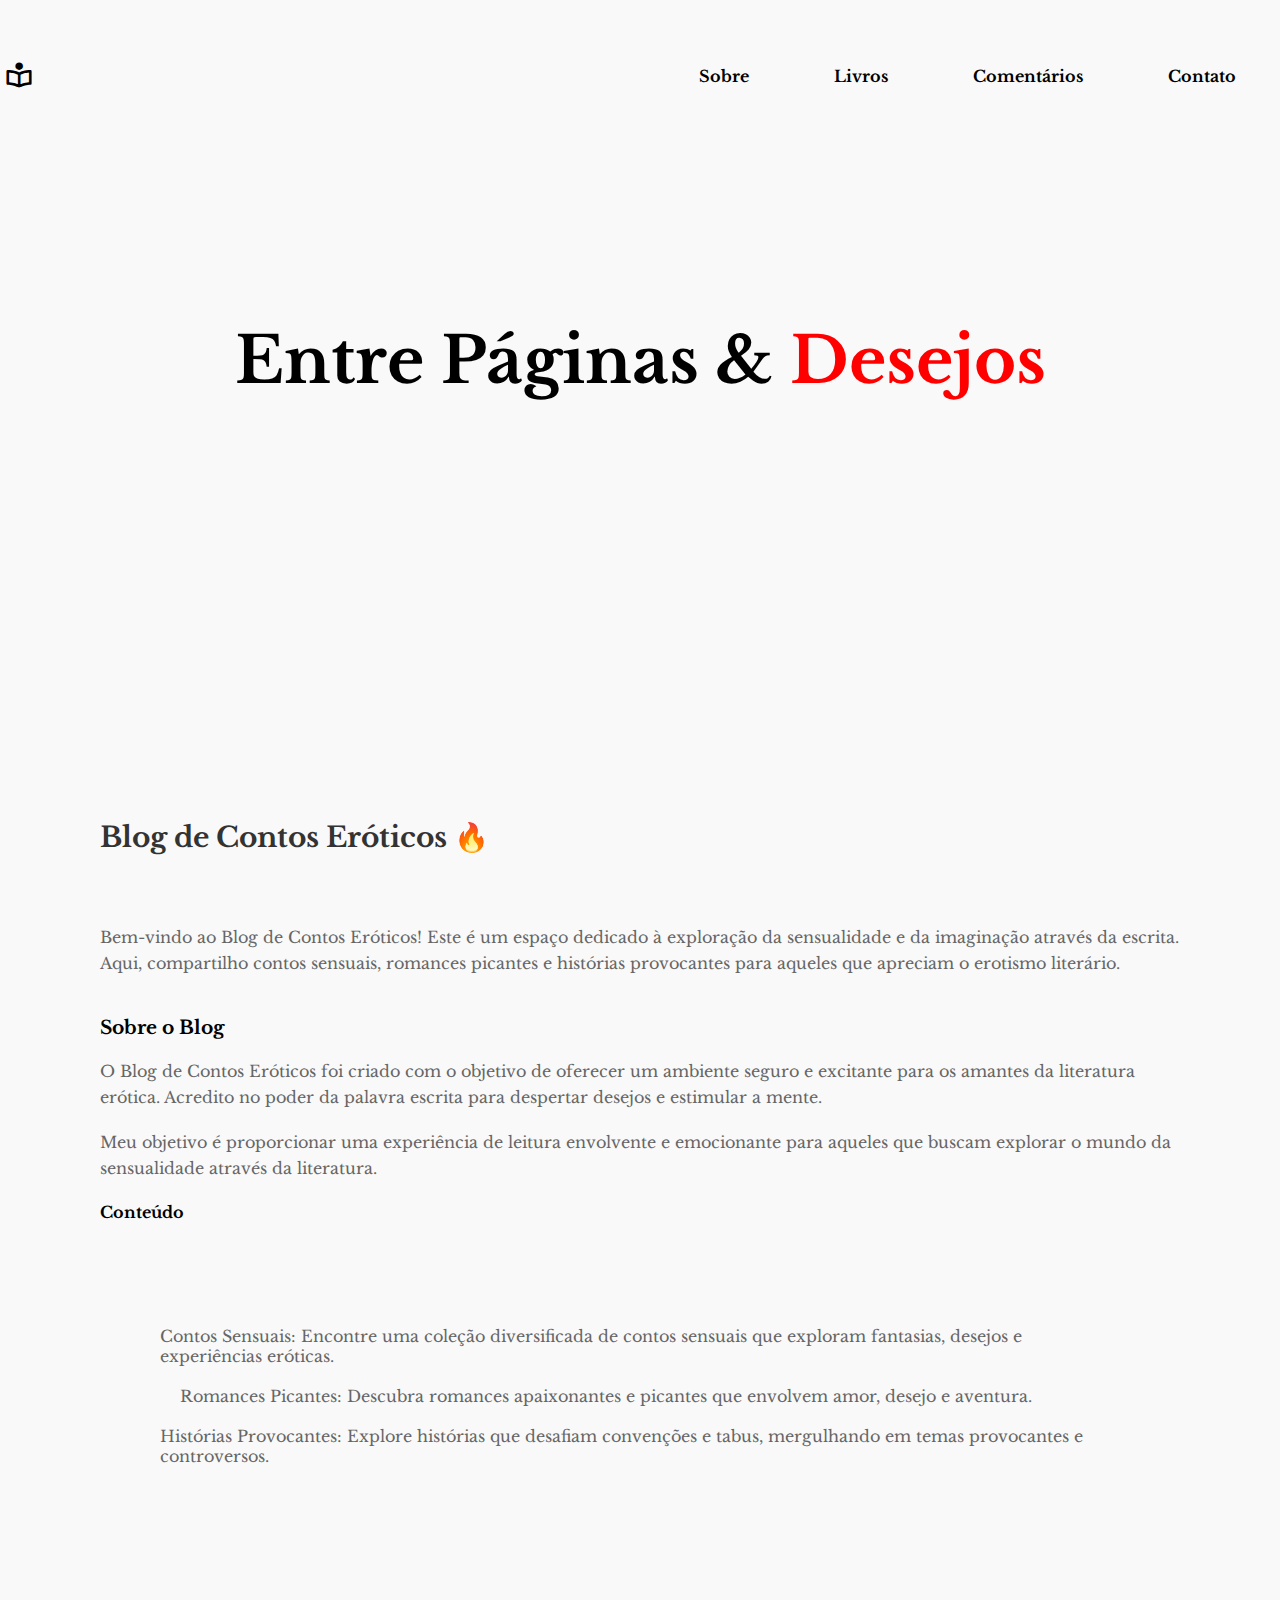
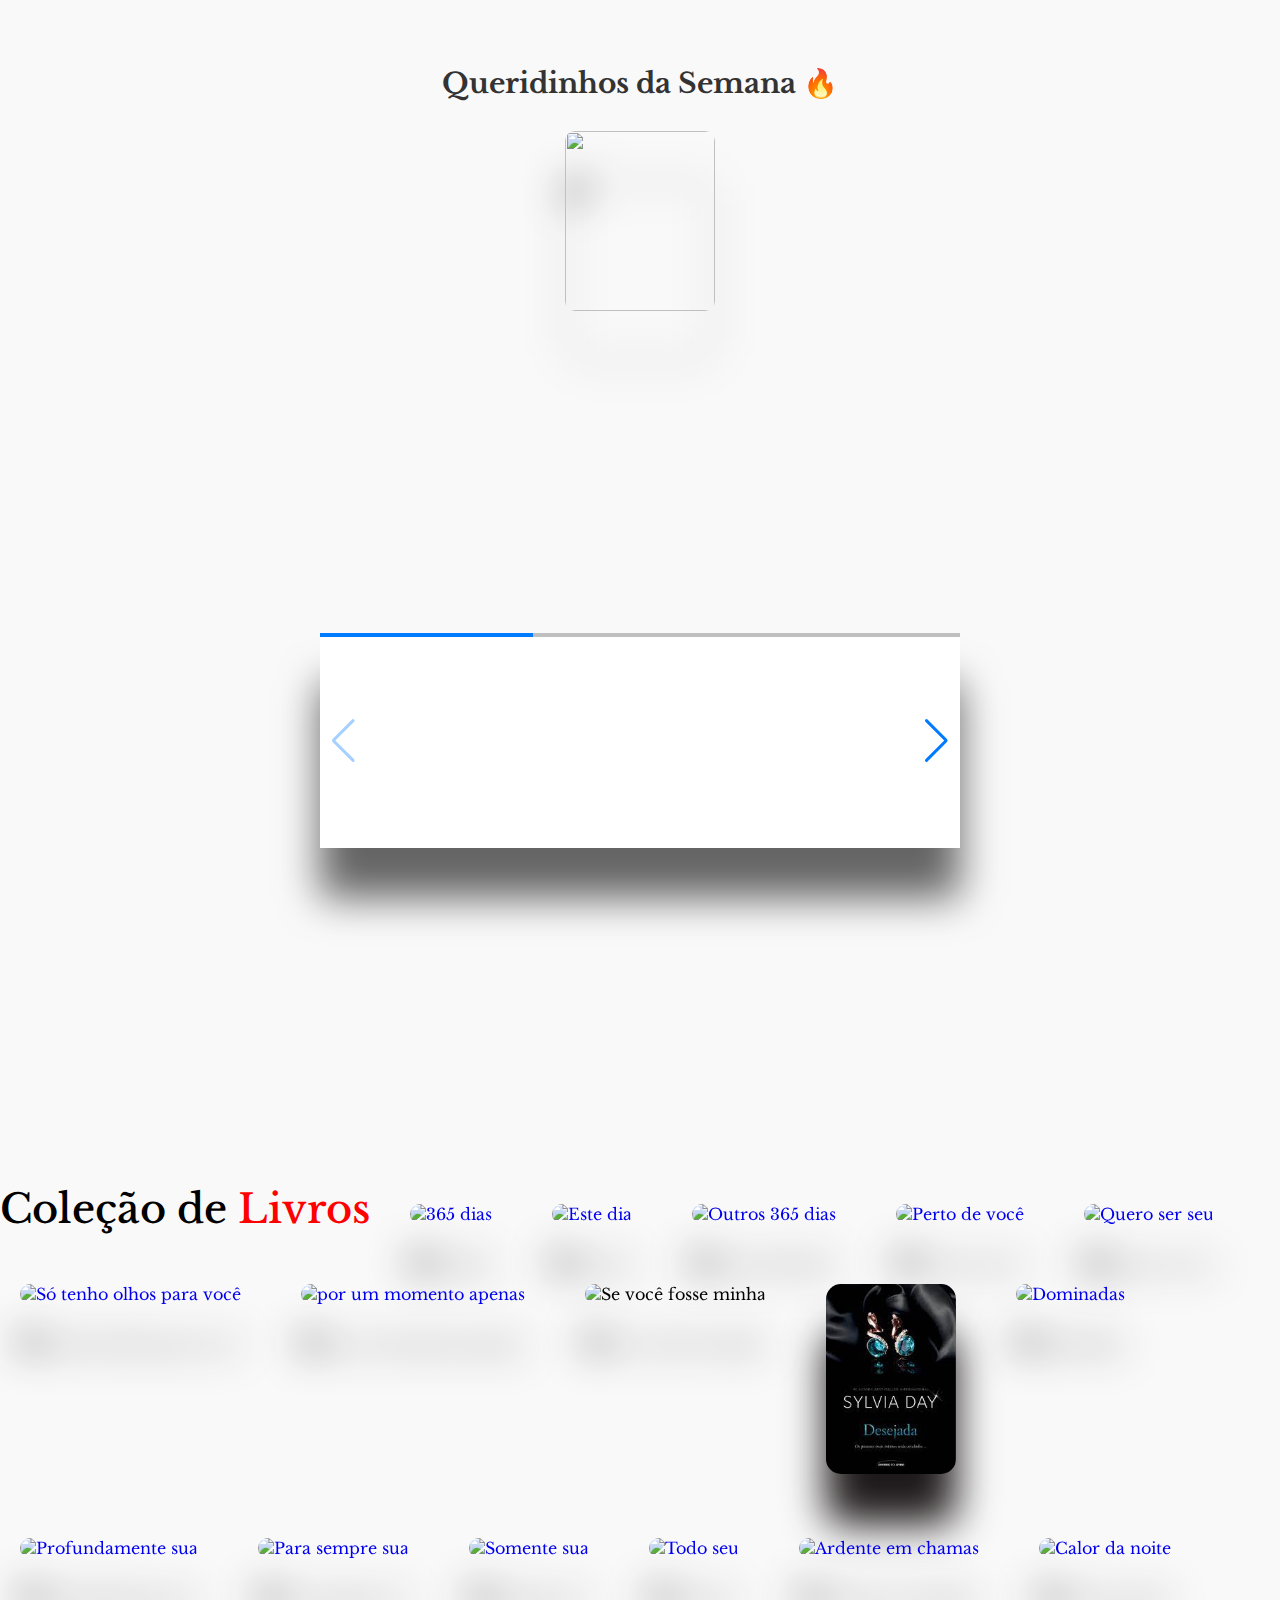
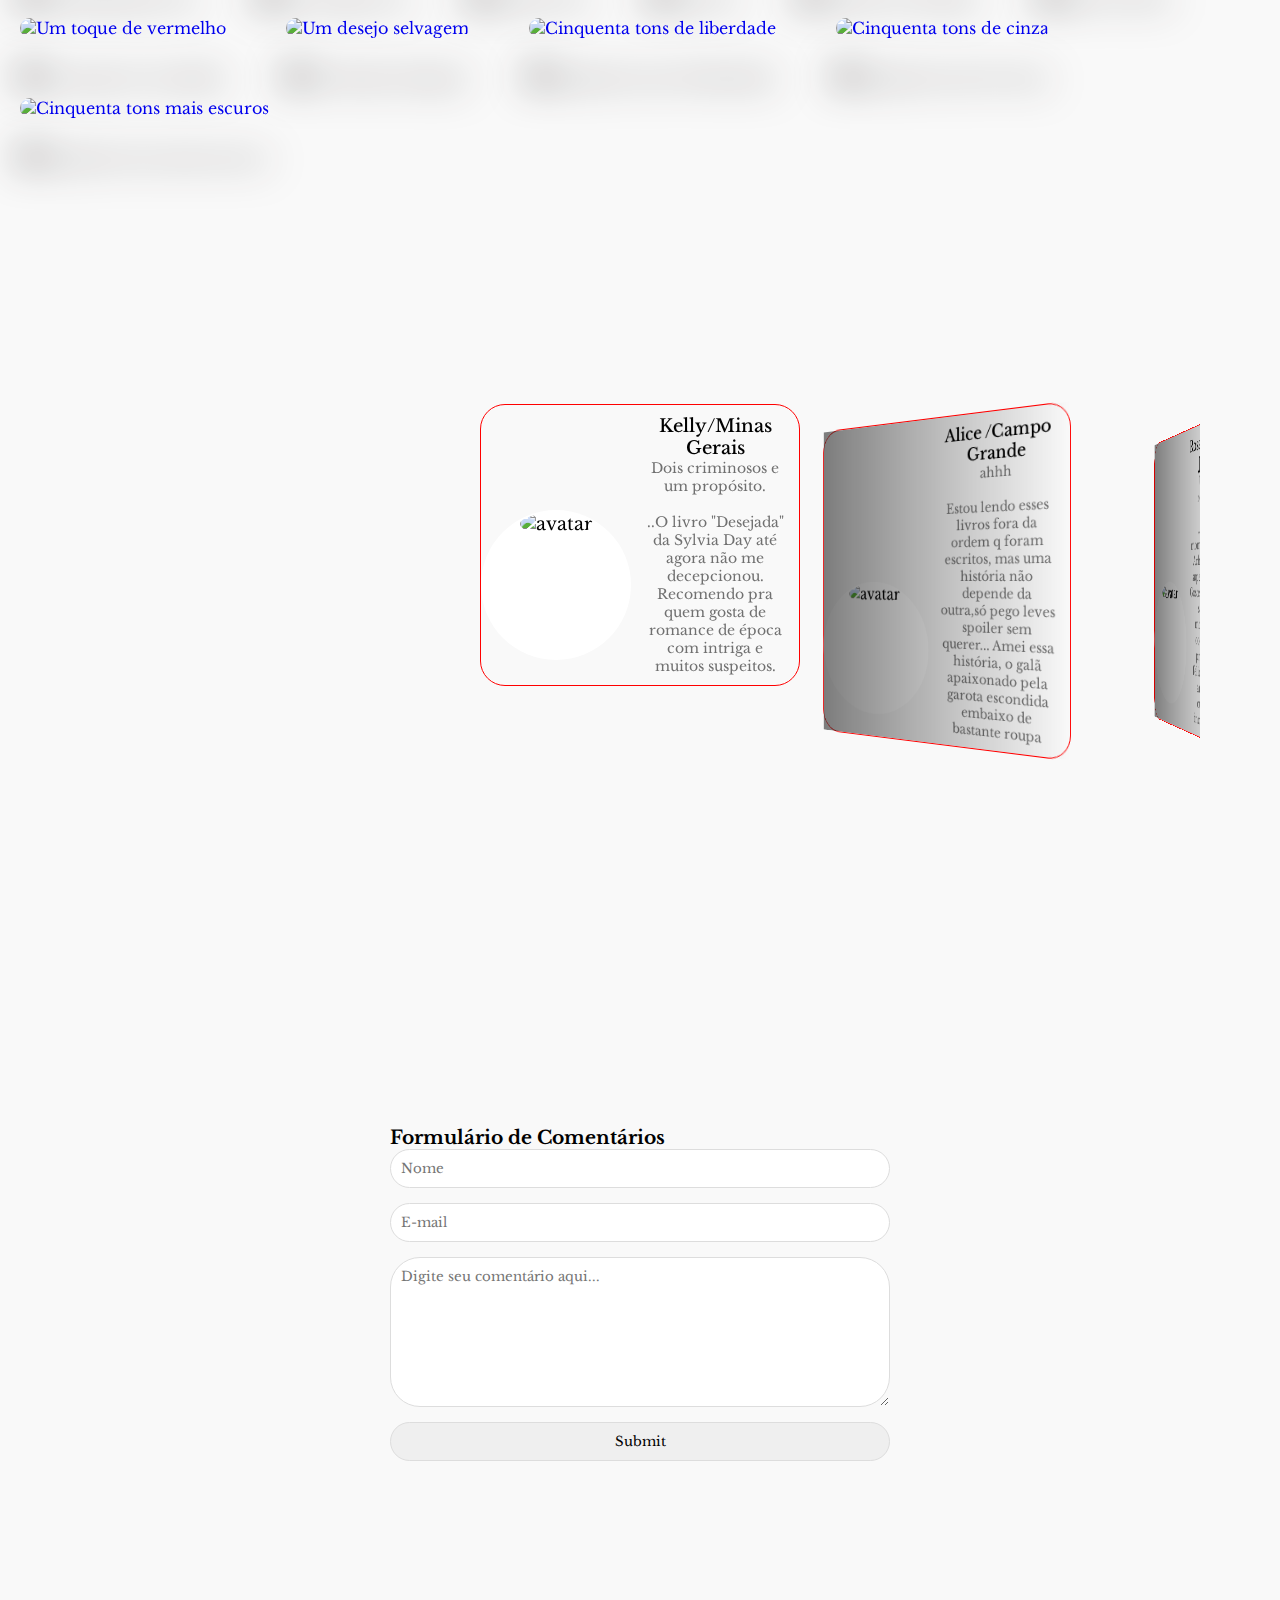
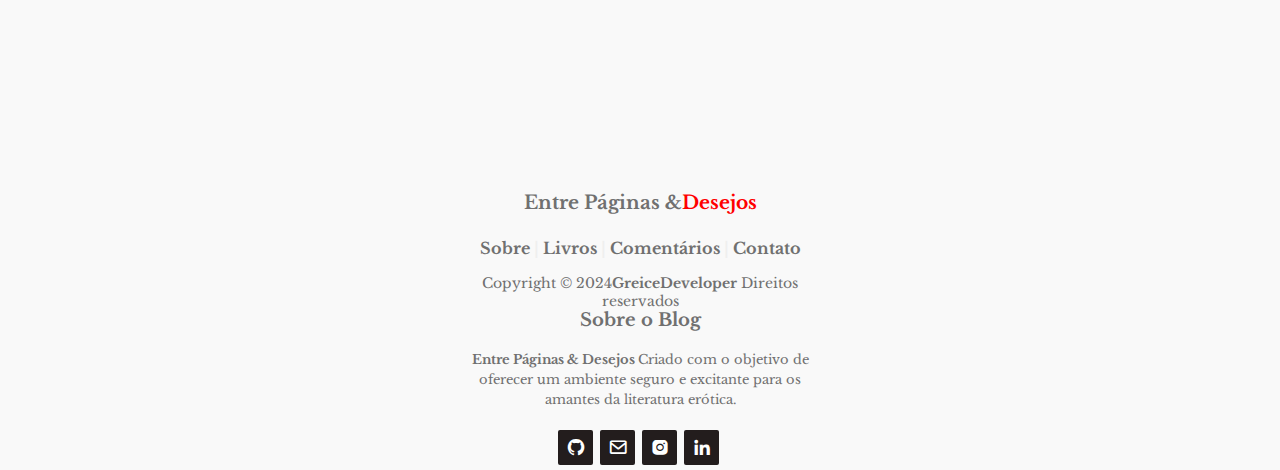
==== index.html @ bd40b08d "Feat: testing the cursor" ====
<!DOCTYPE html>
<html lang="pt-BR">

<head>
    <meta charset="UTF-8">
    <meta http-equiv="X-UA-Compatible" content="IE=edge">
    <meta name="viewport" content="width=device-width, initial-scale=1.0">
    <link rel="stylesheet" type="text/css" href="./styles.css" media="screen" />
    <link rel="stylesheet" type="text/css" href="./animation.css" media="screen" />
    <link rel="icon" href="./img/books-stack-of-three.png" />
    <link href='https://unpkg.com/boxicons@2.1.4/css/boxicons.min.css' rel='stylesheet'>
    <link rel="stylesheet" href="./css/style.css" />

    <link rel="stylesheet" href="./css/styles.css">

    <title>Blog</title>

</head>

<body>
    <header id="header">
        <div class="container">
            <div class="flex">
                <a href="#"><i class='bx bx-book-reader'></i></a>
                <nav>
                    <ul>
                        <li><a href="#about">Sobre</a></li>
                        <li><a href="#livros">Livros</a></li>
                        <li><a href="#comentarios">Comentários</a></li>
                        <li><a href="#contato">Contato</a></li>
                    </ul>
                </nav>
            </div>
        </div>

    </header>

    <section class="banner">
        <h1 class="typing-animation">Entre Páginas & <span> Desejos</span></h1>
    </section>

    <section id="about">

        <div class="container-about">
          <div class="about-content">
            <h2>Blog de Contos Eróticos 🔥</h2><br>
            <p>Bem-vindo ao Blog de Contos Eróticos! Este é um espaço dedicado à exploração da sensualidade e da imaginação através da escrita. Aqui, compartilho contos sensuais, romances picantes e histórias provocantes para aqueles que apreciam o erotismo literário.</p> <br> <br>
            <h3>Sobre o Blog </h3><br>
            <p>O Blog de Contos Eróticos foi criado com o objetivo de oferecer um ambiente seguro e excitante para os amantes da literatura erótica. Acredito no poder da palavra escrita para despertar desejos e estimular a mente.</p> <br>
            <p>Meu objetivo é proporcionar uma experiência de leitura envolvente e emocionante para aqueles que buscam explorar o mundo da sensualidade através da literatura.</p><br>
            <h4>Conteúdo</h4><br>
            <ul>
                <li> Contos Sensuais: Encontre uma coleção diversificada de contos sensuais que exploram fantasias, desejos e experiências eróticas.</li><br>
                <li> Romances Picantes: Descubra romances apaixonantes e picantes que envolvem amor, desejo e aventura.</li><br>
                <li>Histórias Provocantes: Explore histórias que desafiam convenções e tabus, mergulhando em temas provocantes e controversos.</li><br>
            </ul>
          </div>
        </div>
      </section>

      <article>
        <div class="container-about">
            <div class="about-content">
              <h2>Queridinhos da Semana 🔥</h2><br>
            </div>
        <div class="flip" id="card">
            <div class="face" id="front">
                <img src="https://images-na.ssl-images-amazon.com/images/I/81O41vOAkGL.jpg" alt="">
            </div>
            <div class="face" id="back">
                <img src="https://m.media-amazon.com/images/I/612HwxIewaL._AC_UF1000,1000_QL80_.jpg" alt="">
            </div>
        </div>
    </article>
    
<section>
    <div class="swiper videoSwiper">
        <div class="swiper-wrapper">
          <div class="swiper-slide">
            <iframe width="100%" height="215px" src="https://www.youtube.com/embed/7PY8NiEtmDI?si=YA5NNRRNlgz68yT4" title="YouTube video player" frameborder="0" allow="accelerometer; autoplay; clipboard-write; encrypted-media; gyroscope; picture-in-picture; web-share" referrerpolicy="strict-origin-when-cross-origin" allowfullscreen></iframe>
          </div>
          <div class="swiper-slide">
            <iframe width="100%" height="215"src="https://www.youtube.com/embed/5yDuXbaaJwQ?si=g-cI5oOOVuq82uFY" title="YouTube video player" frameborder="0" allow="accelerometer; autoplay; clipboard-write; encrypted-media; gyroscope; picture-in-picture; web-share" referrerpolicy="strict-origin-when-cross-origin" allowfullscreen></iframe>
          </div>
          <div class="swiper-slide">
            <iframe width="100%" height="215"  src="https://www.youtube.com/embed/YbiK34UhmAo?si=uZxONAUKFouKN8_k" title="YouTube video player" frameborder="0" allow="accelerometer; autoplay; clipboard-write; encrypted-media; gyroscope; picture-in-picture; web-share" referrerpolicy="strict-origin-when-cross-origin" allowfullscreen></iframe>
          </div>
        </div>
        <div class="swiper-button-next"></div>
        <div class="swiper-button-prev"></div>
        <div class="swiper-pagination"></div>
      </div>

</section>

<section id="livros" class="card-book">
    <div class="listLivros">
        <h2>Coleção de <span>Livros</span></h2>
        <div class="livro">
            <a href="https://www.amazon.com.br/365-dias-Blanka-Lipi%C5%84ska/dp/6586077656?__mk_pt_BR=%C3%85M%C3%85%C5%BD%C3%95%C3%91&crid=X1JKBS1Q116H&keywords=365+dias&qid=1666702950&qu=eyJxc2MiOiIzLjE1IiwicXNhIjoiMi40NiIsInFzcCI6IjIuMjYifQ%3D%3D&s=books&sprefix=365+dias%2Cstripbooks%2C299&sr=1-1&linkCode=sl1&tag=greiceprogram-20&linkId=2108a7b206b2ce1753ea0a1dac1347b8&language=pt_BR&ref_=as_li_ss_tl">
                <img src="https://images-na.ssl-images-amazon.com/images/I/61r6cy3+KcL.jpg"alt="365 dias">
            </a>
        </div>
        <div class="livro">
            <a href="https://www.amazon.com.br/Este-dia-Blanka-Lipi%C5%84ska/dp/6586077966?pd_rd_w=agYa1&content-id=amzn1.sym.57f5b0c5-8f2e-45a4-8595-2eb0fcbe85cd&pf_rd_p=57f5b0c5-8f2e-45a4-8595-2eb0fcbe85cd&pf_rd_r=SWMM6VGE70G8C8YWP2PP&pd_rd_wg=Sacq3&pd_rd_r=0561f950-ad1b-4810-aeb5-7cb1238b1779&pd_rd_i=6586077966&psc=1&linkCode=sl1&tag=greiceprogram-20&linkId=39ac1f4a25aae3fffd37d0a87742d04d&language=pt_BR&ref_=as_li_ss_tl">
                <img src="https://m.media-amazon.com/images/P/B099BDMPMV.01._SCLZZZZZZZ_SX500_.jpg" alt="Este dia">
            </a>
        </div>
        <div class="livro">
            <a href="https://www.amazon.com.br/Outros-365-dias-Blanka-Lipi%C5%84ska/dp/6586077974?pd_rd_w=fhcx8&content-id=amzn1.sym.57f5b0c5-8f2e-45a4-8595-2eb0fcbe85cd&pf_rd_p=57f5b0c5-8f2e-45a4-8595-2eb0fcbe85cd&pf_rd_r=2WZR5RRYXR43WN3X4158&pd_rd_wg=tsehM&pd_rd_r=6920ebfb-cbc5-4156-b00d-8e593d0acc01&pd_rd_i=6586077974&psc=1&linkCode=sl1&tag=greiceprogram-20&linkId=9d0532f606dd231539247ffe37ca6d12&language=pt_BR&ref_=as_li_ss_tl">
                <img src="https://m.media-amazon.com/images/P/B0B57SZGQN.01._SCLZZZZZZZ_SX500_.jpg" alt="Outros 365 dias">
            </a>
        </div>
        <div class="livro">
            <a href="https://www.amazon.com.br/Perto-Voc%C3%AA-Bella-Andre/dp/8581633897?__mk_pt_BR=%C3%85M%C3%85%C5%BD%C3%95%C3%91&crid=O9VKKD7VW2JL&keywords=Perto+de+voc%C3%AA&qid=1666703051&qu=eyJxc2MiOiIwLjAwIiwicXNhIjoiMC4wMCIsInFzcCI6IjAuMDAifQ%3D%3D&s=books&sprefix=perto+de+voc%C3%AA%2Cstripbooks%2C334&sr=1-2&linkCode=sl1&tag=greiceprogram-20&linkId=01176e1e715c1a5d73bb43c2574076c9&language=pt_BR&ref_=as_li_ss_tl">
                <img src="https://images-na.ssl-images-amazon.com/images/I/81O41vOAkGL.jpg" alt="Perto de você">
            </a>
        </div>
        <div class="livro">
            <a href="https://www.amazon.com.br/Quero-ser-seu-Bella-Andre/dp/8581636756?__mk_pt_BR=%C3%85M%C3%85%C5%BD%C3%95%C3%91&crid=2D8TMV9Z44NZ9&keywords=Quero+ser+seu&qid=1666703090&qu=eyJxc2MiOiIwLjAwIiwicXNhIjoiMC4wMCIsInFzcCI6IjAuMDAifQ%3D%3D&s=books&sprefix=quero+ser+seu%2Cstripbooks%2C478&sr=1-2&linkCode=sl1&tag=greiceprogram-20&linkId=f148012f4a230715b5ed02570f342231&language=pt_BR&ref_=as_li_ss_tl">
                <img src="https://images-na.ssl-images-amazon.com/images/I/71XENgzM0jL.jpg" alt="Quero ser seu">
            </a>
        </div>
        <div class="livro">
            <a href="https://www.amazon.com.br/S%C3%B3-Tenho-Olhos-Para-Voc%C3%AA/dp/8581636357?__mk_pt_BR=%C3%85M%C3%85%C5%BD%C3%95%C3%91&crid=31SYOHQ9VKMJG&keywords=S%C3%B3+tenho+olhos+para+voc%C3%AA&qid=1666703113&qu=eyJxc2MiOiIwLjAwIiwicXNhIjoiMC4wMCIsInFzcCI6IjAuMDAifQ%3D%3D&s=books&sprefix=s%C3%B3+tenho+olhos+para+voc%C3%AA%2Cstripbooks%2C386&sr=1-1&linkCode=sl1&tag=greiceprogram-20&linkId=a3b73419d99e4a0f5fa34f98e30b972e&language=pt_BR&ref_=as_li_ss_tl">
                <img src="https://encrypted-tbn0.gstatic.com/images?q=tbn:ANd9GcTW7sgQI91WEaV59oa-XT6Xhc-qsxuhTgR_TQ&usqp=CAU" alt="Só tenho olhos para você">
            </a>  
        </div>
        <div class="livro">
            <a href="https://www.amazon.com.br/Por-Momento-Apenas-Bella-Andre/dp/8581631940?__mk_pt_BR=%C3%85M%C3%85%C5%BD%C3%95%C3%91&crid=255NKZ53MG333&keywords=Por+um+momento+apenas&qid=1666702919&qu=eyJxc2MiOiIwLjUyIiwicXNhIjoiMC4yOSIsInFzcCI6IjEuMDAifQ%3D%3D&s=books&sprefix=por+um+momento+apenas%2Cstripbooks%2C337&sr=1-1&linkCode=sl1&tag=greiceprogram-20&linkId=98e69598f38556f056de35d972884db2&language=pt_BR&ref_=as_li_ss_tl">
                <img src="./img/porummomento.png" alt="por um momento apenas">
            </a>
        </div>
        <div class="livro">
            <img src="https://www.livrosefuxicos.com/wp-content/uploads/2014/01/SE_VOCE_FOSSE_MINHA_BELLA_ANDRE_Resenha.jpg" alt="Se você fosse minha">
        </div>
        <div class="livro">
            <a href="https://www.amazon.com.br/Desejada-Sylvia-Day-ebook/dp/B00KB83RI8?__mk_pt_BR=%C3%85M%C3%85%C5%BD%C3%95%C3%91&crid=2312LNAAKICJ0&keywords=Desejada&qid=1666702891&qu=eyJxc2MiOiIwLjAwIiwicXNhIjoiMC4wMCIsInFzcCI6IjAuMDAifQ%3D%3D&s=books&sprefix=desejada%2Cstripbooks%2C374&sr=1-2&linkCode=sl1&tag=greiceprogram-20&linkId=91a7f550eb32255effd9eaa933ffeecc&language=pt_BR&ref_=as_li_ss_tl">
                <img src="[data-uri]" alt="Desejada">
            </a>
        </div>
        <div class="livro">
            <a href="https://www.amazon.com.br/Dominadas-Sylvia-Day/dp/8579307554?__mk_pt_BR=%C3%85M%C3%85%C5%BD%C3%95%C3%91&crid=3K1XSY3FD6MCR&keywords=Dominadas&qid=1666704097&qu=eyJxc2MiOiIxLjIxIiwicXNhIjoiMS4zNiIsInFzcCI6IjAuMDAifQ%3D%3D&s=books&sprefix=dominadas%2Cstripbooks%2C361&sr=1-3&linkCode=sl1&tag=greiceprogram-20&linkId=cd20068e1bd84e822e98c00eba84ef6c&language=pt_BR&ref_=as_li_ss_tl">
                <img src="https://m.media-amazon.com/images/I/4131HDP2P1L.jpg" alt="Dominadas">
            </a>
        </div>
        <div class="livro">
            <a href="https://www.amazon.com.br/Profundamente-sua-Sylvia-Day/dp/8565530191?pd_rd_w=lNBlE&content-id=amzn1.sym.57f5b0c5-8f2e-45a4-8595-2eb0fcbe85cd&pf_rd_p=57f5b0c5-8f2e-45a4-8595-2eb0fcbe85cd&pf_rd_r=B6QAC7ERNJ8C0AHF7NK7&pd_rd_wg=UnEWZ&pd_rd_r=266c5d89-cd0f-43da-840f-2fde6fd82630&pd_rd_i=8565530191&psc=1&linkCode=sl1&tag=greiceprogram-20&linkId=63296dd22611561af525b009e6781b0e&language=pt_BR&ref_=as_li_ss_tl">
                <img src="https://m.media-amazon.com/images/P/B00A7GICXY.01._SCLZZZZZZZ_SX500_.jpg"alt="Profundamente sua">
            </a>
        </div>
        <div class="livro">
            <a href="https://www.amazon.com.br/Para-sempre-sua-Sylvia-Day/dp/8565530248?pd_rd_w=ucJlM&content-id=amzn1.sym.57f5b0c5-8f2e-45a4-8595-2eb0fcbe85cd&pf_rd_p=57f5b0c5-8f2e-45a4-8595-2eb0fcbe85cd&pf_rd_r=V13X7FKX8PYS1R0ZV6KZ&pd_rd_wg=q5rZt&pd_rd_r=81892041-1f1f-4dec-a53d-3c3c433c7c38&pd_rd_i=8565530248&psc=1&linkCode=sl1&tag=greiceprogram-20&linkId=872751ca60fbf35ecdab1ac546ff4da0&language=pt_BR&ref_=as_li_ss_tl">
                <img src="https://m.media-amazon.com/images/P/B00C99XDAE.01._SCLZZZZZZZ_SX500_.jpg"alt="Para sempre sua">
            </a>
        </div>
        <div class="livro">
            <a href="https://www.amazon.com.br/Somente-sua-Sylvia-Day/dp/8565530833?pd_rd_w=uxgrI&content-id=amzn1.sym.57f5b0c5-8f2e-45a4-8595-2eb0fcbe85cd&pf_rd_p=57f5b0c5-8f2e-45a4-8595-2eb0fcbe85cd&pf_rd_r=6GNEGDK7M8MJ919CT8SS&pd_rd_wg=QND9e&pd_rd_r=d717bdf1-95ac-4c55-8b35-d49c4d472078&pd_rd_i=8565530833&psc=1&linkCode=sl1&tag=greiceprogram-20&linkId=799dc415d659cd576e8574785a0987fc&language=pt_BR&ref_=as_li_ss_tl">
                <img src="https://m.media-amazon.com/images/P/B00NMW3TH4.01._SCLZZZZZZZ_SX500_.jpg"alt="Somente sua">
            </a>
        </div>
        <div class="livro">
            <a href="https://www.amazon.com.br/Todo-seu-Sylvia-Day/dp/8584390170?pd_rd_w=c2n2r&content-id=amzn1.sym.077f096c-3881-4160-87ce-2fdca6e1052b&pf_rd_p=077f096c-3881-4160-87ce-2fdca6e1052b&pf_rd_r=M8H4RAE0N52B3983JWWV&pd_rd_wg=0v5It&pd_rd_r=c50b733c-70d1-43ac-9355-fa65ad624bab&pd_rd_i=8584390170&psc=1&linkCode=sl1&tag=greiceprogram-20&linkId=59662f98f151a69869e1983be5d271c5&language=pt_BR&ref_=as_li_ss_tl">
                <img src="https://m.media-amazon.com/images/P/B01A756LXM.01._SCLZZZZZZZ_SX500_.jpg" alt="Todo seu">
            </a>
        </div>
        <div class="livro">
            <a href="https://www.amazon.com.br/Ardente-Em-chamas-Sylvia-Day/dp/8565530906?__mk_pt_BR=%C3%85M%C3%85%C5%BD%C3%95%C3%91&crid=1KT7IV7JF6FCH&keywords=Ardente+em+chamas&qid=1666703503&qu=eyJxc2MiOiIwLjIyIiwicXNhIjoiMC4wMCIsInFzcCI6IjAuMDAifQ%3D%3D&s=books&sprefix=ardente+em+chamas%2Cstripbooks%2C329&sr=1-2&linkCode=sl1&tag=greiceprogram-20&linkId=0444d1144412e7ec53d4efbe9d2554cf&language=pt_BR&ref_=as_li_ss_tl">
                <img src="https://m.media-amazon.com/images/I/91T2xuQTm1L._AC_UF1000,1000_QL80_.jpg" alt="Ardente em chamas">
            </a>
        </div>
        <div class="livro">
            <a href="https://www.amazon.com.br/Calor-Noite-Sylvia-Day/dp/8544103790?__mk_pt_BR=%C3%85M%C3%85%C5%BD%C3%95%C3%91&crid=YB27CRM4MI0K&keywords=Calor+da+noite&qid=1666703473&qu=eyJxc2MiOiIwLjk2IiwicXNhIjoiMC42NSIsInFzcCI6IjAuMDAifQ%3D%3D&s=books&sprefix=calor+da+noite%2Cstripbooks%2C369&sr=1-1&linkCode=sl1&tag=greiceprogram-20&linkId=ebc7bc032fc0a4655ec64728863209d7&language=pt_BR&ref_=as_li_ss_tl">
                <img src="https://m.media-amazon.com/images/I/717ABMmvJ6L.jpg" alt="Calor da noite">
            </a>
        </div>
        <div class="livro">
            <a href="https://www.amazon.com.br/Um-toque-vermelho-Sylvia-Day/dp/8565530299?__mk_pt_BR=%C3%85M%C3%85%C5%BD%C3%95%C3%91&crid=27WEXD26125EU&keywords=Um+toque+de+vermelho&qid=1666703183&qu=eyJxc2MiOiIxLjQyIiwicXNhIjoiMC45NiIsInFzcCI6IjAuNTAifQ%3D%3D&s=books&sprefix=um+toque+de+vermelho%2Cstripbooks%2C318&sr=1-1&linkCode=sl1&tag=greiceprogram-20&linkId=26df2bc5f196cda070256cf727cddcc9&language=pt_BR&ref_=as_li_ss_tl">
                <img src="https://images-na.ssl-images-amazon.com/images/I/41fLxFCEW0L._SX345_BO1,204,203,200_.jpg" alt="Um toque de vermelho">
            </a>
        </div>
        <div class="livro">
            <a href="https://www.amazon.com.br/Um-desejo-selvagem-Sylvia-Day/dp/8565530450?__mk_pt_BR=%C3%85M%C3%85%C5%BD%C3%95%C3%91&crid=2YTVOWS13ANIG&keywords=sylvia+day&qid=1666704289&qu=eyJxc2MiOiI1LjIzIiwicXNhIjoiNC44NiIsInFzcCI6IjQuNjMifQ%3D%3D&s=books&sprefix=sylvia+day%2Cstripbooks%2C226&sr=1-6&linkCode=sl1&tag=greiceprogram-20&linkId=569a7f8ff6796c5707266e85ca38c09e&language=pt_BR&ref_=as_li_ss_tl">
                <img src="https://m.media-amazon.com/images/P/B00I9IBYVO.01._SCLZZZZZZZ_SX500_.jpg"alt="Um desejo selvagem">
            </a>
        </div>
        <div class="livro">
            <a href="https://www.amazon.com.br/Cinquenta-Tons-Liberdade-L-James/dp/8580572169">
                <img src="https://m.media-amazon.com/images/I/612HwxIewaL._AC_UF1000,1000_QL80_.jpg"alt="Cinquenta tons de liberdade">
            </a>
        </div>
        <div class="livro">
            <a href="https://www.amazon.com.br/Cinquenta-Tons-Cinza-L-James/dp/8580572185">
                <img src="https://m.media-amazon.com/images/I/61TfhwBAMaL._AC_UF1000,1000_QL80_.jpg"alt="Cinquenta tons de cinza">
            </a>
        </div>
        <div class="livro">
            <a href="https://www.amazon.com.br/Cinquenta-Tons-Cinza-L-James/dp/8580572185">
                <img src="https://http2.mlstatic.com/D_NQ_NP_852588-MLU50457220408_062022-O.webp"alt="Cinquenta tons mais escuros">
            </a>
        </div>
    </div>
</section>


<section id="comentarios">
    <div class="slide-container swiper">
        <div class="slide-content">
            <div class="card-wrapper swiper-wrapper">
                <div class="card swiper-slide">
                    <div class="image-content">
                        <span class="overlay"></span>
    
                        <div class="card-image">
                            <img src="https://img.freepik.com/fotos-gratis/retrato-de-uma-bela-jovem-com-penteado-elegante-e-oculos_1142-51040.jpg?w=740&t=st=1713297720~exp=1713298320~hmac=4833015db95ce1dee980281d74ff7727948798c49bbabdf63a4ce9e186531ec4" alt="avatar" class="card-img">
                        </div>
                    </div>
                    <div class="card-content">
                        <h2 class="name">Kelly/Minas Gerais</h2>
                        <p class="description"> Dois criminosos e um propósito. <br><br> ..O livro "Desejada" da Sylvia Day até agora não me decepcionou. Recomendo pra quem gosta de 
                            romance de época com intriga e muitos suspeitos.</p>

                    </div>
                </div>
                <div class="card swiper-slide">
                    <div class="image-content">
                        <span class="overlay"></span>
    
                        <div class="card-image">
                            <img src="https://baixardesign.com.br/fileupload/box/1334751839293/Avatar%203D%20Mulher%20Estilo%20professora%20PNG6.png" alt="avatar" class="card-img">
                        </div>
                    </div>
                    <div class="card-content">
                        <h2 class="name">Alice /Campo Grande</h2>
                        <p class="description"> ahhh <br><br> Estou lendo esses livros fora da ordem q foram escritos, mas uma história não depende da outra,só pego leves spoiler sem querer...
                            Amei essa história, o galã apaixonado pela garota escondida embaixo de bastante roupa</p>

                    </div>
                </div>
                <div class="card swiper-slide">
                    <div class="image-content">
                        <span class="overlay"></span>
    
                        <div class="card-image">
                            <img src="https://img.freepik.com/fotos-premium/jovem-mulher-afro-americana-com-cabelos-ondulados-pretos-isolados-em-fundo-branco_856795-19369.jpg" alt="avatar" class="card-img">
                        </div>
                    </div>
                    <div class="card-content">
                        <h2 class="name">Rosana /Rio de Janeiro</h2>
                        <p class="description"> Um bom romance... <br><br>
                            ...."Por um momento apenas" Achei a história super simpática. Gostei do casal, dos seus doces momentos de conexão e da promessa de felicidade que o amor deles, 
                            cúmplice e incondicional.</p>

                    </div>
                </div>
                <div class="card swiper-slide">
                    <div class="image-content">
                        <span class="overlay"></span>
    
                        <div class="card-image">
                            <img src="https://images-wixmp-ed30a86b8c4ca887773594c2.wixmp.com/f/4cafadf1-9557-44d9-b050-24d718bf7c4b/dehogsh-f705e782-32d0-4ef1-9425-d890aeaa7183.png?token=eyJ0eXAiOiJKV1QiLCJhbGciOiJIUzI1NiJ9.[base64].-n_3iN-WVjwqgh5S81XSPWEe6cg1y_rnIEub81fK0JI" alt="avatar" class="card-img">
                        </div>
                    </div>
                    <div class="card-content">
                        <h2 class="name">Gabriela /São Paulo</h2>
                        <p class="description"> Uma obra que pega fogo kkk <br><br>
                            ....O livro 356 dias se trata de uma leitura bem intrigante, 
                            principalmente no aspecto ?quente? da coisa kkkk</p>

                    </div>
                </div>
            </div>
        </div>
        
        <div class="swiper-pagination"></div>
    </div>
</section>

<section id="comentarios" class="form">
   <div class="contact">
    <h3>Formulário de Comentários</h3>
    <form class="box-form" method="POST" action="./email.php">
        <input class="field" name="nome" placeholder="Nome">
        <input class="field" name="email" placeholder="E-mail">
        <textarea class="field" name="mesage" placeholder="Digite seu comentário aqui..."></textarea>
        <input  class="field" type="submit" vallue = "Enviar">
    </form>
   </div>
</section>

<button id="btnVoltarAoTopo" onclick="voltarAoTopo()" title="Voltar ao Topo">▲</button>


        <footer id="contato" class="footer-distributed">
            <div class="footer-left">
                <h3>Entre Páginas &<span>Desejos</span> </h3>

                <p class="footer-links">
                    <a href="#">Sobre</a>
                    |
                    <a href="#">Livros</a>
                    |
                    <a href="#">Comentários</a>
                    |
                    <a href="#">Contato</a>
                </p>

                <p class="footer-company-name">Copyright &copy; 2024<strong>GreiceDeveloper</strong>
                Direitos reservados</p>
            </div>


            <div class="footer-right">
                <p class="footer-company-about">
                    <span>Sobre o Blog</span>
                    <strong>Entre Páginas & Desejos </strong> Criado com o objetivo de oferecer um ambiente seguro e excitante para os amantes da literatura erótica.
                </p>

                <div class="footer-icons">
                    <a href="https://github.com/greiceprogram" class='bx bxl-github'></a>
                    <a href="#" class='bx bx-envelope'></a>
                    <a href="https://www.instagram.com/?next=%2F" class='bx bxl-instagram-alt'></a>
                    <a href="https://www.linkedin.com/in/greice-santana-40837b300/" class='bx bxl-linkedin'></a>
                </div>
            </div>
        </footer>

</body>

<script src="https://cdn.jsdelivr.net/npm/swiper@11/swiper-bundle.min.js"></script>
<script src="./js/script.js"></script>

</html>
---- styles.css ----
@import url('https://fonts.googleapis.com/css2?family=Cormorant+Upright:wght@300;400;500;600;700&family=Kode+Mono:wght@400..700&family=Libre+Baskerville:ital,wght@0,400;0,700;1,400&display=swap');


*{
    margin: 0;
    padding: 0;
    text-decoration: none;
    font-family: "Libre Baskerville", serif;

}
body{
    background: whitesmoke;
}

header{
    height: 380px;
}
.menu {
    background-image: url(./img/aventura.png); 
    background-size: cover;
    padding: 50px;
}

.menu nav ul {
    list-style: none;
    margin: 0;
    padding: 0;
}

.menu nav ul li {
    display: flex;
    justify-content: flex-end;
    align-items: flex-end;
}

.menu nav ul li a {
    font-size: 25px;
    color: black; 
    padding: 5px; 
    font-weight: bold;
}

.menu nav ul li a:hover{
    color:  red;
}

h1:hover{
    color:  red;
    gap: 2px;
}


.perfil > img{
    border-radius: 250px;
    width: 250px;
    height: 250px;
}


.Inicio{
    height: 700px;
    display: flex;
    justify-content: space-around;
    align-items: center;
    overflow: hidden;
    color: white;
}

.paragraph{
    margin-top: 60px;
    display: flex;
    justify-content: center;
    font-size: 45px;
    align-items: center;
}

.paragraph > h2 > h1{
    text-decoration: none;
    color: black;
    border: 1px solid blue;
}

.carrousel{
    margin-top: 30px;
    margin-bottom: 30px;
    padding-top: 50px;
    padding-bottom: 50px;
    height: 200px;
    width: 100%;
    display: flex;
    flex-direction: column;
    justify-content: flex-start;
    align-items: flex-start;
    }
  
  .book-list {
    overflow: hidden;
    align-self: center;
  }

  .sold {
    margin-top: 10px;
    display: flex;
    gap: 20px;
    grid-auto-columns: 15rem;
    animation: scroll 25s linear infinite;
  }

  .sold > img {
    width: 130px;
    border-radius: 15px;
}

img:hover{
    -webkit-transform: scale(1.1);
   transform: scale(1.1);
  }
  
  .video {
    float: right;
    width: 250px;  
    border: 1px solid blue;
    margin-right: 100px;
}

.vd{
    border: 1px solid yellow;
    width: 250px;
    height: 210px;
}


.video > h1{
    padding-bottom: 5px;
    font-size: 30px;
    color: white;
}


 .bemvindos { 
    color: black;
    background: whitesmoke;
    background-size: cover;
    border-radius: 10px;
    max-width: 780px;
    width: 90%;
    margin: 50px;
    padding: 30px;
    display: flex;
    gap: 20px;
    font-size: 15px;
    word-wrap: break-word;
    
   }
   .part> p{
    margin-bottom: 10px;
   }

   .bemvindos > h1{
    font-size: 80px;
    display: flex;
    justify-content: flex-start;
    align-items: flex-start;
    gap:15px;
   }

   section ul{
    display: flex;
    flex-wrap: wrap;
    gap: 20px;
    margin-top: 24px;
    text-decoration: none;
    padding: 60px;
}


ul{
    list-style: none;
}


.Book-list img { 
    width: 90px;
    border-radius: 8px;
}


.Book-list img:hover{
    transform: scale(1.1);
}


.social-list img:hover{
    transform: scale(1.1);
}

 
  @keyframes scroll {
    to {
      translate: calc(-4 * 15rem);
    }
  } 

  .comentarios{
    color: black;
    background: whitesmoke;
    background-size: cover;
    border-radius: 10px;
    max-width: 880px;
    width: 90%;
    margin: 50px;
    padding: 30px;
    display: flex;
    gap: 20px;
    font-size: 15px;
    word-wrap: break-word;
  }

  .gap{
    border: 2px solid #ccc; 
    border-radius: 10px; 
    padding: 20px;

  }

  .gap > img {
    width: 70px;
    height: 70px;
    border-radius: 50px;
    margin: auto;
  }


footer{
    width: 100%;
    height: 100px;
    display: flex;
    flex-direction: column;
    justify-content: flex-end;
    align-items: center;

}

.container > img{
    width: 25px;
    height: 25px;
}

.finish > p{ 
    color: black;
    font-size: 15px;
}
---- css/style.css ----
/**
 * Swiper 11.1.1
 * Most modern mobile touch slider and framework with hardware accelerated transitions
 * https://swiperjs.com
 *
 * Copyright 2014-2024 Vladimir Kharlampidi
 *
 * Released under the MIT License
 *
 * Released on: April 9, 2024
 */

@font-face{font-family:swiper-icons;src:url('data:application/font-woff;charset=utf-8;base64, [base64]//wADZ2x5ZgAAAywAAADMAAAD2MHtryVoZWFkAAABbAAAADAAAAA2E2+eoWhoZWEAAAGcAAAAHwAAACQC9gDzaG10eAAAAigAAAAZAAAArgJkABFsb2NhAAAC0AAAAFoAAABaFQAUGG1heHAAAAG8AAAAHwAAACAAcABAbmFtZQAAA/gAAAE5AAACXvFdBwlwb3N0AAAFNAAAAGIAAACE5s74hXjaY2BkYGAAYpf5Hu/j+W2+MnAzMYDAzaX6QjD6/4//Bxj5GA8AuRwMYGkAPywL13jaY2BkYGA88P8Agx4j+/8fQDYfA1AEBWgDAIB2BOoAeNpjYGRgYNBh4GdgYgABEMnIABJzYNADCQAACWgAsQB42mNgYfzCOIGBlYGB0YcxjYGBwR1Kf2WQZGhhYGBiYGVmgAFGBiQQkOaawtDAoMBQxXjg/wEGPcYDDA4wNUA2CCgwsAAAO4EL6gAAeNpj2M0gyAACqxgGNWBkZ2D4/wMA+xkDdgAAAHjaY2BgYGaAYBkGRgYQiAHyGMF8FgYHIM3DwMHABGQrMOgyWDLEM1T9/w8UBfEMgLzE////P/5//f/V/xv+r4eaAAeMbAxwIUYmIMHEgKYAYjUcsDAwsLKxc3BycfPw8jEQA/[base64]/uznmfPFBNODM2K7MTQ45YEAZqGP81AmGGcF3iPqOop0r1SPTaTbVkfUe4HXj97wYE+yNwWYxwWu4v1ugWHgo3S1XdZEVqWM7ET0cfnLGxWfkgR42o2PvWrDMBSFj/IHLaF0zKjRgdiVMwScNRAoWUoH78Y2icB/yIY09An6AH2Bdu/UB+yxopYshQiEvnvu0dURgDt8QeC8PDw7Fpji3fEA4z/PEJ6YOB5hKh4dj3EvXhxPqH/SKUY3rJ7srZ4FZnh1PMAtPhwP6fl2PMJMPDgeQ4rY8YT6Gzao0eAEA409DuggmTnFnOcSCiEiLMgxCiTI6Cq5DZUd3Qmp10vO0LaLTd2cjN4fOumlc7lUYbSQcZFkutRG7g6JKZKy0RmdLY680CDnEJ+UMkpFFe1RN7nxdVpXrC4aTtnaurOnYercZg2YVmLN/d/gczfEimrE/fs/bOuq29Zmn8tloORaXgZgGa78yO9/cnXm2BpaGvq25Dv9S4E9+5SIc9PqupJKhYFSSl47+Qcr1mYNAAAAeNptw0cKwkAAAMDZJA8Q7OUJvkLsPfZ6zFVERPy8qHh2YER+3i/BP83vIBLLySsoKimrqKqpa2hp6+jq6RsYGhmbmJqZSy0sraxtbO3sHRydnEMU4uR6yx7JJXveP7WrDycAAAAAAAH//wACeNpjYGRgYOABYhkgZgJCZgZNBkYGLQZtIJsFLMYAAAw3ALgAeNolizEKgDAQBCchRbC2sFER0YD6qVQiBCv/H9ezGI6Z5XBAw8CBK/m5iQQVauVbXLnOrMZv2oLdKFa8Pjuru2hJzGabmOSLzNMzvutpB3N42mNgZGBg4GKQYzBhYMxJLMlj4GBgAYow/P/PAJJhLM6sSoWKfWCAAwDAjgbRAAB42mNgYGBkAIIbCZo5IPrmUn0hGA0AO8EFTQAA');font-weight:400;font-style:normal}:root{--swiper-theme-color:#007aff}:host{position:relative;display:block;margin-left:auto;margin-right:auto;z-index:1}.swiper{margin-left:auto;margin-right:auto;position:relative;overflow:hidden;list-style:none;padding:0;z-index:1;display:block}.swiper-vertical>.swiper-wrapper{flex-direction:column}.swiper-wrapper{position:relative;width:100%;height:100%;z-index:1;display:flex;transition-property:transform;transition-timing-function:var(--swiper-wrapper-transition-timing-function,initial);box-sizing:content-box}.swiper-android .swiper-slide,.swiper-ios .swiper-slide,.swiper-wrapper{transform:translate3d(0px,0,0)}.swiper-horizontal{touch-action:pan-y}.swiper-vertical{touch-action:pan-x}.swiper-slide{flex-shrink:0;width:100%;height:100%;position:relative;transition-property:transform;display:block}.swiper-slide-invisible-blank{visibility:hidden}.swiper-autoheight,.swiper-autoheight .swiper-slide{height:auto}.swiper-autoheight .swiper-wrapper{align-items:flex-start;transition-property:transform,height}.swiper-backface-hidden .swiper-slide{transform:translateZ(0);-webkit-backface-visibility:hidden;backface-visibility:hidden}.swiper-3d.swiper-css-mode .swiper-wrapper{perspective:1200px}.swiper-3d .swiper-wrapper{transform-style:preserve-3d}.swiper-3d{perspective:1200px}.swiper-3d .swiper-cube-shadow,.swiper-3d .swiper-slide{transform-style:preserve-3d}.swiper-css-mode>.swiper-wrapper{overflow:auto;scrollbar-width:none;-ms-overflow-style:none}.swiper-css-mode>.swiper-wrapper::-webkit-scrollbar{display:none}.swiper-css-mode>.swiper-wrapper>.swiper-slide{scroll-snap-align:start start}.swiper-css-mode.swiper-horizontal>.swiper-wrapper{scroll-snap-type:x mandatory}.swiper-css-mode.swiper-vertical>.swiper-wrapper{scroll-snap-type:y mandatory}.swiper-css-mode.swiper-free-mode>.swiper-wrapper{scroll-snap-type:none}.swiper-css-mode.swiper-free-mode>.swiper-wrapper>.swiper-slide{scroll-snap-align:none}.swiper-css-mode.swiper-centered>.swiper-wrapper::before{content:'';flex-shrink:0;order:9999}.swiper-css-mode.swiper-centered>.swiper-wrapper>.swiper-slide{scroll-snap-align:center center;scroll-snap-stop:always}.swiper-css-mode.swiper-centered.swiper-horizontal>.swiper-wrapper>.swiper-slide:first-child{margin-inline-start:var(--swiper-centered-offset-before)}.swiper-css-mode.swiper-centered.swiper-horizontal>.swiper-wrapper::before{height:100%;min-height:1px;width:var(--swiper-centered-offset-after)}.swiper-css-mode.swiper-centered.swiper-vertical>.swiper-wrapper>.swiper-slide:first-child{margin-block-start:var(--swiper-centered-offset-before)}.swiper-css-mode.swiper-centered.swiper-vertical>.swiper-wrapper::before{width:100%;min-width:1px;height:var(--swiper-centered-offset-after)}.swiper-3d .swiper-slide-shadow,.swiper-3d .swiper-slide-shadow-bottom,.swiper-3d .swiper-slide-shadow-left,.swiper-3d .swiper-slide-shadow-right,.swiper-3d .swiper-slide-shadow-top{position:absolute;left:0;top:0;width:100%;height:100%;pointer-events:none;z-index:10}.swiper-3d .swiper-slide-shadow{background:rgba(0,0,0,.15)}.swiper-3d .swiper-slide-shadow-left{background-image:linear-gradient(to left,rgba(0,0,0,.5),rgba(0,0,0,0))}.swiper-3d .swiper-slide-shadow-right{background-image:linear-gradient(to right,rgba(0,0,0,.5),rgba(0,0,0,0))}.swiper-3d .swiper-slide-shadow-top{background-image:linear-gradient(to top,rgba(0,0,0,.5),rgba(0,0,0,0))}.swiper-3d .swiper-slide-shadow-bottom{background-image:linear-gradient(to bottom,rgba(0,0,0,.5),rgba(0,0,0,0))}.swiper-lazy-preloader{width:42px;height:42px;position:absolute;left:50%;top:50%;margin-left:-21px;margin-top:-21px;z-index:10;transform-origin:50%;box-sizing:border-box;border:4px solid var(--swiper-preloader-color,var(--swiper-theme-color));border-radius:50%;border-top-color:transparent}.swiper-watch-progress .swiper-slide-visible .swiper-lazy-preloader,.swiper:not(.swiper-watch-progress) .swiper-lazy-preloader{animation:swiper-preloader-spin 1s infinite linear}.swiper-lazy-preloader-white{--swiper-preloader-color:#fff}.swiper-lazy-preloader-black{--swiper-preloader-color:#000}@keyframes swiper-preloader-spin{0%{transform:rotate(0deg)}100%{transform:rotate(360deg)}}.swiper-virtual .swiper-slide{-webkit-backface-visibility:hidden;transform:translateZ(0)}.swiper-virtual.swiper-css-mode .swiper-wrapper::after{content:'';position:absolute;left:0;top:0;pointer-events:none}.swiper-virtual.swiper-css-mode.swiper-horizontal .swiper-wrapper::after{height:1px;width:var(--swiper-virtual-size)}.swiper-virtual.swiper-css-mode.swiper-vertical .swiper-wrapper::after{width:1px;height:var(--swiper-virtual-size)}:root{--swiper-navigation-size:44px}.swiper-button-next,.swiper-button-prev{position:absolute;top:var(--swiper-navigation-top-offset,50%);width:calc(var(--swiper-navigation-size)/ 44 * 27);height:var(--swiper-navigation-size);margin-top:calc(0px - (var(--swiper-navigation-size)/ 2));z-index:10;cursor:pointer;display:flex;align-items:center;justify-content:center;color:var(--swiper-navigation-color,var(--swiper-theme-color))}.swiper-button-next.swiper-button-disabled,.swiper-button-prev.swiper-button-disabled{opacity:.35;cursor:auto;pointer-events:none}.swiper-button-next.swiper-button-hidden,.swiper-button-prev.swiper-button-hidden{opacity:0;cursor:auto;pointer-events:none}.swiper-navigation-disabled .swiper-button-next,.swiper-navigation-disabled .swiper-button-prev{display:none!important}.swiper-button-next svg,.swiper-button-prev svg{width:100%;height:100%;object-fit:contain;transform-origin:center}.swiper-rtl .swiper-button-next svg,.swiper-rtl .swiper-button-prev svg{transform:rotate(180deg)}.swiper-button-prev,.swiper-rtl .swiper-button-next{left:var(--swiper-navigation-sides-offset,10px);right:auto}.swiper-button-next,.swiper-rtl .swiper-button-prev{right:var(--swiper-navigation-sides-offset,10px);left:auto}.swiper-button-lock{display:none}.swiper-button-next:after,.swiper-button-prev:after{font-family:swiper-icons;font-size:var(--swiper-navigation-size);text-transform:none!important;letter-spacing:0;font-variant:initial;line-height:1}.swiper-button-prev:after,.swiper-rtl .swiper-button-next:after{content:'prev'}.swiper-button-next,.swiper-rtl .swiper-button-prev{right:var(--swiper-navigation-sides-offset,10px);left:auto}.swiper-button-next:after,.swiper-rtl .swiper-button-prev:after{content:'next'}.swiper-pagination{position:absolute;text-align:center;transition:.3s opacity;transform:translate3d(0,0,0);z-index:10}.swiper-pagination.swiper-pagination-hidden{opacity:0}.swiper-pagination-disabled>.swiper-pagination,.swiper-pagination.swiper-pagination-disabled{display:none!important}.swiper-horizontal>.swiper-pagination-bullets,.swiper-pagination-bullets.swiper-pagination-horizontal,.swiper-pagination-custom,.swiper-pagination-fraction{bottom:var(--swiper-pagination-bottom,8px);top:var(--swiper-pagination-top,auto);left:0;width:100%}.swiper-pagination-bullets-dynamic{overflow:hidden;font-size:0}.swiper-pagination-bullets-dynamic .swiper-pagination-bullet{transform:scale(.33);position:relative}.swiper-pagination-bullets-dynamic .swiper-pagination-bullet-active{transform:scale(1)}.swiper-pagination-bullets-dynamic .swiper-pagination-bullet-active-main{transform:scale(1)}.swiper-pagination-bullets-dynamic .swiper-pagination-bullet-active-prev{transform:scale(.66)}.swiper-pagination-bullets-dynamic .swiper-pagination-bullet-active-prev-prev{transform:scale(.33)}.swiper-pagination-bullets-dynamic .swiper-pagination-bullet-active-next{transform:scale(.66)}.swiper-pagination-bullets-dynamic .swiper-pagination-bullet-active-next-next{transform:scale(.33)}.swiper-pagination-bullet{width:var(--swiper-pagination-bullet-width,var(--swiper-pagination-bullet-size,8px));height:var(--swiper-pagination-bullet-height,var(--swiper-pagination-bullet-size,8px));display:inline-block;border-radius:var(--swiper-pagination-bullet-border-radius,50%);background:var(--swiper-pagination-bullet-inactive-color,#000);opacity:var(--swiper-pagination-bullet-inactive-opacity, .2)}button.swiper-pagination-bullet{border:none;margin:0;padding:0;box-shadow:none;-webkit-appearance:none;appearance:none}.swiper-pagination-clickable .swiper-pagination-bullet{cursor:pointer}.swiper-pagination-bullet:only-child{display:none!important}.swiper-pagination-bullet-active{opacity:var(--swiper-pagination-bullet-opacity, 1);background:var(--swiper-pagination-color,var(--swiper-theme-color))}.swiper-pagination-vertical.swiper-pagination-bullets,.swiper-vertical>.swiper-pagination-bullets{right:var(--swiper-pagination-right,8px);left:var(--swiper-pagination-left,auto);top:50%;transform:translate3d(0px,-50%,0)}.swiper-pagination-vertical.swiper-pagination-bullets .swiper-pagination-bullet,.swiper-vertical>.swiper-pagination-bullets .swiper-pagination-bullet{margin:var(--swiper-pagination-bullet-vertical-gap,6px) 0;display:block}.swiper-pagination-vertical.swiper-pagination-bullets.swiper-pagination-bullets-dynamic,.swiper-vertical>.swiper-pagination-bullets.swiper-pagination-bullets-dynamic{top:50%;transform:translateY(-50%);width:8px}.swiper-pagination-vertical.swiper-pagination-bullets.swiper-pagination-bullets-dynamic .swiper-pagination-bullet,.swiper-vertical>.swiper-pagination-bullets.swiper-pagination-bullets-dynamic .swiper-pagination-bullet{display:inline-block;transition:.2s transform,.2s top}.swiper-horizontal>.swiper-pagination-bullets .swiper-pagination-bullet,.swiper-pagination-horizontal.swiper-pagination-bullets .swiper-pagination-bullet{margin:0 var(--swiper-pagination-bullet-horizontal-gap,4px)}.swiper-horizontal>.swiper-pagination-bullets.swiper-pagination-bullets-dynamic,.swiper-pagination-horizontal.swiper-pagination-bullets.swiper-pagination-bullets-dynamic{left:50%;transform:translateX(-50%);white-space:nowrap}.swiper-horizontal>.swiper-pagination-bullets.swiper-pagination-bullets-dynamic .swiper-pagination-bullet,.swiper-pagination-horizontal.swiper-pagination-bullets.swiper-pagination-bullets-dynamic .swiper-pagination-bullet{transition:.2s transform,.2s left}.swiper-horizontal.swiper-rtl>.swiper-pagination-bullets-dynamic .swiper-pagination-bullet{transition:.2s transform,.2s right}.swiper-pagination-fraction{color:var(--swiper-pagination-fraction-color,inherit)}.swiper-pagination-progressbar{background:var(--swiper-pagination-progressbar-bg-color,rgba(0,0,0,.25));position:absolute}.swiper-pagination-progressbar .swiper-pagination-progressbar-fill{background:var(--swiper-pagination-color,var(--swiper-theme-color));position:absolute;left:0;top:0;width:100%;height:100%;transform:scale(0);transform-origin:left top}.swiper-rtl .swiper-pagination-progressbar .swiper-pagination-progressbar-fill{transform-origin:right top}.swiper-horizontal>.swiper-pagination-progressbar,.swiper-pagination-progressbar.swiper-pagination-horizontal,.swiper-pagination-progressbar.swiper-pagination-vertical.swiper-pagination-progressbar-opposite,.swiper-vertical>.swiper-pagination-progressbar.swiper-pagination-progressbar-opposite{width:100%;height:var(--swiper-pagination-progressbar-size,4px);left:0;top:0}.swiper-horizontal>.swiper-pagination-progressbar.swiper-pagination-progressbar-opposite,.swiper-pagination-progressbar.swiper-pagination-horizontal.swiper-pagination-progressbar-opposite,.swiper-pagination-progressbar.swiper-pagination-vertical,.swiper-vertical>.swiper-pagination-progressbar{width:var(--swiper-pagination-progressbar-size,4px);height:100%;left:0;top:0}.swiper-pagination-lock{display:none}.swiper-scrollbar{border-radius:var(--swiper-scrollbar-border-radius,10px);position:relative;touch-action:none;background:var(--swiper-scrollbar-bg-color,rgba(0,0,0,.1))}.swiper-scrollbar-disabled>.swiper-scrollbar,.swiper-scrollbar.swiper-scrollbar-disabled{display:none!important}.swiper-horizontal>.swiper-scrollbar,.swiper-scrollbar.swiper-scrollbar-horizontal{position:absolute;left:var(--swiper-scrollbar-sides-offset,1%);bottom:var(--swiper-scrollbar-bottom,4px);top:var(--swiper-scrollbar-top,auto);z-index:50;height:var(--swiper-scrollbar-size,4px);width:calc(100% - 2 * var(--swiper-scrollbar-sides-offset,1%))}.swiper-scrollbar.swiper-scrollbar-vertical,.swiper-vertical>.swiper-scrollbar{position:absolute;left:var(--swiper-scrollbar-left,auto);right:var(--swiper-scrollbar-right,4px);top:var(--swiper-scrollbar-sides-offset,1%);z-index:50;width:var(--swiper-scrollbar-size,4px);height:calc(100% - 2 * var(--swiper-scrollbar-sides-offset,1%))}.swiper-scrollbar-drag{height:100%;width:100%;position:relative;background:var(--swiper-scrollbar-drag-bg-color,rgba(0,0,0,.5));border-radius:var(--swiper-scrollbar-border-radius,10px);left:0;top:0}.swiper-scrollbar-cursor-drag{cursor:move}.swiper-scrollbar-lock{display:none}.swiper-zoom-container{width:100%;height:100%;display:flex;justify-content:center;align-items:center;text-align:center}.swiper-zoom-container>canvas,.swiper-zoom-container>img,.swiper-zoom-container>svg{max-width:100%;max-height:100%;object-fit:contain}.swiper-slide-zoomed{cursor:move;touch-action:none}.swiper .swiper-notification{position:absolute;left:0;top:0;pointer-events:none;opacity:0;z-index:-1000}.swiper-free-mode>.swiper-wrapper{transition-timing-function:ease-out;margin:0 auto}.swiper-grid>.swiper-wrapper{flex-wrap:wrap}.swiper-grid-column>.swiper-wrapper{flex-wrap:wrap;flex-direction:column}.swiper-fade.swiper-free-mode .swiper-slide{transition-timing-function:ease-out}.swiper-fade .swiper-slide{pointer-events:none;transition-property:opacity}.swiper-fade .swiper-slide .swiper-slide{pointer-events:none}.swiper-fade .swiper-slide-active{pointer-events:auto}.swiper-fade .swiper-slide-active .swiper-slide-active{pointer-events:auto}.swiper-cube{overflow:visible}.swiper-cube .swiper-slide{pointer-events:none;-webkit-backface-visibility:hidden;backface-visibility:hidden;z-index:1;visibility:hidden;transform-origin:0 0;width:100%;height:100%}.swiper-cube .swiper-slide .swiper-slide{pointer-events:none}.swiper-cube.swiper-rtl .swiper-slide{transform-origin:100% 0}.swiper-cube .swiper-slide-active,.swiper-cube .swiper-slide-active .swiper-slide-active{pointer-events:auto}.swiper-cube .swiper-slide-active,.swiper-cube .swiper-slide-next,.swiper-cube .swiper-slide-prev{pointer-events:auto;visibility:visible}.swiper-cube .swiper-cube-shadow{position:absolute;left:0;bottom:0px;width:100%;height:100%;opacity:.6;z-index:0}.swiper-cube .swiper-cube-shadow:before{content:'';background:#000;position:absolute;left:0;top:0;bottom:0;right:0;filter:blur(50px)}.swiper-cube .swiper-slide-next+.swiper-slide{pointer-events:auto;visibility:visible}.swiper-cube .swiper-slide-shadow-cube.swiper-slide-shadow-bottom,.swiper-cube .swiper-slide-shadow-cube.swiper-slide-shadow-left,.swiper-cube .swiper-slide-shadow-cube.swiper-slide-shadow-right,.swiper-cube .swiper-slide-shadow-cube.swiper-slide-shadow-top{z-index:0;-webkit-backface-visibility:hidden;backface-visibility:hidden}.swiper-flip{overflow:visible}.swiper-flip .swiper-slide{pointer-events:none;-webkit-backface-visibility:hidden;backface-visibility:hidden;z-index:1}.swiper-flip .swiper-slide .swiper-slide{pointer-events:none}.swiper-flip .swiper-slide-active,.swiper-flip .swiper-slide-active .swiper-slide-active{pointer-events:auto}.swiper-flip .swiper-slide-shadow-flip.swiper-slide-shadow-bottom,.swiper-flip .swiper-slide-shadow-flip.swiper-slide-shadow-left,.swiper-flip .swiper-slide-shadow-flip.swiper-slide-shadow-right,.swiper-flip .swiper-slide-shadow-flip.swiper-slide-shadow-top{z-index:0;-webkit-backface-visibility:hidden;backface-visibility:hidden}.swiper-creative .swiper-slide{-webkit-backface-visibility:hidden;backface-visibility:hidden;overflow:hidden;transition-property:transform,opacity,height}.swiper-cards{overflow:visible}.swiper-cards .swiper-slide{transform-origin:center bottom;-webkit-backface-visibility:hidden;backface-visibility:hidden;overflow:hidden}
---- css/styles.css ----
@import url('https://fonts.googleapis.com/css2?family=Cormorant+Upright:wght@300;400;500;600;700&family=Kode+Mono:wght@400..700&family=Libre+Baskerville:ital,wght@0,400;0,700;1,400&display=swap');


*{
    margin: 0;
    padding: 0;
    box-sizing: border-box;
    font-family: "Libre Baskerville", serif;
}

body{
  background-color: #f9f9f9;
  cursor:url(../img/diary.png), auto;
}

.container{
  max-width: 1280px;
  margin: auto;
}

.flex{
  display: flex;
  align-items: center;
  justify-content: space-between;
}

header{
  width: 100%;
  padding: 60px 4px;
  position: absolute;
  top: 0;
  left: 0;
  transition: 0.5s;
}

header.rolagem{
  background-color: whitesmoke;
  padding: 20px 4px;
}

header.rolagem a, header.rolagem i{
  color:black
}

header  i{
  font-size: 30px;
  color: black;
}
header ul{
  list-style-type: none;
}

header ul li {
  display: inline-block;
  margin: 0 40px;
  font-weight: bold;
}

header ul li a{
  color: black;
  text-decoration: none;
  font-weight: bold;
}

a:hover{
  color: red;
}

h2:hover{
  color: red;
  cursor: pointer;
}

h3:hover{
  color: red;
  cursor: pointer;
}

h4:hover{
  color: red;
  cursor: pointer;
}

.banner{
  height: 50vh;
  background-image: url(../img/rosa1.jpg);
  background-position: center;
  background-repeat: no-repeat;
  background-size: cover;
  text-align: center;

  display: flex;
  align-items: center;
  justify-content: center;


}

.banner h1{
  color: black;
  font-size: 4em;
  white-space: nowrap;
  overflow: hidden;
}

.banner h1 span{
  color: red;
}


.banner .typing-animation {
  animation: blinkCursor  500ms infinite steps(40)  
  normal, typing 8s steps(40) 1s normal both;
}


@keyframes typing {
  from{
    width: 0;
  }
  to {
    width: 25em;
  }
  
}

@keyframes blinkCursor {
  from{
    border-right-color: red;
  }
  to {
    border-right-color: transparent;
  }

}

section .videoSwiper{
  filter: drop-shadow(0 50px 20px #0009);
  width: 50%;
}

.swiper-slide {
  text-align: center;
  font-size: 18px;
  background: #fff;
  display: flex;
  justify-content: flex-end;
  align-items: flex-end;
}

 .card-book{
  background-color: #f9f9f9;
}

.listLivros h2{
  text-align: center;
  font-size: 40px;
}

.listLivros .livro img{
  width: 130px;
  border-radius: 15px;
  filter: drop-shadow(0 50px 20px #1d1819);
}

.listLivros{
  display: flex;
  flex-wrap: wrap;
  grid-template-columns: repeat(4, 1fr);
  gap: 20px;
}

.listLivros .livro{
  background-color:  #f9f9f9;
  padding: 20px;
  border-radius: 20px;
}

.listLivros .livro img:hover{
  -webkit-transform: scale(1.1);
 transform: scale(1.1);
}

.listLivros h2{
  font-weight: 500;
}

.listLivros span{
  color: red;
} 

#about {
  background-color: #f9f9f9;
  margin:100px;
}

.about-content {
  flex: 1;
}

.about-content h2 {
  color: #333;
  font-size: 28px;
}

.about-content p {
  color: #666;
  font-size: 16px;
  line-height: 1.6;
}

.about-content ul li {
  color: #666;
}

.about-image img {
  width: 100%;
  max-width: 400px;
  border-radius: 8px;
}

article{
  width: auto;
  height: 35vh;
  display: flex;
  justify-content: center;
}

.container-about .about-content h2{
  padding-bottom: 50px;
}

#card{
  display: flex;
  justify-content: center;

  transform-style: preserve-3d;
  transition: all .5s;
}

.face{
  width: 100px;
  height: 100px;  
  display: flex;
  justify-content: center;
  align-items: center;
  color: white;
  position: absolute;
  border-radius: 10px;
  filter: drop-shadow(0 50px 20px #1d1819);
}

.face img{
  height: 180px;
  width: 150px;
  border-radius: 10px;
}

#front{
  transform: rotateY(180deg);
}

#back{
  backface-visibility: hidden;
}

.flip{
  transform: rotateY(180deg);
}

  section{
    min-height: 80vh;
    display: flex;
    align-items: center;
    justify-content: center;
    background-color: #f9f9f9;
  }

  .slide-container{
    max-width: 1120px;
    width: 100%;
    background-image: url(../img/rosa1.jpg);
    padding: 40px 0;

  }

  .slide-content{
    margin: 0 40px;
  }

  .card{
    width: 320px;
    border-radius: 25px;
    background-color: #f9f9f9;
    border: 1px solid red;
  }

  .image-content,
  .card-content{
    display: flex;
    flex-direction: column;
    align-items: center;
    padding: 10px 14px;
  }

  .image-content{
    position: relative;
    row-gap: 5px;
    padding: 25px 0;
  }

  .overlay{
    position: absolute;
    left: 0;
    top: 0;
    height: 100%;
    width: 100%;
  }

  .card-image{
    position: relative;
    height: 150px;
    width: 150px;
    border-radius: 50%;
    background: #fff;
    padding: 3px;

  }

  .card-image .card-img{
    height: 100%;
    width: 100%;
    object-fit: cover;
    border-radius: 50%;
  }

  .name{
    font-size: 18px;
    font-weight: 500;
    color: black;
  }
  .description{
    font-size: 14px;
    color: #707070;
    text-align: center;
  }

  .form{ display: flex;justify-content: center;}
  .contact{width: 100%; max-width: 500px;}
  .box-form{display: flex;flex-direction: column;}
  .field{
    padding: 10px; 
    margin-bottom: 15px;
    border: 1px solid #DDD;
    border-radius: 30px;
  }
  textarea{
    height: 150px;
  }


  #btnVoltarAoTopo {
    display: none; 
    position: fixed; 
    bottom: 20px; 
    right: 20px;
    background-color: #007bff; 
    color: #fff; 
    border: none; 
    border-radius: 50%; 
    width: 40px; 
    height: 40px; 
    font-size: 24px; 
    cursor: pointer; 
    transition: opacity 0.3s; 
}

#btnVoltarAoTopo:hover {
    background-color: #0056b3; 
}

#btnVoltarAoTopo:active {
    transform: translateY(1px); 
}

  footer{
    bottom: 0;
  }

  @media (max-height: 800px) {
    footer{
      position: static;
    }
    header{
      padding-top: 40px;
    }

    .banner {
      text-align: center; 
    }
  
    .banner h1 {
      font-size: 24px; 
    }

    .container-about .about-content h2{
      font-size: 24px;
    }
  }

  .footer-distributed{
    background-color: #f9f9f9;
    box-sizing: border-box;
    widows: 100%;
    text-align: center;
    font: bold 16px sans-serif;
    padding: 50px 50px 60px 50px;
    margin-top: 80px;
    display: flex;
    justify-content: space-around;
  }

  .footer-distributed .footer-left,  .footer-distributed 
  .footer-right{
    display: inline-block;
    vertical-align: top;

  }

  .footer-distributed .footer-left{
    width: 30%;
  }

  .footer-distributed h3{
    color: #707070;
    font-weight: bold; 
    margin: 0;
  }

  .footer-distributed h3 span{
    color: red;
  }

  .footer-distributed .footer-links{
    color: #efefef;
    margin: 20px 0 12px;

  }

  .footer-distributed .footer-links a{
    display: inline-block;
    line-height: 1.8;
    text-decoration: none;
    color: #707070;
  }

  .footer-distributed .footer-company-name{
    color: #707070;
    font-size: 14px;
    font-weight: normal;
    margin: 0;
  }

.footer-distributed .footer-right{
  width: 30%;
}

.footer-distributed .footer-company-about{
  line-height: 20px;
  color: #707070;
  font-size: 13px;
  font-weight: normal;
  margin: 0;
}

.footer-distributed .footer-company-about span{
  display: block;
  color: #707070;
  font-size: 18px;
  font-weight: bold; 
  margin-bottom: 20px;
}

.footer-distributed .footer-icons{
  margin-top: 20px;
}

.footer-distributed .footer-icons a{
  display: inline-block;
  width: 35px;
  height: 35px;
  cursor: pointer;
  background-color: #231D1D;
  border-radius: 2px;
  font-size: 20px;
  color: white;
  text-align: center;
  line-height: 35px;
  margin-right: 3px;
  margin-bottom: 5px;
}

.footer-distributed .footer-icons a:hover{
  background-color: red;
}

.footer-links a:hover{
  color: red;
}


@media screen and (max-width: 880px) {
  .footer-distributed .footer-left,
  .footer-distributed .footer-right {
    width: 100%;
    text-align: center; 
    margin-bottom: 20px; 
  }

  .footer-distributed .footer-left {
    order: 1; 
  }

  .footer-distributed .footer-right {
    order: 2; 
  }
}
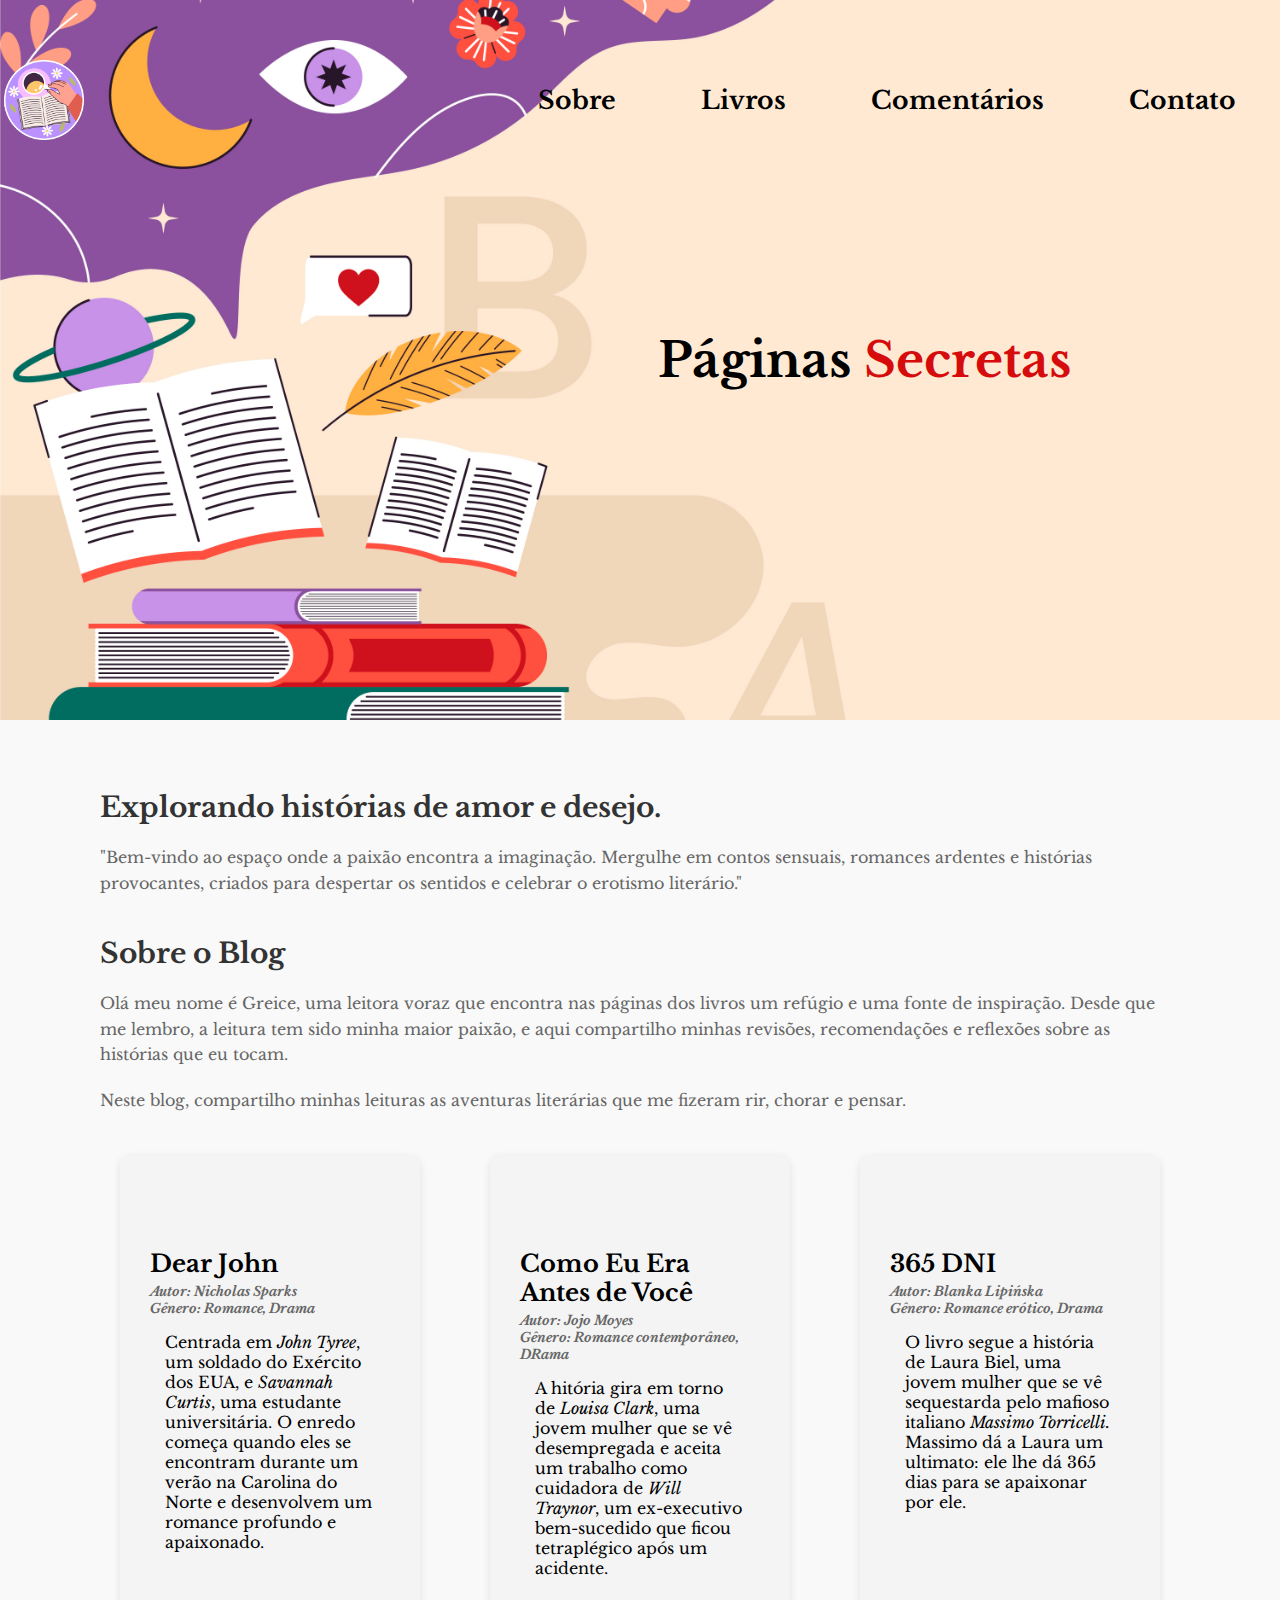
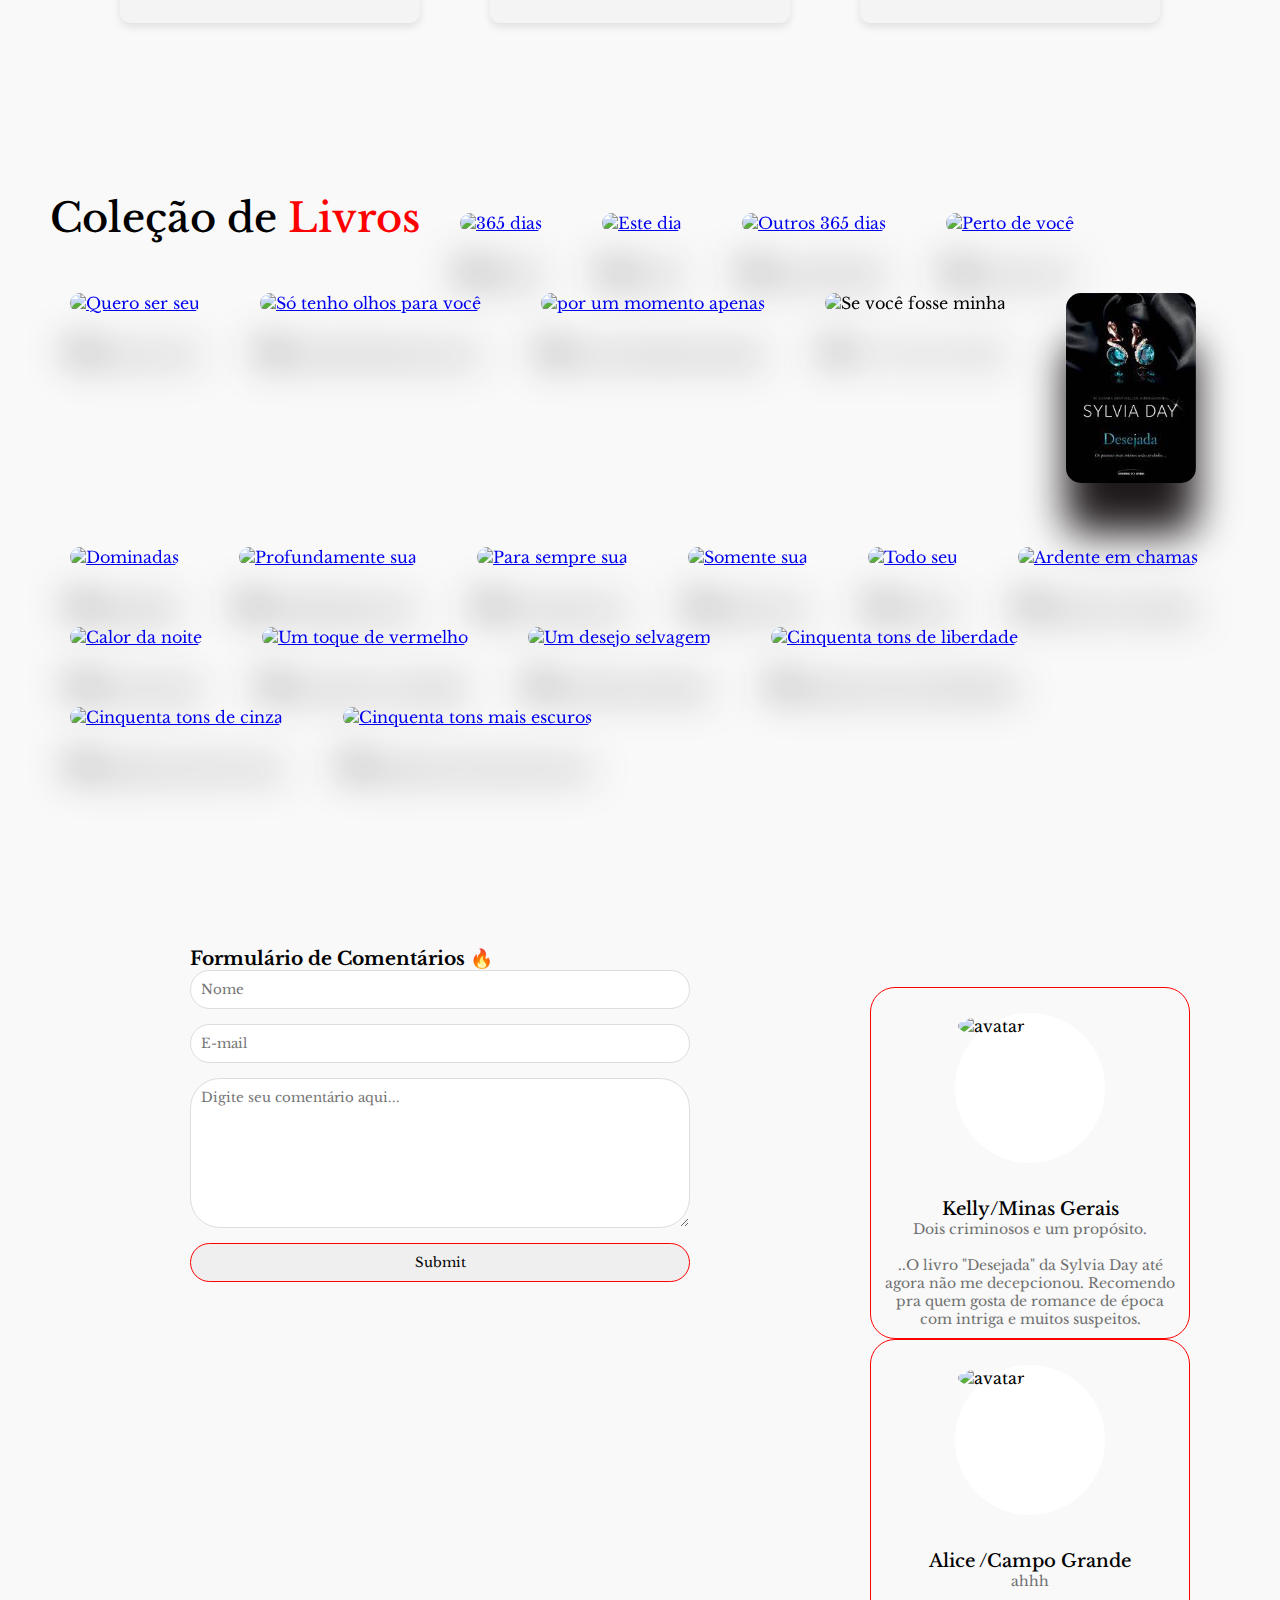
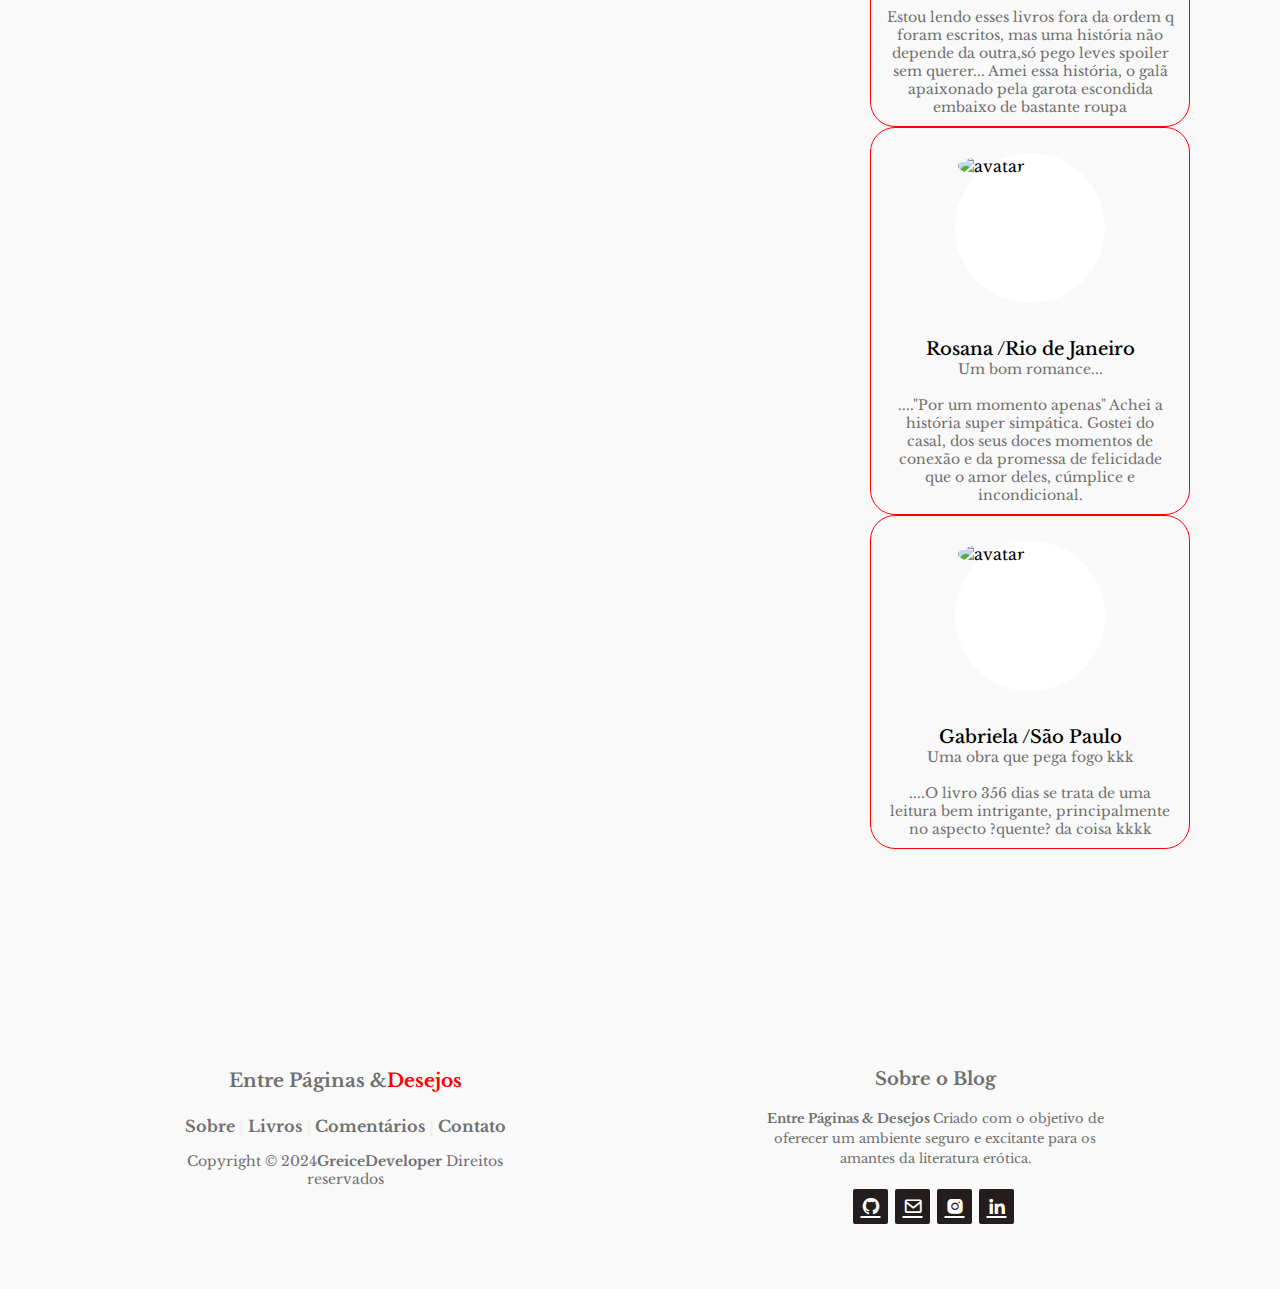
==== commit d42f259e: "Revitalizando o conteúdo geral." ====
--- a/index.html
+++ b/index.html
@@ -5,13 +5,13 @@
     <meta charset="UTF-8">
     <meta http-equiv="X-UA-Compatible" content="IE=edge">
     <meta name="viewport" content="width=device-width, initial-scale=1.0">
-    <link rel="stylesheet" type="text/css" href="./styles.css" media="screen" />
+    <link rel="stylesheet" type="text/css" href="./src/css/styles.css" media="screen" />
     <link rel="stylesheet" type="text/css" href="./animation.css" media="screen" />
     <link rel="icon" href="./img/books-stack-of-three.png" />
     <link href='https://unpkg.com/boxicons@2.1.4/css/boxicons.min.css' rel='stylesheet'>
-    <link rel="stylesheet" href="./css/style.css" />
-
-    <link rel="stylesheet" href="./css/styles.css">
+    <link rel="stylesheet" href="./src/css/style.css" />
+
+    <link rel="stylesheet" href="./src/css/styles.css">
 
     <title>Blog</title>
 
@@ -21,7 +21,8 @@
     <header id="header">
         <div class="container">
             <div class="flex">
-                <a href="#"><i class='bx bx-book-reader'></i></a>
+                <!-- <a href="#"><i class='bx bx-book-reader'></i></a> -->
+                 <img src="./src/img/book_14525789.png" alt="logo">
                 <nav>
                     <ul>
                         <li><a href="#about">Sobre</a></li>
@@ -36,62 +37,50 @@
     </header>
 
     <section class="banner">
-        <h1 class="typing-animation">Entre Páginas & <span> Desejos</span></h1>
+        <h1 class="typing-animation">Páginas <span> Secretas</span></h1>
     </section>
 
     <section id="about">
 
         <div class="container-about">
           <div class="about-content">
-            <h2>Blog de Contos Eróticos 🔥</h2><br>
-            <p>Bem-vindo ao Blog de Contos Eróticos! Este é um espaço dedicado à exploração da sensualidade e da imaginação através da escrita. Aqui, compartilho contos sensuais, romances picantes e histórias provocantes para aqueles que apreciam o erotismo literário.</p> <br> <br>
-            <h3>Sobre o Blog </h3><br>
-            <p>O Blog de Contos Eróticos foi criado com o objetivo de oferecer um ambiente seguro e excitante para os amantes da literatura erótica. Acredito no poder da palavra escrita para despertar desejos e estimular a mente.</p> <br>
-            <p>Meu objetivo é proporcionar uma experiência de leitura envolvente e emocionante para aqueles que buscam explorar o mundo da sensualidade através da literatura.</p><br>
-            <h4>Conteúdo</h4><br>
-            <ul>
-                <li> Contos Sensuais: Encontre uma coleção diversificada de contos sensuais que exploram fantasias, desejos e experiências eróticas.</li><br>
-                <li> Romances Picantes: Descubra romances apaixonantes e picantes que envolvem amor, desejo e aventura.</li><br>
-                <li>Histórias Provocantes: Explore histórias que desafiam convenções e tabus, mergulhando em temas provocantes e controversos.</li><br>
-            </ul>
+            <h2>Explorando histórias de amor e desejo.</h2><br>
+            <p>"Bem-vindo ao espaço onde a paixão encontra a imaginação. Mergulhe em contos sensuais, romances ardentes e histórias provocantes, criados para despertar os sentidos e celebrar o erotismo literário."</p> <br> <br>
+            <h2>Sobre o Blog </h2><br>
+            <p>Olá meu nome é Greice, uma leitora voraz que encontra nas páginas dos livros um refúgio e uma fonte de inspiração. Desde que me lembro, a leitura tem sido minha maior paixão, e aqui compartilho minhas revisões, recomendações e reflexões sobre as histórias que eu tocam.</p> <br>
+            <p>Neste blog, compartilho minhas leituras as aventuras literárias que me fizeram rir, chorar e pensar.</p><br>
           </div>
         </div>
+        <div class="card-container-two">
+            <div class="card-two">
+                <img src="https://static0.moviewebimages.com/wordpress/wp-content/uploads/movie/QmMtvc5xmzObKQdQqQWjG7kMOh5AUA.jpg" alt="">
+                <h2>Dear John</h2>
+              <h5>Autor: Nicholas Sparks <br>
+                Gênero: Romance, Drama
+              </h5>
+              <p> Centrada em <i>John Tyree</i>, um soldado do Exército dos EUA, e <i>Savannah Curtis</i>, uma estudante universitária. O enredo começa quando eles se encontram durante um verão na Carolina do Norte e desenvolvem um romance profundo e apaixonado. </p>
+            </div>
+            
+            <div class="card-two">
+                <img src="https://s2-gshow.glbimg.com/Fq7t8WZrXP9Ue4MbYc6Z1ELrCto=/0x0:1080x1080/984x0/smart/filters:strip_icc()/i.s3.glbimg.com/v1/AUTH_e84042ef78cb4708aeebdf1c68c6cbd6/internal_photos/bs/2021/e/t/j9dALBRoW1gpmHNzKbsw/como-eu-era-antes-de-voce-atores-mostra-amizade-em-fotos-divertidas-nos-bastidores-5-.jpg" alt="">
+                <h2>Como Eu Era Antes de Você</h2>
+              <h5>Autor: Jojo Moyes <br>
+                Gênero: Romance contemporâneo, DRama
+              </h5>
+              <p>A hitória gira em torno de  <i>Louisa Clark</i>, uma jovem mulher que se vê desempregada e aceita um trabalho como cuidadora de <i>Will Traynor</i>, um ex-executivo bem-sucedido que ficou tetraplégico após um acidente.  </p>
+            </div>
+            
+            <div class="card-two">
+                <img src="https://www.kobieta.pl/media/cache/default_view/uploads/media/default/0003/73/fe0e39fa25f4726877645e8a58ca6a27f84b8d69.jpeg" alt="">
+                <h2>365 DNI</h2>
+              <h5>Autor: Blanka Lipińska<br>
+                Gênero: Romance erótico, Drama
+              </h5>
+              <p>O livro segue a história de Laura Biel, uma jovem mulher que se vê sequestarda pelo mafioso italiano <i>Massimo Torricelli. </i> Massimo dá a Laura um ultimato: ele lhe dá 365 dias para se apaixonar por ele.</p>
+            </div>
+          
       </section>
 
-      <article>
-        <div class="container-about">
-            <div class="about-content">
-              <h2>Queridinhos da Semana 🔥</h2><br>
-            </div>
-        <div class="flip" id="card">
-            <div class="face" id="front">
-                <img src="https://images-na.ssl-images-amazon.com/images/I/81O41vOAkGL.jpg" alt="">
-            </div>
-            <div class="face" id="back">
-                <img src="https://m.media-amazon.com/images/I/612HwxIewaL._AC_UF1000,1000_QL80_.jpg" alt="">
-            </div>
-        </div>
-    </article>
-    
-<section>
-    <div class="swiper videoSwiper">
-        <div class="swiper-wrapper">
-          <div class="swiper-slide">
-            <iframe width="100%" height="215px" src="https://www.youtube.com/embed/7PY8NiEtmDI?si=YA5NNRRNlgz68yT4" title="YouTube video player" frameborder="0" allow="accelerometer; autoplay; clipboard-write; encrypted-media; gyroscope; picture-in-picture; web-share" referrerpolicy="strict-origin-when-cross-origin" allowfullscreen></iframe>
-          </div>
-          <div class="swiper-slide">
-            <iframe width="100%" height="215"src="https://www.youtube.com/embed/5yDuXbaaJwQ?si=g-cI5oOOVuq82uFY" title="YouTube video player" frameborder="0" allow="accelerometer; autoplay; clipboard-write; encrypted-media; gyroscope; picture-in-picture; web-share" referrerpolicy="strict-origin-when-cross-origin" allowfullscreen></iframe>
-          </div>
-          <div class="swiper-slide">
-            <iframe width="100%" height="215"  src="https://www.youtube.com/embed/YbiK34UhmAo?si=uZxONAUKFouKN8_k" title="YouTube video player" frameborder="0" allow="accelerometer; autoplay; clipboard-write; encrypted-media; gyroscope; picture-in-picture; web-share" referrerpolicy="strict-origin-when-cross-origin" allowfullscreen></iframe>
-          </div>
-        </div>
-        <div class="swiper-button-next"></div>
-        <div class="swiper-button-prev"></div>
-        <div class="swiper-pagination"></div>
-      </div>
-
-</section>
 
 <section id="livros" class="card-book">
     <div class="listLivros">
@@ -128,7 +117,7 @@
         </div>
         <div class="livro">
             <a href="https://www.amazon.com.br/Por-Momento-Apenas-Bella-Andre/dp/8581631940?__mk_pt_BR=%C3%85M%C3%85%C5%BD%C3%95%C3%91&crid=255NKZ53MG333&keywords=Por+um+momento+apenas&qid=1666702919&qu=eyJxc2MiOiIwLjUyIiwicXNhIjoiMC4yOSIsInFzcCI6IjEuMDAifQ%3D%3D&s=books&sprefix=por+um+momento+apenas%2Cstripbooks%2C337&sr=1-1&linkCode=sl1&tag=greiceprogram-20&linkId=98e69598f38556f056de35d972884db2&language=pt_BR&ref_=as_li_ss_tl">
-                <img src="./img/porummomento.png" alt="por um momento apenas">
+                <img src="./src/img/porummomento.png" alt="por um momento apenas">
             </a>
         </div>
         <div class="livro">
@@ -202,6 +191,19 @@
     </div>
 </section>
 
+<div class="box">
+
+    <section id="comentarios" class="form">
+        <div class="contact">
+         <h3>Formulário de Comentários 🔥</h3>
+         <form class="box-form" method="POST" action="./src/js/email.php">
+             <input class="field" name="nome" placeholder="Nome">
+             <input class="field" name="email" placeholder="E-mail">
+             <textarea class="field" name="mesage" placeholder="Digite seu comentário aqui..."></textarea>
+             <input  class="field-envie" type="submit" vallue = "Enviar">
+         </form>
+        </div>
+     </section>
 
 <section id="comentarios">
     <div class="slide-container swiper">
@@ -276,17 +278,8 @@
     </div>
 </section>
 
-<section id="comentarios" class="form">
-   <div class="contact">
-    <h3>Formulário de Comentários</h3>
-    <form class="box-form" method="POST" action="./email.php">
-        <input class="field" name="nome" placeholder="Nome">
-        <input class="field" name="email" placeholder="E-mail">
-        <textarea class="field" name="mesage" placeholder="Digite seu comentário aqui..."></textarea>
-        <input  class="field" type="submit" vallue = "Enviar">
-    </form>
-   </div>
-</section>
+
+</div>
 
 <button id="btnVoltarAoTopo" onclick="voltarAoTopo()" title="Voltar ao Topo">▲</button>
 
@@ -328,6 +321,6 @@
 </body>
 
 <script src="https://cdn.jsdelivr.net/npm/swiper@11/swiper-bundle.min.js"></script>
-<script src="./js/script.js"></script>
+<script src="./src/js/script.js"></script>
 
 </html>--- a/src/css/styles.css
+++ b/src/css/styles.css
@@ -0,0 +1,531 @@
+@import url('https://fonts.googleapis.com/css2?family=Cormorant+Upright:wght@300;400;500;600;700&family=Kode+Mono:wght@400..700&family=Libre+Baskerville:ital,wght@0,400;0,700;1,400&display=swap');
+
+
+*{
+    margin: 0;
+    padding: 0;
+    box-sizing: border-box;
+    font-family: "Libre Baskerville", serif;
+}
+
+body{
+  background-color: #f9f9f9;
+  /* cursor:url(../img/diar), auto; */
+}
+
+.container{
+  max-width: 1280px;
+  margin: auto;
+}
+
+.flex{
+  display: flex;
+  align-items: center;
+  justify-content: space-between;
+}
+.flex img{
+  width: 80px;
+}
+
+header{
+  width: 100%;
+  padding: 60px 4px;
+  position: absolute;
+  top: 0;
+  left: 0;
+  transition: 0.5s;
+}
+
+
+header.rolagem a, header.rolagem i{
+  color:black
+}
+
+header  id{
+  font-size: 50px;
+  color: black;
+}
+header ul{
+  list-style-type: none;
+}
+
+header ul li {
+  display: inline-block;
+  margin: 0 40px;
+  font-weight: bold;
+  }
+
+header ul li a{
+  color: black;
+  text-decoration: none;
+  font-size: 25px;
+}
+
+a:hover{
+  color: red;
+}
+
+h2:hover{
+  color: red;
+  cursor: pointer;
+}
+
+h3:hover{
+  color: red;
+  cursor: pointer;
+}
+
+h4:hover{
+  color: red;
+  cursor: pointer;
+}
+
+.banner{
+  height: 80vh;
+  background-image: url(../img/8661379.jpg);
+  background-position: center;
+  background-repeat: no-repeat;
+  background-size: cover;
+  text-align: center;
+  display: flex;
+  align-items: center;
+  justify-content: center;
+  
+}
+
+.banner h1{
+  color: black;
+  font-size: 3rem;
+  white-space: nowrap;
+  overflow: hidden;
+  border-radius: 2px solid black;
+  padding-left: 35%;
+} 
+
+.banner h1 span{
+  color: rgb(214, 12, 12);
+}
+
+
+@keyframes typing {
+  from{
+    width: 0;
+  }
+  to {
+    width: 25em;
+  }
+  
+}
+
+@keyframes blinkCursor {
+  from{
+    border-right-color: red;
+  }
+  to {
+    border-right-color: transparent;
+  }
+
+}
+
+#about {
+  background-color: #f9f9f9;
+  margin:100px;
+  margin-top: 70px;
+}
+
+.about-content {
+  flex: 1;
+}
+
+.about-content h2 {
+  color: #333;
+  font-size: 28px;
+}
+
+.about-content p {
+  color: #666;
+  font-size: 16px;
+  line-height: 1.6;
+}
+.card-container-two {
+  display: flex;              /* Coloca os cards lado a lado */
+  justify-content: space-between; /* Adiciona espaço entre os cards */
+  gap: 20px;  
+  padding: 20px;                /* Espaçamento entre os cards */
+}
+
+.card-two {
+  background-color: #f4f4f4;  /* Cor de fundo do card */
+  padding: 30px;              /* Espaçamento interno */
+  border-radius: 10px;        /* Bordas arredondadas */
+  box-shadow: 0 4px 8px rgba(0, 0, 0, 0.1); /* Sombra sutil */
+  flex: 1;                    /* Faz com que os cards tenham a mesma largura */
+  max-width: 300px;            /* Limita a largura máxima do card */
+}
+
+.card-container-two img{
+  align-content: center;
+  width: 180px;
+  border-radius: 15px;
+  filter: drop-shadow(0 50px 20px #1d1819);
+}
+
+.card-two h5 {
+  margin-top: 5px;   
+  font-style: italic;  
+  color: #666;  
+}
+.card-two h2 {
+  margin-top: 45px;
+}
+
+
+.card-two p {
+  padding: 15px;
+  font-size: 1rem;            /* Define o tamanho da fonte */
+}
+
+
+
+.about-image img {
+  width: 100%;
+  max-width: 400px;
+  border-radius: 8px;
+}
+
+ .card-book{
+  background-color: #f9f9f9;
+  padding: 50px;
+  margin-bottom: 100px;
+}
+
+.listLivros h2{
+  text-align: center;
+  font-size: 40px;
+}
+
+.listLivros .livro img{
+  width: 130px;
+  border-radius: 15px;
+  filter: drop-shadow(0 50px 20px #1d1819);
+}
+
+.listLivros{
+  display: flex;
+  flex-wrap: wrap;
+  grid-template-columns: repeat(4, 1fr);
+  gap: 20px;
+}
+
+.listLivros .livro{
+  background-color:  #f9f9f9;
+  padding: 20px;
+  border-radius: 20px;
+}
+
+.listLivros .livro img:hover{
+  -webkit-transform: scale(1.1);
+ transform: scale(1.1);
+}
+
+.listLivros h2{
+  font-weight: 500;
+}
+
+.listLivros span{
+  color: red;
+} 
+
+@media only screen and (max-width: 768px) {
+    .box {
+        flex-direction: column;
+    }
+
+    
+   .form {
+        flex: auto;
+        width: 100%;
+    }
+
+   section  .slide-container{
+    width: 300px;
+    }
+
+    .card-book , .listLivros {
+      padding: 5px;
+
+    }
+}
+
+
+  .box{
+    min-height: 50vh;
+    padding: 50px;
+    display: flex;
+    flex-wrap: wrap;
+    justify-content: space-around;
+  }
+
+  .slide-container{
+    max-width: 1120px;
+    width: 100%;
+    background-image: url(../img/rosa1.jpg);
+    padding: 40px 0;
+
+  }
+
+  .slide-content{
+    margin: 0 40px;
+    flex: 1;
+  }
+
+  .card{
+    width: 320px;
+    border-radius: 25px;
+    background-color: #f9f9f9;
+    border: 1px solid red;
+  }
+
+  .image-content,
+  .card-content{
+    display: flex;
+    flex-direction: column;
+    align-items: center;
+    padding: 10px 14px;
+  }
+
+  .image-content{
+    position: relative;
+    row-gap: 5px;
+    padding: 25px 0;
+  }
+
+  .overlay{
+    position: absolute;
+    left: 0;
+    top: 0;
+    height: 100%;
+    width: 100%;
+  }
+
+  .card-image{
+    position: relative;
+    height: 150px;
+    width: 150px;
+    border-radius: 50%;
+    background: #fff;
+    padding: 3px;
+
+  }
+
+  .card-image .card-img{
+    height: 100%;
+    width: 100%;
+    object-fit: cover;
+    border-radius: 50%;
+  }
+
+  .name{
+    font-size: 18px;
+    font-weight: 500;
+    color: black;
+  }
+  .description{
+    font-size: 14px;
+    color: #707070;
+    text-align: center;
+  }
+
+  .form{ display: flex;justify-content: center; flex: 1;}
+  .contact{width: 100%; max-width: 500px;}
+  .box-form{display: flex;flex-direction: column;}
+  .field{
+    padding: 10px; 
+    margin-bottom: 15px;
+    border: 1px solid #DDD;
+    border-radius: 30px;
+  }
+  .field-envie{
+    border: 1px solid red;
+    border-radius: 30px;
+    padding: 10px; 
+    margin-bottom: 15px;
+  }
+  textarea{
+    height: 150px;
+  }
+
+
+  #btnVoltarAoTopo {
+    display: none; 
+    position: fixed; 
+    bottom: 20px; 
+    right: 20px;
+    background-color: red; 
+    color: #fff; 
+    border: none; 
+    border-radius: 50%; 
+    width: 40px; 
+    height: 40px; 
+    font-size: 24px; 
+    cursor: pointer; 
+    transition: opacity 0.3s; 
+}
+
+#btnVoltarAoTopo:hover {
+    background-color: #0056b3; 
+}
+
+#btnVoltarAoTopo:active {
+    transform: translateY(1px); 
+}
+
+  footer{
+    bottom: 0;
+  }
+
+  @media (max-height: 800px) {
+    footer{
+      position: static;
+    }
+    header{
+      padding-top: 40px;
+    }
+
+    .banner {
+      text-align: center; 
+    }
+  
+    .banner h1 {
+      font-size: 50px; 
+    }
+
+    .container-about .about-content h2{
+      font-size: 24px;
+    }
+  }
+
+  .footer-distributed{
+    background-color: #f9f9f9;
+    box-sizing: border-box;
+    widows: 100%;
+    text-align: center;
+    font: bold 16px sans-serif;
+    padding: 50px 50px 60px 50px;
+    margin-top: 80px;
+    display: flex;
+    justify-content: space-around;
+  }
+
+  .footer-distributed .footer-left,  .footer-distributed 
+  .footer-right{
+    display: inline-block;
+    vertical-align: top;
+
+  }
+
+  .footer-distributed .footer-left{
+    width: 30%;
+  }
+
+  .footer-distributed h3{
+    color: #707070;
+    font-weight: bold; 
+    margin: 0;
+  }
+
+  .footer-distributed h3 span{
+    color: red;
+  }
+
+  .footer-distributed .footer-links{
+    color: #efefef;
+    margin: 20px 0 12px;
+
+  }
+
+  .footer-distributed .footer-links a{
+    display: inline-block;
+    line-height: 1.8;
+    text-decoration: none;
+    color: #707070;
+  }
+
+  .footer-distributed .footer-company-name{
+    color: #707070;
+    font-size: 14px;
+    font-weight: normal;
+    margin: 0;
+  }
+
+.footer-distributed .footer-right{
+  width: 30%;
+}
+
+.footer-distributed .footer-company-about{
+  line-height: 20px;
+  color: #707070;
+  font-size: 13px;
+  font-weight: normal;
+  margin: 0;
+}
+
+.footer-distributed .footer-company-about span{
+  display: block;
+  color: #707070;
+  font-size: 18px;
+  font-weight: bold; 
+  margin-bottom: 20px;
+}
+
+.footer-distributed .footer-icons{
+  margin-top: 20px;
+}
+
+.footer-distributed .footer-icons a{
+  display: inline-block;
+  width: 35px;
+  height: 35px;
+  cursor: pointer;
+  background-color: #231D1D;
+  border-radius: 2px;
+  font-size: 20px;
+  color: white;
+  text-align: center;
+  line-height: 35px;
+  margin-right: 3px;
+  margin-bottom: 5px;
+}
+
+.footer-distributed .footer-icons a:hover{
+  background-color: red;
+}
+
+.footer-links a:hover{
+  color: red;
+}
+
+
+@media screen and (max-width: 880px) {
+  .footer-distributed .footer-left,
+  .footer-distributed .footer-right {
+    width: 100%;
+    text-align: center; 
+    margin-bottom: 20px; 
+  }
+
+  .footer-distributed .footer-left {
+    order: 1; 
+  }
+
+  .footer-distributed .footer-right {
+    order: 2; 
+  }
+}
+
+@media only screen and (min-width: 1600px) {
+
+  body {
+    font-size: 20px;
+  }
+}--- a/src/css/styles.css
+++ b/src/css/styles.css
@@ -0,0 +1,531 @@
+@import url('https://fonts.googleapis.com/css2?family=Cormorant+Upright:wght@300;400;500;600;700&family=Kode+Mono:wght@400..700&family=Libre+Baskerville:ital,wght@0,400;0,700;1,400&display=swap');
+
+
+*{
+    margin: 0;
+    padding: 0;
+    box-sizing: border-box;
+    font-family: "Libre Baskerville", serif;
+}
+
+body{
+  background-color: #f9f9f9;
+  /* cursor:url(../img/diar), auto; */
+}
+
+.container{
+  max-width: 1280px;
+  margin: auto;
+}
+
+.flex{
+  display: flex;
+  align-items: center;
+  justify-content: space-between;
+}
+.flex img{
+  width: 80px;
+}
+
+header{
+  width: 100%;
+  padding: 60px 4px;
+  position: absolute;
+  top: 0;
+  left: 0;
+  transition: 0.5s;
+}
+
+
+header.rolagem a, header.rolagem i{
+  color:black
+}
+
+header  id{
+  font-size: 50px;
+  color: black;
+}
+header ul{
+  list-style-type: none;
+}
+
+header ul li {
+  display: inline-block;
+  margin: 0 40px;
+  font-weight: bold;
+  }
+
+header ul li a{
+  color: black;
+  text-decoration: none;
+  font-size: 25px;
+}
+
+a:hover{
+  color: red;
+}
+
+h2:hover{
+  color: red;
+  cursor: pointer;
+}
+
+h3:hover{
+  color: red;
+  cursor: pointer;
+}
+
+h4:hover{
+  color: red;
+  cursor: pointer;
+}
+
+.banner{
+  height: 80vh;
+  background-image: url(../img/8661379.jpg);
+  background-position: center;
+  background-repeat: no-repeat;
+  background-size: cover;
+  text-align: center;
+  display: flex;
+  align-items: center;
+  justify-content: center;
+  
+}
+
+.banner h1{
+  color: black;
+  font-size: 3rem;
+  white-space: nowrap;
+  overflow: hidden;
+  border-radius: 2px solid black;
+  padding-left: 35%;
+} 
+
+.banner h1 span{
+  color: rgb(214, 12, 12);
+}
+
+
+@keyframes typing {
+  from{
+    width: 0;
+  }
+  to {
+    width: 25em;
+  }
+  
+}
+
+@keyframes blinkCursor {
+  from{
+    border-right-color: red;
+  }
+  to {
+    border-right-color: transparent;
+  }
+
+}
+
+#about {
+  background-color: #f9f9f9;
+  margin:100px;
+  margin-top: 70px;
+}
+
+.about-content {
+  flex: 1;
+}
+
+.about-content h2 {
+  color: #333;
+  font-size: 28px;
+}
+
+.about-content p {
+  color: #666;
+  font-size: 16px;
+  line-height: 1.6;
+}
+.card-container-two {
+  display: flex;              /* Coloca os cards lado a lado */
+  justify-content: space-between; /* Adiciona espaço entre os cards */
+  gap: 20px;  
+  padding: 20px;                /* Espaçamento entre os cards */
+}
+
+.card-two {
+  background-color: #f4f4f4;  /* Cor de fundo do card */
+  padding: 30px;              /* Espaçamento interno */
+  border-radius: 10px;        /* Bordas arredondadas */
+  box-shadow: 0 4px 8px rgba(0, 0, 0, 0.1); /* Sombra sutil */
+  flex: 1;                    /* Faz com que os cards tenham a mesma largura */
+  max-width: 300px;            /* Limita a largura máxima do card */
+}
+
+.card-container-two img{
+  align-content: center;
+  width: 180px;
+  border-radius: 15px;
+  filter: drop-shadow(0 50px 20px #1d1819);
+}
+
+.card-two h5 {
+  margin-top: 5px;   
+  font-style: italic;  
+  color: #666;  
+}
+.card-two h2 {
+  margin-top: 45px;
+}
+
+
+.card-two p {
+  padding: 15px;
+  font-size: 1rem;            /* Define o tamanho da fonte */
+}
+
+
+
+.about-image img {
+  width: 100%;
+  max-width: 400px;
+  border-radius: 8px;
+}
+
+ .card-book{
+  background-color: #f9f9f9;
+  padding: 50px;
+  margin-bottom: 100px;
+}
+
+.listLivros h2{
+  text-align: center;
+  font-size: 40px;
+}
+
+.listLivros .livro img{
+  width: 130px;
+  border-radius: 15px;
+  filter: drop-shadow(0 50px 20px #1d1819);
+}
+
+.listLivros{
+  display: flex;
+  flex-wrap: wrap;
+  grid-template-columns: repeat(4, 1fr);
+  gap: 20px;
+}
+
+.listLivros .livro{
+  background-color:  #f9f9f9;
+  padding: 20px;
+  border-radius: 20px;
+}
+
+.listLivros .livro img:hover{
+  -webkit-transform: scale(1.1);
+ transform: scale(1.1);
+}
+
+.listLivros h2{
+  font-weight: 500;
+}
+
+.listLivros span{
+  color: red;
+} 
+
+@media only screen and (max-width: 768px) {
+    .box {
+        flex-direction: column;
+    }
+
+    
+   .form {
+        flex: auto;
+        width: 100%;
+    }
+
+   section  .slide-container{
+    width: 300px;
+    }
+
+    .card-book , .listLivros {
+      padding: 5px;
+
+    }
+}
+
+
+  .box{
+    min-height: 50vh;
+    padding: 50px;
+    display: flex;
+    flex-wrap: wrap;
+    justify-content: space-around;
+  }
+
+  .slide-container{
+    max-width: 1120px;
+    width: 100%;
+    background-image: url(../img/rosa1.jpg);
+    padding: 40px 0;
+
+  }
+
+  .slide-content{
+    margin: 0 40px;
+    flex: 1;
+  }
+
+  .card{
+    width: 320px;
+    border-radius: 25px;
+    background-color: #f9f9f9;
+    border: 1px solid red;
+  }
+
+  .image-content,
+  .card-content{
+    display: flex;
+    flex-direction: column;
+    align-items: center;
+    padding: 10px 14px;
+  }
+
+  .image-content{
+    position: relative;
+    row-gap: 5px;
+    padding: 25px 0;
+  }
+
+  .overlay{
+    position: absolute;
+    left: 0;
+    top: 0;
+    height: 100%;
+    width: 100%;
+  }
+
+  .card-image{
+    position: relative;
+    height: 150px;
+    width: 150px;
+    border-radius: 50%;
+    background: #fff;
+    padding: 3px;
+
+  }
+
+  .card-image .card-img{
+    height: 100%;
+    width: 100%;
+    object-fit: cover;
+    border-radius: 50%;
+  }
+
+  .name{
+    font-size: 18px;
+    font-weight: 500;
+    color: black;
+  }
+  .description{
+    font-size: 14px;
+    color: #707070;
+    text-align: center;
+  }
+
+  .form{ display: flex;justify-content: center; flex: 1;}
+  .contact{width: 100%; max-width: 500px;}
+  .box-form{display: flex;flex-direction: column;}
+  .field{
+    padding: 10px; 
+    margin-bottom: 15px;
+    border: 1px solid #DDD;
+    border-radius: 30px;
+  }
+  .field-envie{
+    border: 1px solid red;
+    border-radius: 30px;
+    padding: 10px; 
+    margin-bottom: 15px;
+  }
+  textarea{
+    height: 150px;
+  }
+
+
+  #btnVoltarAoTopo {
+    display: none; 
+    position: fixed; 
+    bottom: 20px; 
+    right: 20px;
+    background-color: red; 
+    color: #fff; 
+    border: none; 
+    border-radius: 50%; 
+    width: 40px; 
+    height: 40px; 
+    font-size: 24px; 
+    cursor: pointer; 
+    transition: opacity 0.3s; 
+}
+
+#btnVoltarAoTopo:hover {
+    background-color: #0056b3; 
+}
+
+#btnVoltarAoTopo:active {
+    transform: translateY(1px); 
+}
+
+  footer{
+    bottom: 0;
+  }
+
+  @media (max-height: 800px) {
+    footer{
+      position: static;
+    }
+    header{
+      padding-top: 40px;
+    }
+
+    .banner {
+      text-align: center; 
+    }
+  
+    .banner h1 {
+      font-size: 50px; 
+    }
+
+    .container-about .about-content h2{
+      font-size: 24px;
+    }
+  }
+
+  .footer-distributed{
+    background-color: #f9f9f9;
+    box-sizing: border-box;
+    widows: 100%;
+    text-align: center;
+    font: bold 16px sans-serif;
+    padding: 50px 50px 60px 50px;
+    margin-top: 80px;
+    display: flex;
+    justify-content: space-around;
+  }
+
+  .footer-distributed .footer-left,  .footer-distributed 
+  .footer-right{
+    display: inline-block;
+    vertical-align: top;
+
+  }
+
+  .footer-distributed .footer-left{
+    width: 30%;
+  }
+
+  .footer-distributed h3{
+    color: #707070;
+    font-weight: bold; 
+    margin: 0;
+  }
+
+  .footer-distributed h3 span{
+    color: red;
+  }
+
+  .footer-distributed .footer-links{
+    color: #efefef;
+    margin: 20px 0 12px;
+
+  }
+
+  .footer-distributed .footer-links a{
+    display: inline-block;
+    line-height: 1.8;
+    text-decoration: none;
+    color: #707070;
+  }
+
+  .footer-distributed .footer-company-name{
+    color: #707070;
+    font-size: 14px;
+    font-weight: normal;
+    margin: 0;
+  }
+
+.footer-distributed .footer-right{
+  width: 30%;
+}
+
+.footer-distributed .footer-company-about{
+  line-height: 20px;
+  color: #707070;
+  font-size: 13px;
+  font-weight: normal;
+  margin: 0;
+}
+
+.footer-distributed .footer-company-about span{
+  display: block;
+  color: #707070;
+  font-size: 18px;
+  font-weight: bold; 
+  margin-bottom: 20px;
+}
+
+.footer-distributed .footer-icons{
+  margin-top: 20px;
+}
+
+.footer-distributed .footer-icons a{
+  display: inline-block;
+  width: 35px;
+  height: 35px;
+  cursor: pointer;
+  background-color: #231D1D;
+  border-radius: 2px;
+  font-size: 20px;
+  color: white;
+  text-align: center;
+  line-height: 35px;
+  margin-right: 3px;
+  margin-bottom: 5px;
+}
+
+.footer-distributed .footer-icons a:hover{
+  background-color: red;
+}
+
+.footer-links a:hover{
+  color: red;
+}
+
+
+@media screen and (max-width: 880px) {
+  .footer-distributed .footer-left,
+  .footer-distributed .footer-right {
+    width: 100%;
+    text-align: center; 
+    margin-bottom: 20px; 
+  }
+
+  .footer-distributed .footer-left {
+    order: 1; 
+  }
+
+  .footer-distributed .footer-right {
+    order: 2; 
+  }
+}
+
+@media only screen and (min-width: 1600px) {
+
+  body {
+    font-size: 20px;
+  }
+}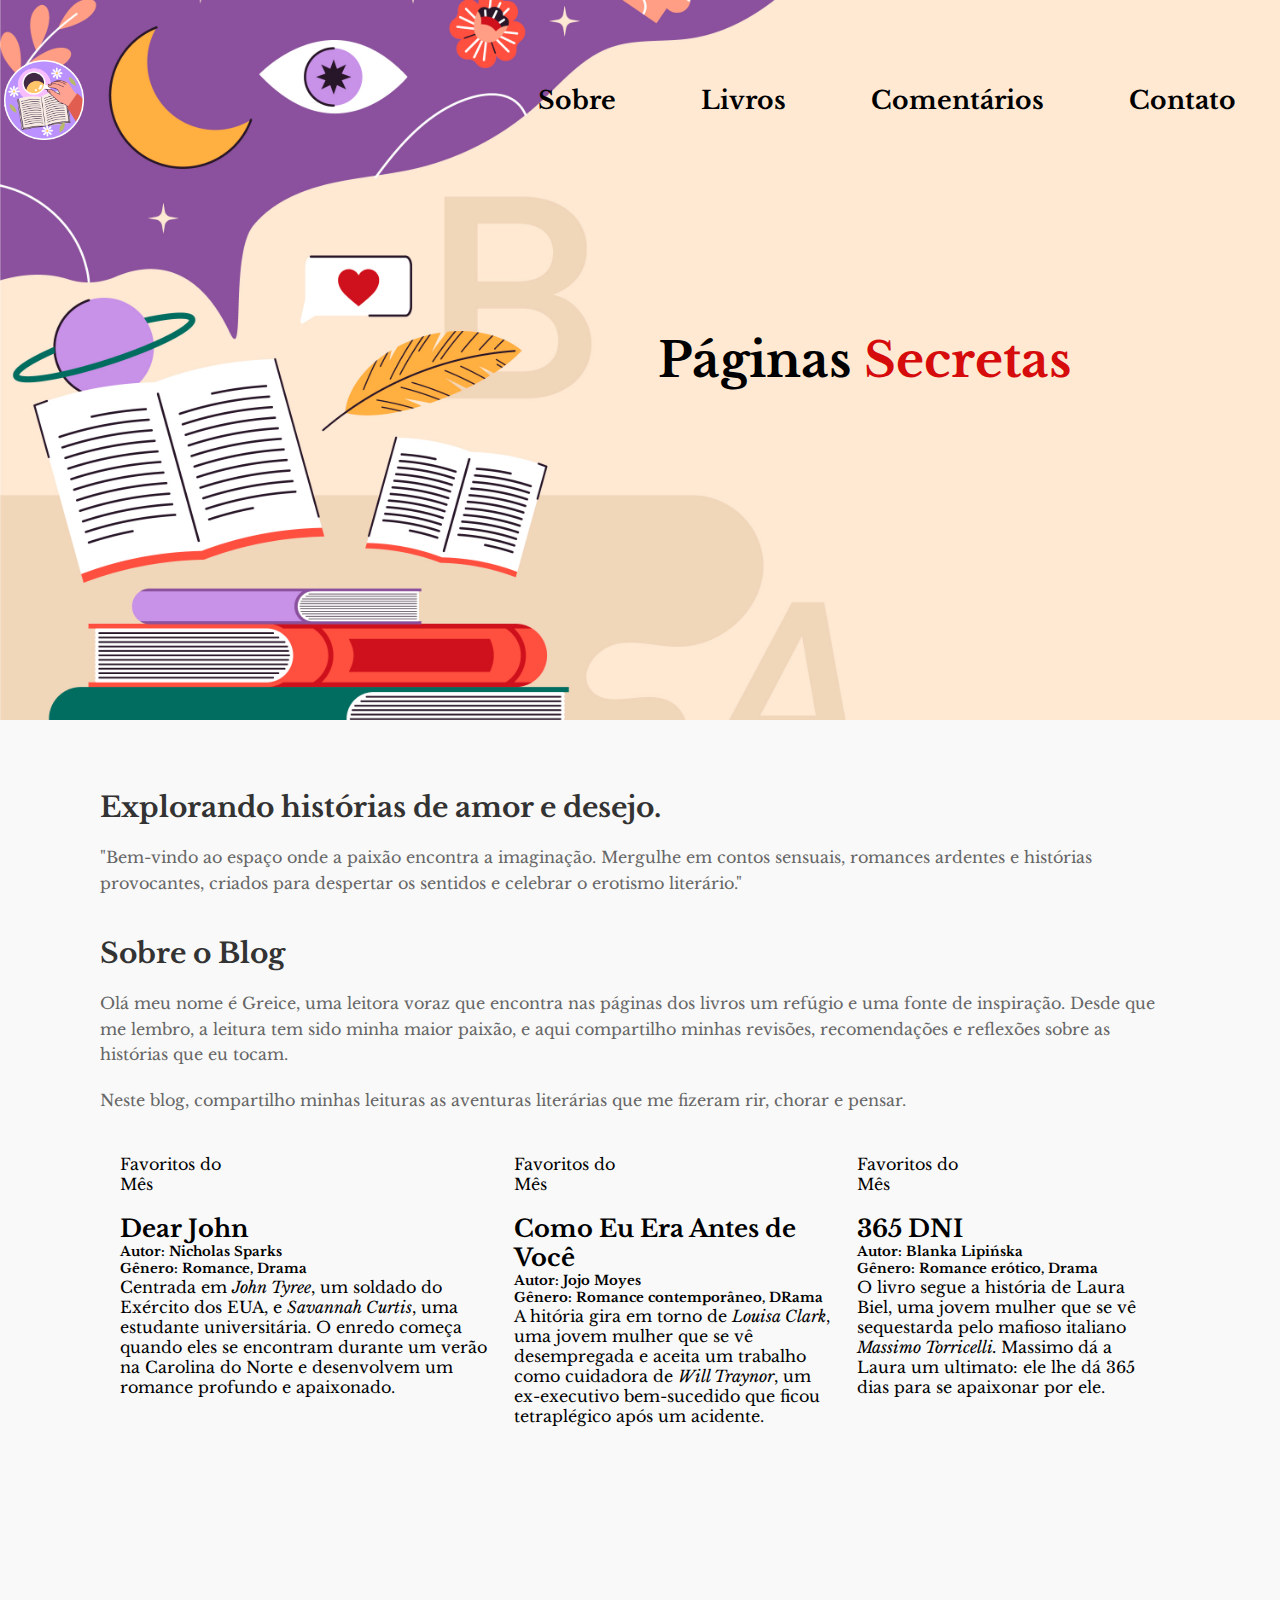
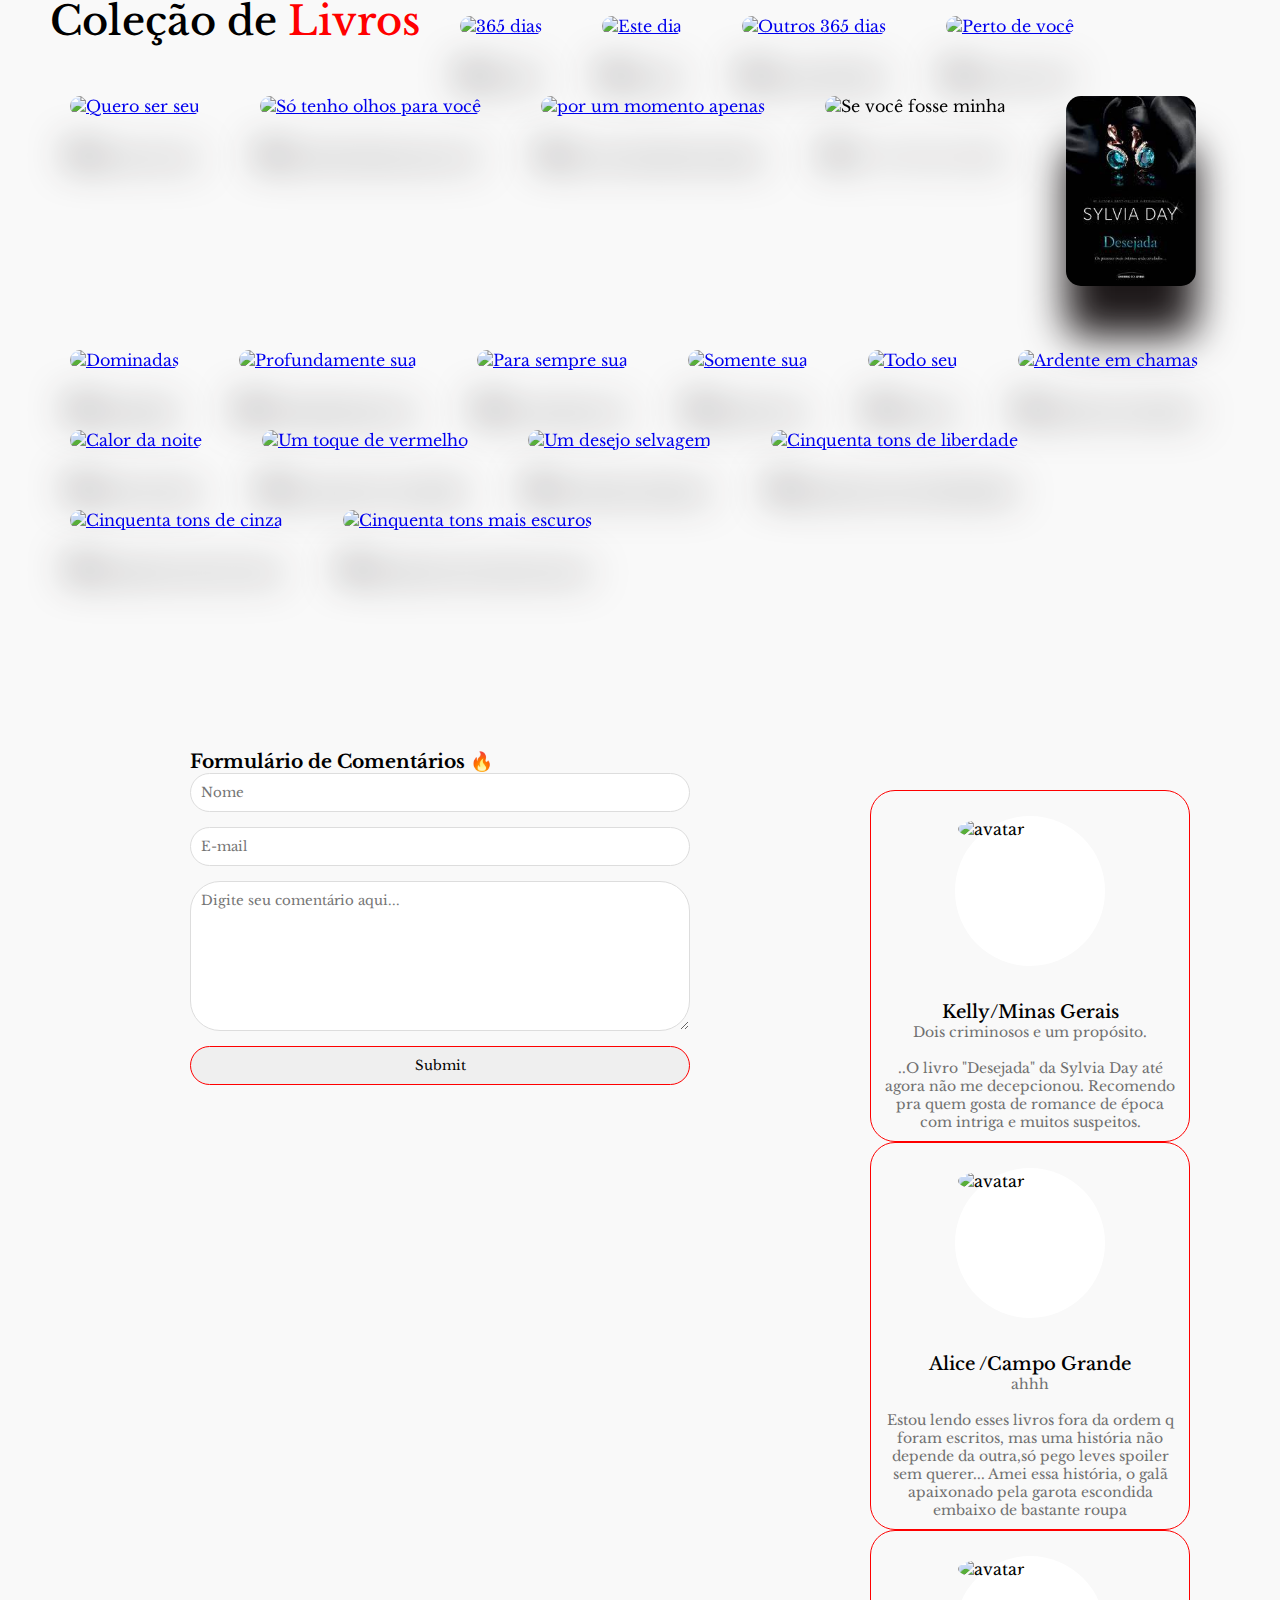
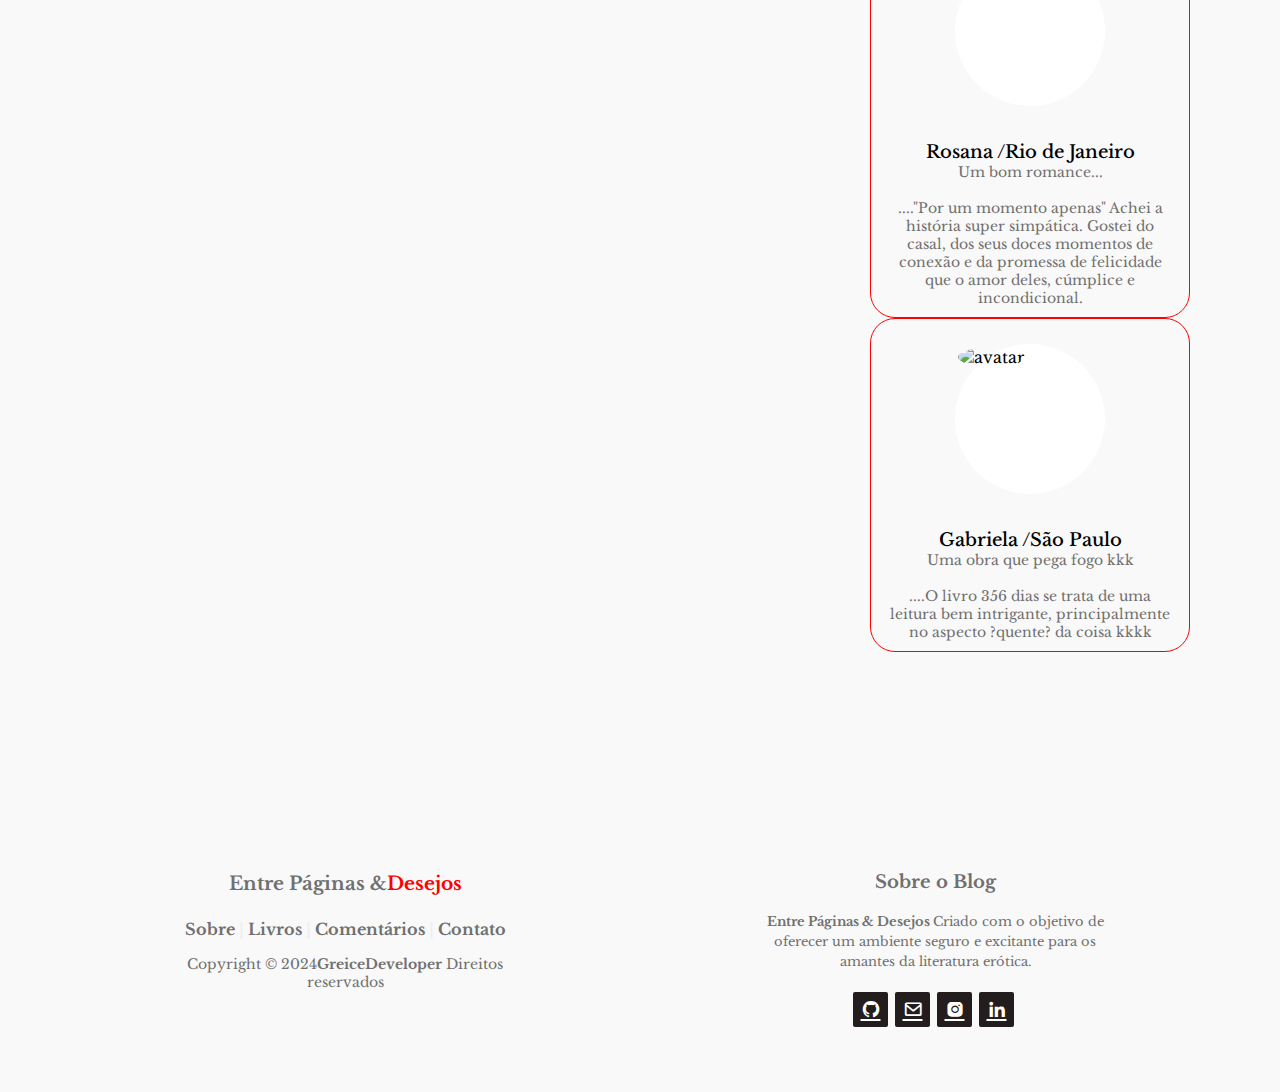
==== commit b31a4127: "Update index.html" ====
--- a/index.html
+++ b/index.html
@@ -52,7 +52,11 @@
           </div>
         </div>
         <div class="card-container-two">
-            <div class="card-two">
+            <div class="card-two-1">
+                <DIV class="SOBREPOR">
+                    <p>Favoritos do <br>
+                        Mês</p>
+                </DIV>
                 <img src="https://static0.moviewebimages.com/wordpress/wp-content/uploads/movie/QmMtvc5xmzObKQdQqQWjG7kMOh5AUA.jpg" alt="">
                 <h2>Dear John</h2>
               <h5>Autor: Nicholas Sparks <br>
@@ -61,7 +65,11 @@
               <p> Centrada em <i>John Tyree</i>, um soldado do Exército dos EUA, e <i>Savannah Curtis</i>, uma estudante universitária. O enredo começa quando eles se encontram durante um verão na Carolina do Norte e desenvolvem um romance profundo e apaixonado. </p>
             </div>
             
-            <div class="card-two">
+            <div class="card-two-1">
+                <DIV class="SOBREPOR">
+                    <p>Favoritos do <br>
+                        Mês</p>
+                </DIV>
                 <img src="https://s2-gshow.glbimg.com/Fq7t8WZrXP9Ue4MbYc6Z1ELrCto=/0x0:1080x1080/984x0/smart/filters:strip_icc()/i.s3.glbimg.com/v1/AUTH_e84042ef78cb4708aeebdf1c68c6cbd6/internal_photos/bs/2021/e/t/j9dALBRoW1gpmHNzKbsw/como-eu-era-antes-de-voce-atores-mostra-amizade-em-fotos-divertidas-nos-bastidores-5-.jpg" alt="">
                 <h2>Como Eu Era Antes de Você</h2>
               <h5>Autor: Jojo Moyes <br>
@@ -70,7 +78,11 @@
               <p>A hitória gira em torno de  <i>Louisa Clark</i>, uma jovem mulher que se vê desempregada e aceita um trabalho como cuidadora de <i>Will Traynor</i>, um ex-executivo bem-sucedido que ficou tetraplégico após um acidente.  </p>
             </div>
             
-            <div class="card-two">
+            <div class="card-two-1">
+                <DIV class="SOBREPOR">
+                    <p>Favoritos do <br>
+                        Mês</p>
+                </DIV>
                 <img src="https://www.kobieta.pl/media/cache/default_view/uploads/media/default/0003/73/fe0e39fa25f4726877645e8a58ca6a27f84b8d69.jpeg" alt="">
                 <h2>365 DNI</h2>
               <h5>Autor: Blanka Lipińska<br>
@@ -78,7 +90,6 @@
               </h5>
               <p>O livro segue a história de Laura Biel, uma jovem mulher que se vê sequestarda pelo mafioso italiano <i>Massimo Torricelli. </i> Massimo dá a Laura um ultimato: ele lhe dá 365 dias para se apaixonar por ele.</p>
             </div>
-          
       </section>
 
 
@@ -323,4 +334,4 @@
 <script src="https://cdn.jsdelivr.net/npm/swiper@11/swiper-bundle.min.js"></script>
 <script src="./src/js/script.js"></script>
 
-</html>+</html>
--- a/src/css/styles.css
+++ b/src/css/styles.css
@@ -82,6 +82,7 @@
 
 .banner{
   height: 80vh;
+  width: 100%;
   background-image: url(../img/8661379.jpg);
   background-position: center;
   background-repeat: no-repeat;
--- a/src/css/styles.css
+++ b/src/css/styles.css
@@ -82,6 +82,7 @@
 
 .banner{
   height: 80vh;
+  width: 100%;
   background-image: url(../img/8661379.jpg);
   background-position: center;
   background-repeat: no-repeat;
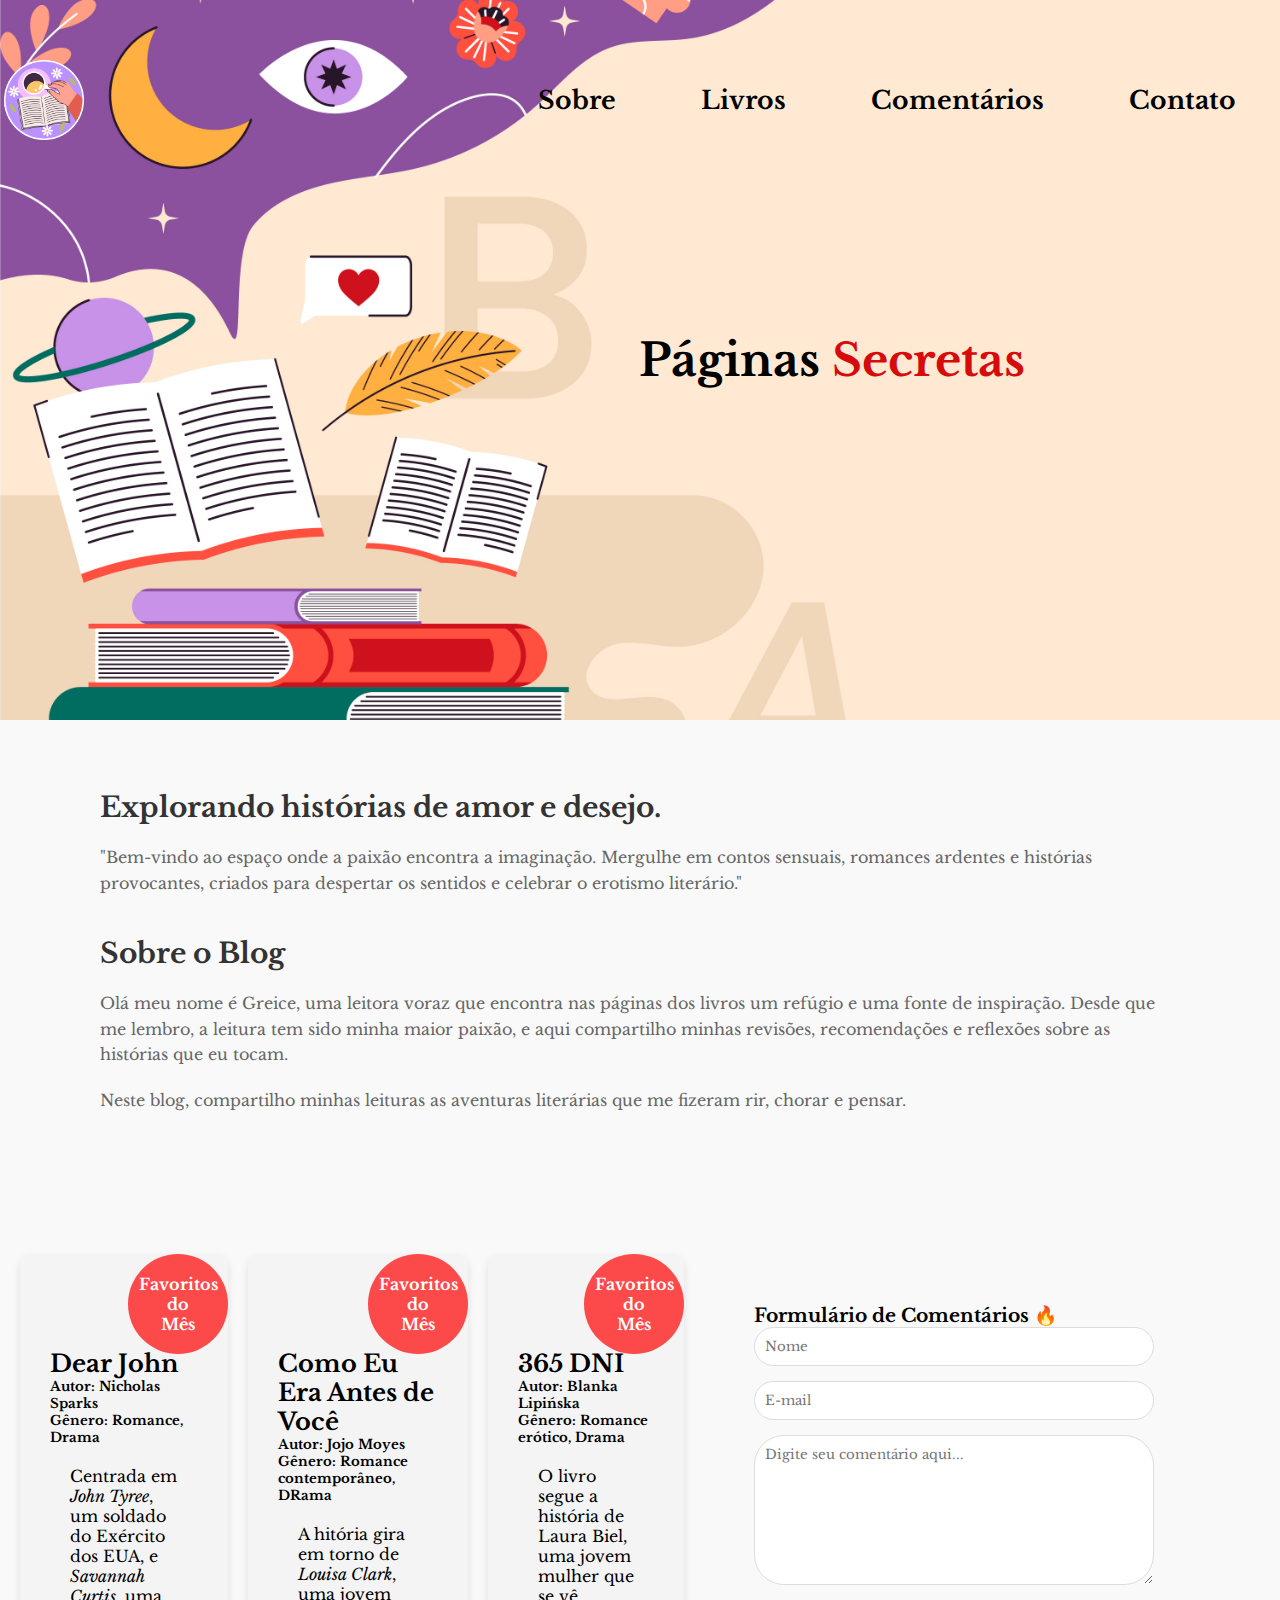
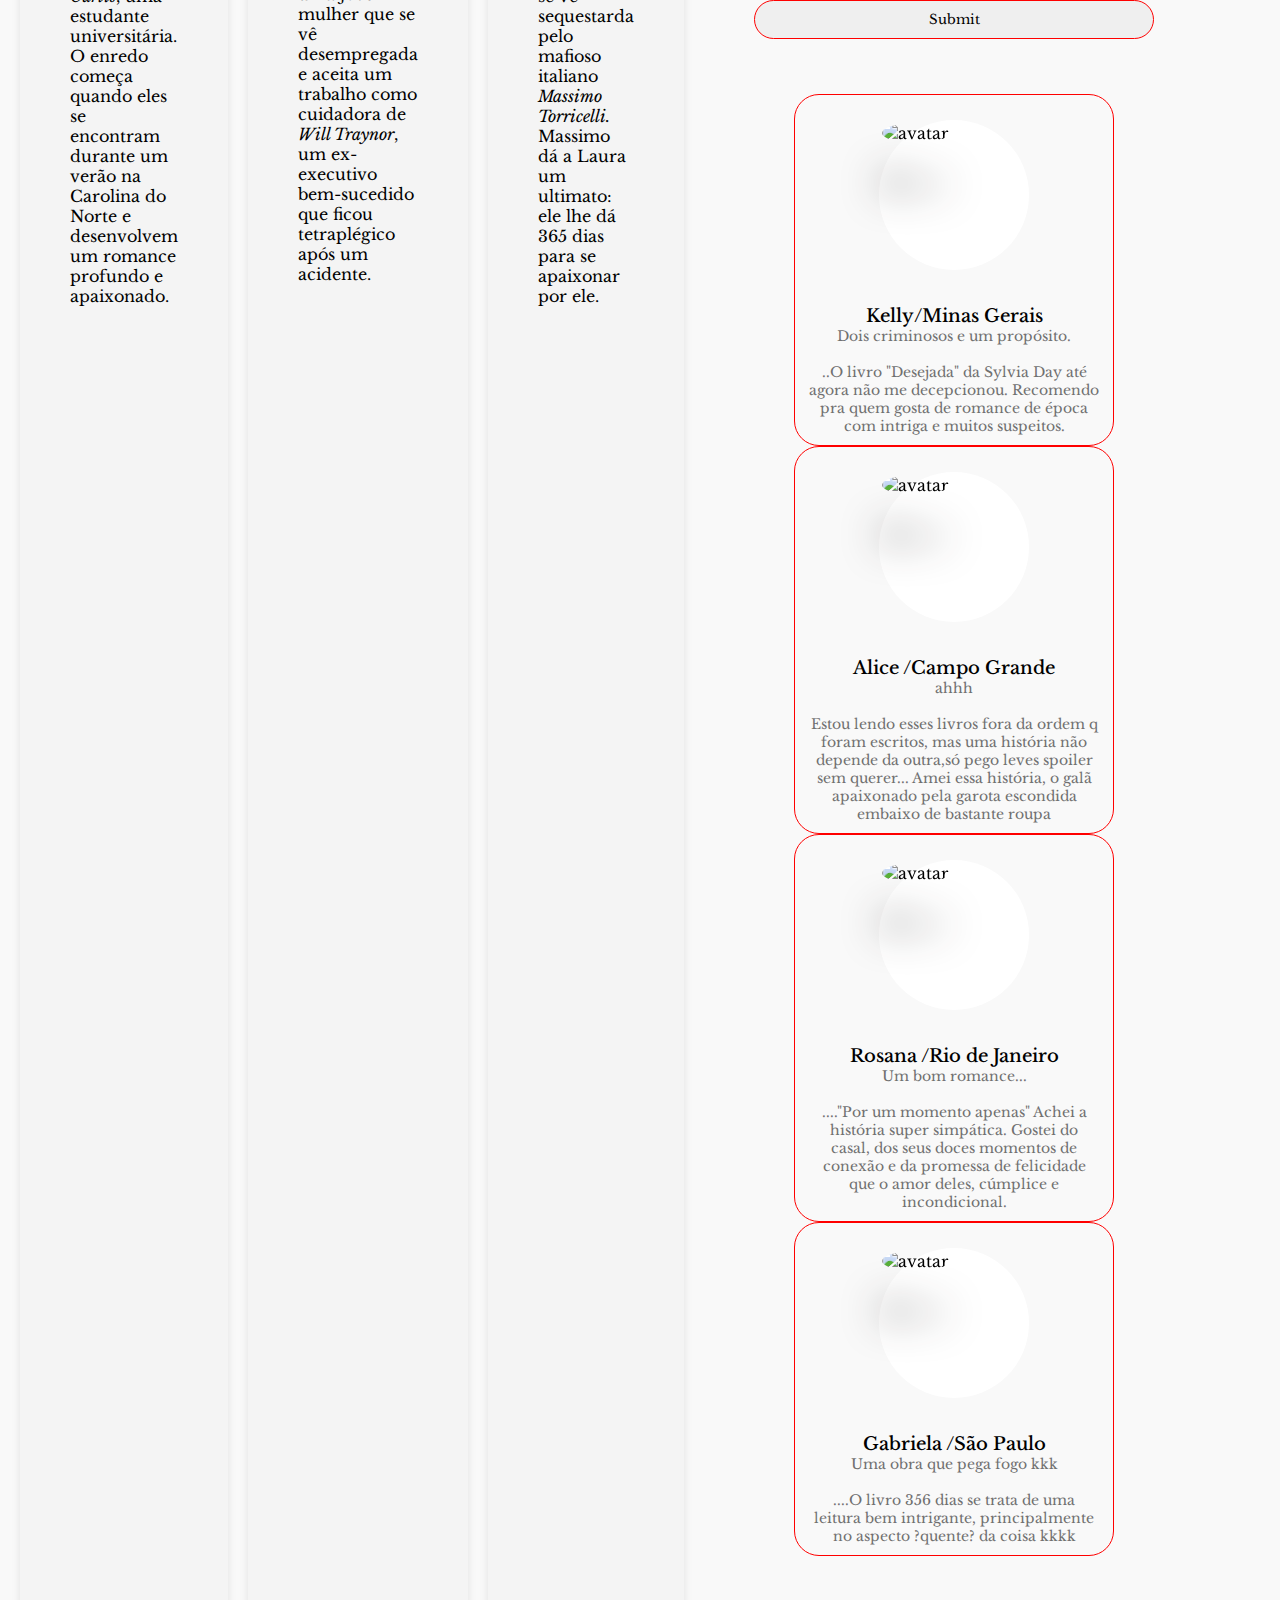
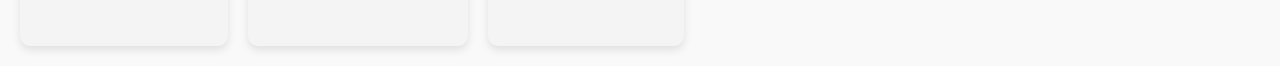
==== commit e5c79d2e: "Revitalizando os códigos existentes" ====
--- a/index.html
+++ b/index.html
@@ -21,7 +21,6 @@
     <header id="header">
         <div class="container">
             <div class="flex">
-                <!-- <a href="#"><i class='bx bx-book-reader'></i></a> -->
                  <img src="./src/img/book_14525789.png" alt="logo">
                 <nav>
                     <ul>
@@ -33,7 +32,6 @@
                 </nav>
             </div>
         </div>
-
     </header>
 
     <section class="banner">
@@ -51,7 +49,8 @@
             <p>Neste blog, compartilho minhas leituras as aventuras literárias que me fizeram rir, chorar e pensar.</p><br>
           </div>
         </div>
-        <div class="card-container-two">
+      </section>
+              <div class="card-container-two">
             <div class="card-two-1">
                 <DIV class="SOBREPOR">
                     <p>Favoritos do <br>
@@ -90,10 +89,9 @@
               </h5>
               <p>O livro segue a história de Laura Biel, uma jovem mulher que se vê sequestarda pelo mafioso italiano <i>Massimo Torricelli. </i> Massimo dá a Laura um ultimato: ele lhe dá 365 dias para se apaixonar por ele.</p>
             </div>
-      </section>
-
-
-<section id="livros" class="card-book">
+
+
+<!-- <section id="livros" class="card-book">
     <div class="listLivros">
         <h2>Coleção de <span>Livros</span></h2>
         <div class="livro">
@@ -200,7 +198,7 @@
             </a>
         </div>
     </div>
-</section>
+</section> -->
 
 <div class="box">
 
@@ -287,17 +285,17 @@
         
         <div class="swiper-pagination"></div>
     </div>
-</section>
-
-
-</div>
+</section> 
+
+
+</div> 
 
 <button id="btnVoltarAoTopo" onclick="voltarAoTopo()" title="Voltar ao Topo">▲</button>
 
 
-        <footer id="contato" class="footer-distributed">
+         <footer id="contato" class="footer-distributed">
             <div class="footer-left">
-                <h3>Entre Páginas &<span>Desejos</span> </h3>
+                <h3>Páginas <span>Secretas</span> </h3>
 
                 <p class="footer-links">
                     <a href="#">Sobre</a>
@@ -309,7 +307,7 @@
                     <a href="#">Contato</a>
                 </p>
 
-                <p class="footer-company-name">Copyright &copy; 2024<strong>GreiceDeveloper</strong>
+                <p class="footer-company-name">Copyright &copy; 2024<strong>GreiceDev</strong>
                 Direitos reservados</p>
             </div>
 
@@ -317,7 +315,7 @@
             <div class="footer-right">
                 <p class="footer-company-about">
                     <span>Sobre o Blog</span>
-                    <strong>Entre Páginas & Desejos </strong> Criado com o objetivo de oferecer um ambiente seguro e excitante para os amantes da literatura erótica.
+                    <strong>Páginas Secretas </strong> Criado com o objetivo de oferecer um ambiente seguro e excitante para os amantes da literatura erótica.
                 </p>
 
                 <div class="footer-icons">
@@ -327,11 +325,11 @@
                     <a href="https://www.linkedin.com/in/greice-santana-40837b300/" class='bx bxl-linkedin'></a>
                 </div>
             </div>
-        </footer>
+        </footer> 
 
 </body>
 
 <script src="https://cdn.jsdelivr.net/npm/swiper@11/swiper-bundle.min.js"></script>
 <script src="./src/js/script.js"></script>
 
-</html>
+</html> 
--- a/src/css/styles.css
+++ b/src/css/styles.css
@@ -8,23 +8,84 @@
     font-family: "Libre Baskerville", serif;
 }
 
+
+@media (max-height: 800px){
+  header{
+    padding-top: 40px;
+  }
+
+  .banner {
+    text-align: center; 
+  }
+
+  .banner h1 {
+    font-size: 50px; 
+  }
+
+  .container-about .about-content h2{
+    font-size: 24px;
+  }
+  footer{
+    position: static;
+  }
+}
+
+@media only screen and (max-width: 768px) {
+
+  .banner h1 {
+    word-break: break-all;
+    font-size: 15px; 
+  }
+  .box {
+      flex-direction: column;
+  }
+
+  .card-container-two{
+    flex-direction: column;
+    justify-content: center;
+  }
+
+ .form {
+      flex: auto;
+      width: 100%;
+  }
+
+ section  .slide-container{
+  width: 300px;
+  }
+
+  .card-book , .listLivros {
+    padding: 5px;
+
+  }
+}
+
+@media screen and (max-width: 880px) {
+  .footer-distributed .footer-left,
+  .footer-distributed .footer-right {
+    width: 100%;
+    text-align: center; 
+    margin-bottom: 20px; 
+  }
+
+  .footer-distributed .footer-left {
+    order: 1; 
+  }
+
+  .footer-distributed .footer-right {
+    order: 2; 
+  }
+}
+
+@media only screen and (min-width: 1600px) {
+
+  body {
+    font-size: 20px;
+  }
+}
+
 body{
   background-color: #f9f9f9;
-  /* cursor:url(../img/diar), auto; */
-}
-
-.container{
-  max-width: 1280px;
-  margin: auto;
-}
-
-.flex{
-  display: flex;
-  align-items: center;
-  justify-content: space-between;
-}
-.flex img{
-  width: 80px;
 }
 
 header{
@@ -35,8 +96,6 @@
   left: 0;
   transition: 0.5s;
 }
-
-
 header.rolagem a, header.rolagem i{
   color:black
 }
@@ -78,6 +137,19 @@
 h4:hover{
   color: red;
   cursor: pointer;
+}
+
+.container{
+  max-width: 1280px;
+  margin: auto;
+}
+.flex{
+  display: flex;
+  align-items: center;
+  justify-content: space-between;
+}
+.flex img{
+  width: 80px;
 }
 
 .banner{
@@ -96,11 +168,11 @@
 
 .banner h1{
   color: black;
-  font-size: 3rem;
-  white-space: nowrap;
-  overflow: hidden;
+  font-size: 45px;
+  word-break: break-word;
+  /* overflow: hidden; */
   border-radius: 2px solid black;
-  padding-left: 35%;
+  padding-left: 30%;
 } 
 
 .banner h1 span{
@@ -149,19 +221,57 @@
   line-height: 1.6;
 }
 .card-container-two {
-  display: flex;              /* Coloca os cards lado a lado */
-  justify-content: space-between; /* Adiciona espaço entre os cards */
+  display: flex;  
+  justify-content: space-between; 
   gap: 20px;  
-  padding: 20px;                /* Espaçamento entre os cards */
-}
-
-.card-two {
-  background-color: #f4f4f4;  /* Cor de fundo do card */
-  padding: 30px;              /* Espaçamento interno */
-  border-radius: 10px;        /* Bordas arredondadas */
-  box-shadow: 0 4px 8px rgba(0, 0, 0, 0.1); /* Sombra sutil */
-  flex: 1;                    /* Faz com que os cards tenham a mesma largura */
-  max-width: 300px;            /* Limita a largura máxima do card */
+  padding: 20px;               
+}
+
+.card-two-1{
+  background-color: #f4f4f4;  
+  padding: 30px;              
+  border-radius: 10px;        
+  box-shadow: 0 4px 8px rgba(0, 0, 0, 0.1); 
+  flex: 1;                   
+  max-width: 300px;       
+  position: relative;
+}
+.SOBREPOR{
+  width: 100px;
+  height: 100px;
+  background-color: rgba(255, 0, 0, 0.7); 
+  position: absolute; 
+  top: 0; 
+  right: 0; 
+  border-radius: 50%;
+  z-index: 10; 
+}
+.SOBREPOR  p{
+  display: flex; 
+  justify-content: center; 
+  align-items: center; 
+  color: white; 
+  font-weight: bold; 
+  text-align: center; 
+  padding: 50px;
+  margin: 15px;
+}
+
+.SOBREPOR img{
+  align-content: center;
+  width: 180px;
+  border-radius: 15px;
+  filter: drop-shadow(0 50px 20px #1d1819);
+
+}
+
+.card-two-1 {
+  background-color: #f4f4f4; 
+  padding: 30px;             
+  border-radius: 10px;       
+  box-shadow: 0 4px 8px rgba(0, 0, 0, 0.1); 
+  flex: 1;                   
+  max-width: 350px;           
 }
 
 .card-container-two img{
@@ -176,17 +286,16 @@
   font-style: italic;  
   color: #666;  
 }
-.card-two h2 {
+.card-two-1 h2 {
   margin-top: 45px;
 }
 
 
-.card-two p {
-  padding: 15px;
-  font-size: 1rem;            /* Define o tamanho da fonte */
-}
-
-
+.card-two-1 p {
+  padding: 5px;
+  margin: 15px;
+  font-size: 1rem;  
+}
 
 .about-image img {
   width: 100%;
@@ -236,28 +345,6 @@
 .listLivros span{
   color: red;
 } 
-
-@media only screen and (max-width: 768px) {
-    .box {
-        flex-direction: column;
-    }
-
-    
-   .form {
-        flex: auto;
-        width: 100%;
-    }
-
-   section  .slide-container{
-    width: 300px;
-    }
-
-    .card-book , .listLivros {
-      padding: 5px;
-
-    }
-}
-
 
   .box{
     min-height: 50vh;
@@ -385,27 +472,6 @@
     bottom: 0;
   }
 
-  @media (max-height: 800px) {
-    footer{
-      position: static;
-    }
-    header{
-      padding-top: 40px;
-    }
-
-    .banner {
-      text-align: center; 
-    }
-  
-    .banner h1 {
-      font-size: 50px; 
-    }
-
-    .container-about .about-content h2{
-      font-size: 24px;
-    }
-  }
-
   .footer-distributed{
     background-color: #f9f9f9;
     box-sizing: border-box;
@@ -506,27 +572,3 @@
   color: red;
 }
 
-
-@media screen and (max-width: 880px) {
-  .footer-distributed .footer-left,
-  .footer-distributed .footer-right {
-    width: 100%;
-    text-align: center; 
-    margin-bottom: 20px; 
-  }
-
-  .footer-distributed .footer-left {
-    order: 1; 
-  }
-
-  .footer-distributed .footer-right {
-    order: 2; 
-  }
-}
-
-@media only screen and (min-width: 1600px) {
-
-  body {
-    font-size: 20px;
-  }
-}--- a/src/css/styles.css
+++ b/src/css/styles.css
@@ -8,23 +8,84 @@
     font-family: "Libre Baskerville", serif;
 }
 
+
+@media (max-height: 800px){
+  header{
+    padding-top: 40px;
+  }
+
+  .banner {
+    text-align: center; 
+  }
+
+  .banner h1 {
+    font-size: 50px; 
+  }
+
+  .container-about .about-content h2{
+    font-size: 24px;
+  }
+  footer{
+    position: static;
+  }
+}
+
+@media only screen and (max-width: 768px) {
+
+  .banner h1 {
+    word-break: break-all;
+    font-size: 15px; 
+  }
+  .box {
+      flex-direction: column;
+  }
+
+  .card-container-two{
+    flex-direction: column;
+    justify-content: center;
+  }
+
+ .form {
+      flex: auto;
+      width: 100%;
+  }
+
+ section  .slide-container{
+  width: 300px;
+  }
+
+  .card-book , .listLivros {
+    padding: 5px;
+
+  }
+}
+
+@media screen and (max-width: 880px) {
+  .footer-distributed .footer-left,
+  .footer-distributed .footer-right {
+    width: 100%;
+    text-align: center; 
+    margin-bottom: 20px; 
+  }
+
+  .footer-distributed .footer-left {
+    order: 1; 
+  }
+
+  .footer-distributed .footer-right {
+    order: 2; 
+  }
+}
+
+@media only screen and (min-width: 1600px) {
+
+  body {
+    font-size: 20px;
+  }
+}
+
 body{
   background-color: #f9f9f9;
-  /* cursor:url(../img/diar), auto; */
-}
-
-.container{
-  max-width: 1280px;
-  margin: auto;
-}
-
-.flex{
-  display: flex;
-  align-items: center;
-  justify-content: space-between;
-}
-.flex img{
-  width: 80px;
 }
 
 header{
@@ -35,8 +96,6 @@
   left: 0;
   transition: 0.5s;
 }
-
-
 header.rolagem a, header.rolagem i{
   color:black
 }
@@ -78,6 +137,19 @@
 h4:hover{
   color: red;
   cursor: pointer;
+}
+
+.container{
+  max-width: 1280px;
+  margin: auto;
+}
+.flex{
+  display: flex;
+  align-items: center;
+  justify-content: space-between;
+}
+.flex img{
+  width: 80px;
 }
 
 .banner{
@@ -96,11 +168,11 @@
 
 .banner h1{
   color: black;
-  font-size: 3rem;
-  white-space: nowrap;
-  overflow: hidden;
+  font-size: 45px;
+  word-break: break-word;
+  /* overflow: hidden; */
   border-radius: 2px solid black;
-  padding-left: 35%;
+  padding-left: 30%;
 } 
 
 .banner h1 span{
@@ -149,19 +221,57 @@
   line-height: 1.6;
 }
 .card-container-two {
-  display: flex;              /* Coloca os cards lado a lado */
-  justify-content: space-between; /* Adiciona espaço entre os cards */
+  display: flex;  
+  justify-content: space-between; 
   gap: 20px;  
-  padding: 20px;                /* Espaçamento entre os cards */
-}
-
-.card-two {
-  background-color: #f4f4f4;  /* Cor de fundo do card */
-  padding: 30px;              /* Espaçamento interno */
-  border-radius: 10px;        /* Bordas arredondadas */
-  box-shadow: 0 4px 8px rgba(0, 0, 0, 0.1); /* Sombra sutil */
-  flex: 1;                    /* Faz com que os cards tenham a mesma largura */
-  max-width: 300px;            /* Limita a largura máxima do card */
+  padding: 20px;               
+}
+
+.card-two-1{
+  background-color: #f4f4f4;  
+  padding: 30px;              
+  border-radius: 10px;        
+  box-shadow: 0 4px 8px rgba(0, 0, 0, 0.1); 
+  flex: 1;                   
+  max-width: 300px;       
+  position: relative;
+}
+.SOBREPOR{
+  width: 100px;
+  height: 100px;
+  background-color: rgba(255, 0, 0, 0.7); 
+  position: absolute; 
+  top: 0; 
+  right: 0; 
+  border-radius: 50%;
+  z-index: 10; 
+}
+.SOBREPOR  p{
+  display: flex; 
+  justify-content: center; 
+  align-items: center; 
+  color: white; 
+  font-weight: bold; 
+  text-align: center; 
+  padding: 50px;
+  margin: 15px;
+}
+
+.SOBREPOR img{
+  align-content: center;
+  width: 180px;
+  border-radius: 15px;
+  filter: drop-shadow(0 50px 20px #1d1819);
+
+}
+
+.card-two-1 {
+  background-color: #f4f4f4; 
+  padding: 30px;             
+  border-radius: 10px;       
+  box-shadow: 0 4px 8px rgba(0, 0, 0, 0.1); 
+  flex: 1;                   
+  max-width: 350px;           
 }
 
 .card-container-two img{
@@ -176,17 +286,16 @@
   font-style: italic;  
   color: #666;  
 }
-.card-two h2 {
+.card-two-1 h2 {
   margin-top: 45px;
 }
 
 
-.card-two p {
-  padding: 15px;
-  font-size: 1rem;            /* Define o tamanho da fonte */
-}
-
-
+.card-two-1 p {
+  padding: 5px;
+  margin: 15px;
+  font-size: 1rem;  
+}
 
 .about-image img {
   width: 100%;
@@ -236,28 +345,6 @@
 .listLivros span{
   color: red;
 } 
-
-@media only screen and (max-width: 768px) {
-    .box {
-        flex-direction: column;
-    }
-
-    
-   .form {
-        flex: auto;
-        width: 100%;
-    }
-
-   section  .slide-container{
-    width: 300px;
-    }
-
-    .card-book , .listLivros {
-      padding: 5px;
-
-    }
-}
-
 
   .box{
     min-height: 50vh;
@@ -385,27 +472,6 @@
     bottom: 0;
   }
 
-  @media (max-height: 800px) {
-    footer{
-      position: static;
-    }
-    header{
-      padding-top: 40px;
-    }
-
-    .banner {
-      text-align: center; 
-    }
-  
-    .banner h1 {
-      font-size: 50px; 
-    }
-
-    .container-about .about-content h2{
-      font-size: 24px;
-    }
-  }
-
   .footer-distributed{
     background-color: #f9f9f9;
     box-sizing: border-box;
@@ -506,27 +572,3 @@
   color: red;
 }
 
-
-@media screen and (max-width: 880px) {
-  .footer-distributed .footer-left,
-  .footer-distributed .footer-right {
-    width: 100%;
-    text-align: center; 
-    margin-bottom: 20px; 
-  }
-
-  .footer-distributed .footer-left {
-    order: 1; 
-  }
-
-  .footer-distributed .footer-right {
-    order: 2; 
-  }
-}
-
-@media only screen and (min-width: 1600px) {
-
-  body {
-    font-size: 20px;
-  }
-}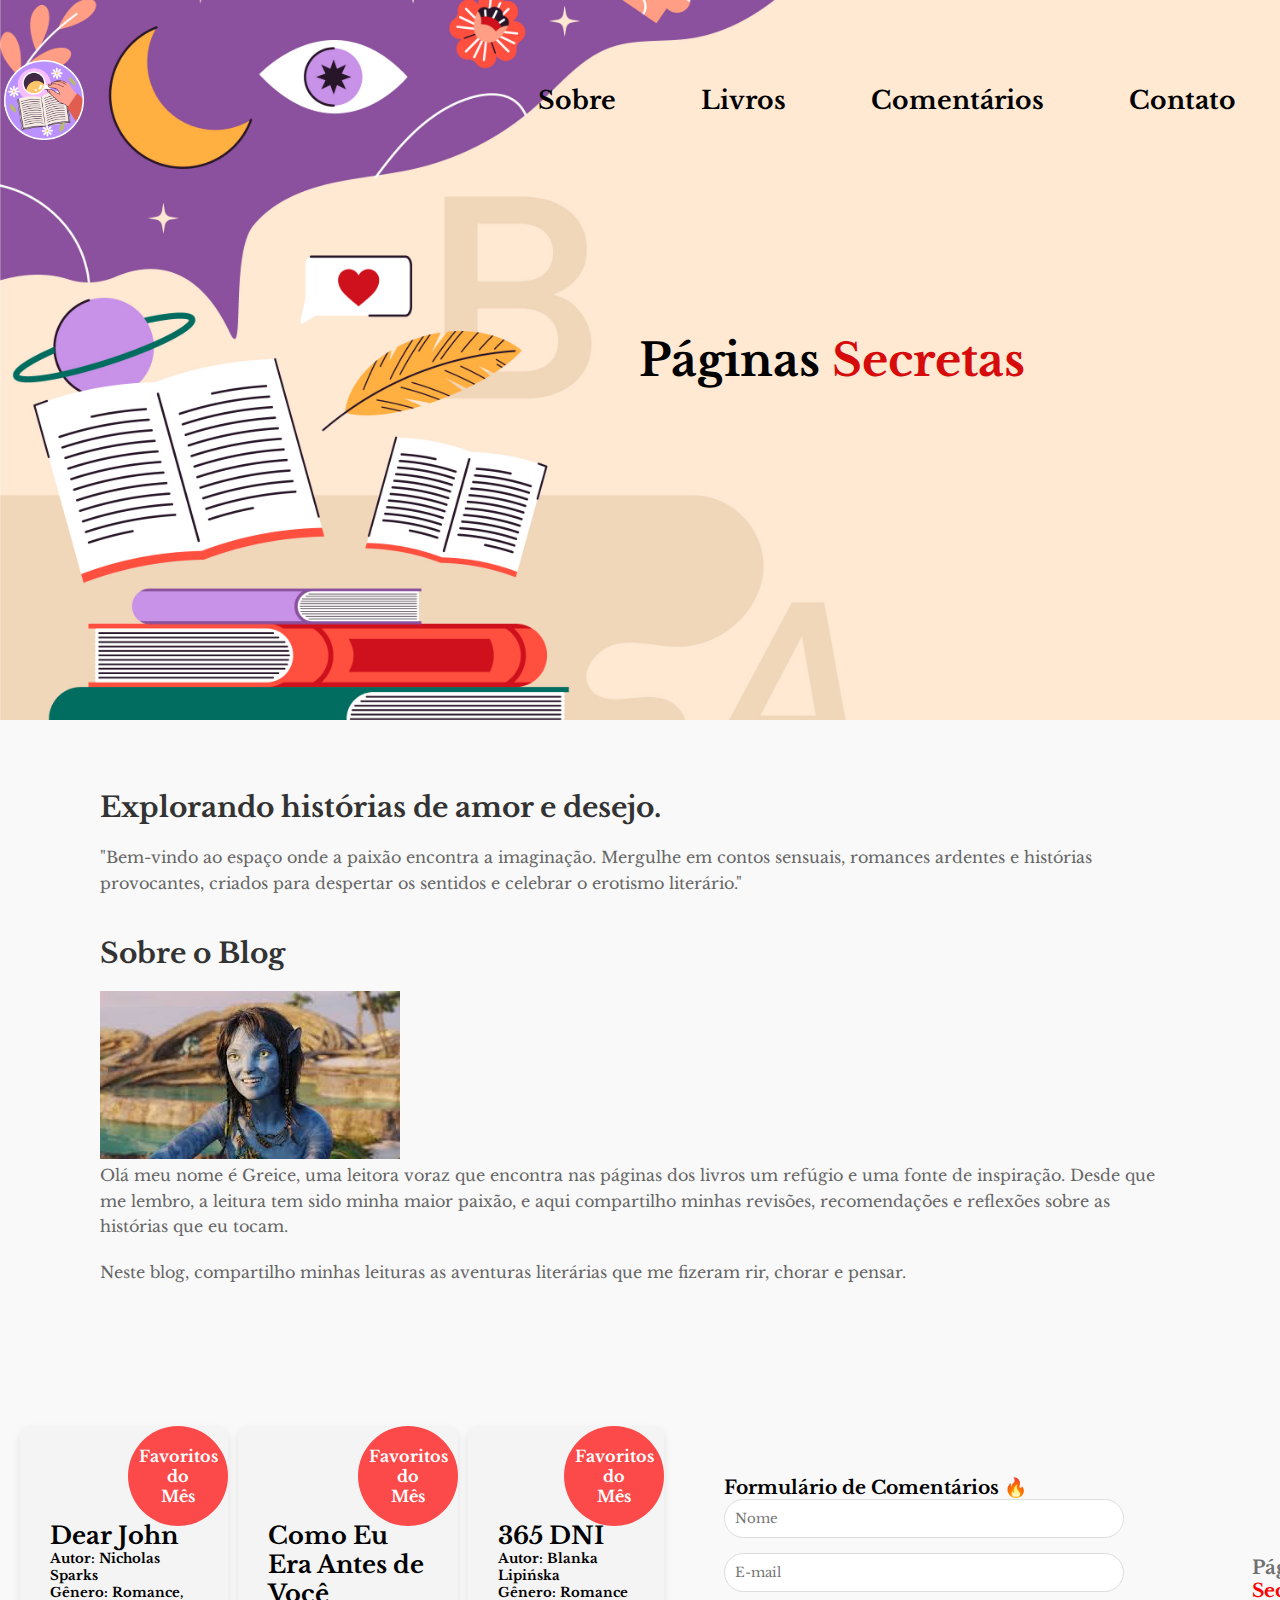
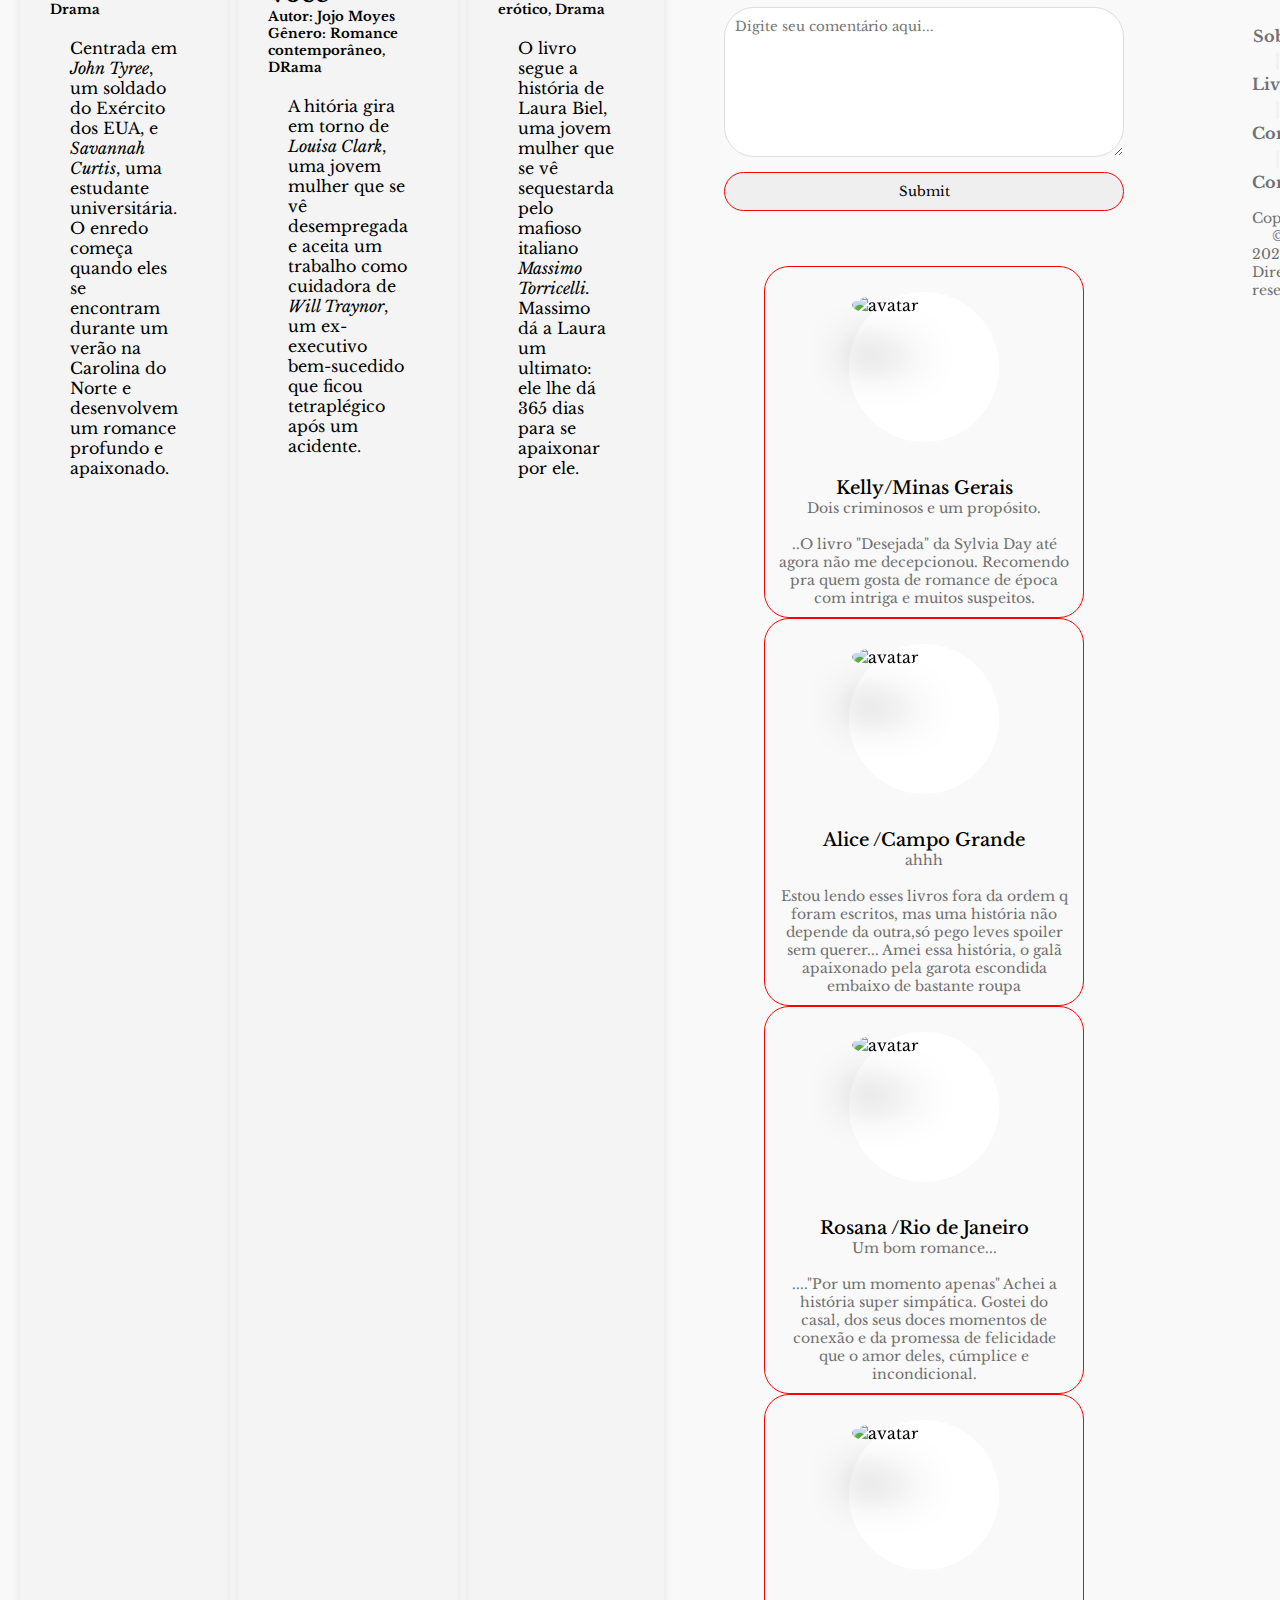
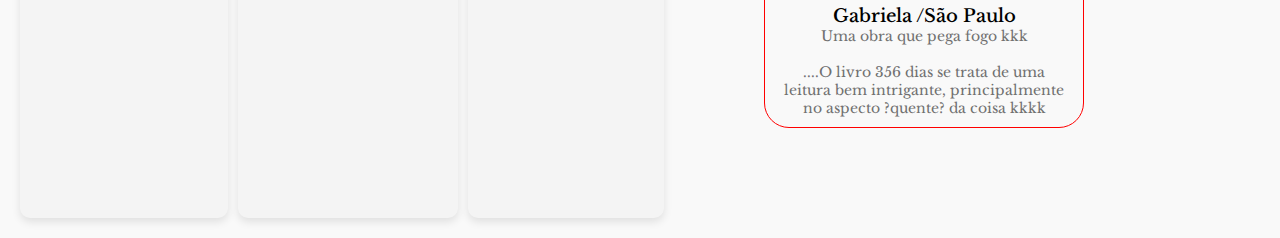
==== commit af950c6f: "alterando posicionamento da div" ====
--- a/index.html
+++ b/index.html
@@ -45,6 +45,10 @@
             <h2>Explorando histórias de amor e desejo.</h2><br>
             <p>"Bem-vindo ao espaço onde a paixão encontra a imaginação. Mergulhe em contos sensuais, romances ardentes e histórias provocantes, criados para despertar os sentidos e celebrar o erotismo literário."</p> <br> <br>
             <h2>Sobre o Blog </h2><br>
+            <div class="autor">
+                    <img src="[data-uri]" alt="">
+            </div>
+            
             <p>Olá meu nome é Greice, uma leitora voraz que encontra nas páginas dos livros um refúgio e uma fonte de inspiração. Desde que me lembro, a leitura tem sido minha maior paixão, e aqui compartilho minhas revisões, recomendações e reflexões sobre as histórias que eu tocam.</p> <br>
             <p>Neste blog, compartilho minhas leituras as aventuras literárias que me fizeram rir, chorar e pensar.</p><br>
           </div>
--- a/src/css/styles.css
+++ b/src/css/styles.css
@@ -6,82 +6,6 @@
     padding: 0;
     box-sizing: border-box;
     font-family: "Libre Baskerville", serif;
-}
-
-
-@media (max-height: 800px){
-  header{
-    padding-top: 40px;
-  }
-
-  .banner {
-    text-align: center; 
-  }
-
-  .banner h1 {
-    font-size: 50px; 
-  }
-
-  .container-about .about-content h2{
-    font-size: 24px;
-  }
-  footer{
-    position: static;
-  }
-}
-
-@media only screen and (max-width: 768px) {
-
-  .banner h1 {
-    word-break: break-all;
-    font-size: 15px; 
-  }
-  .box {
-      flex-direction: column;
-  }
-
-  .card-container-two{
-    flex-direction: column;
-    justify-content: center;
-  }
-
- .form {
-      flex: auto;
-      width: 100%;
-  }
-
- section  .slide-container{
-  width: 300px;
-  }
-
-  .card-book , .listLivros {
-    padding: 5px;
-
-  }
-}
-
-@media screen and (max-width: 880px) {
-  .footer-distributed .footer-left,
-  .footer-distributed .footer-right {
-    width: 100%;
-    text-align: center; 
-    margin-bottom: 20px; 
-  }
-
-  .footer-distributed .footer-left {
-    order: 1; 
-  }
-
-  .footer-distributed .footer-right {
-    order: 2; 
-  }
-}
-
-@media only screen and (min-width: 1600px) {
-
-  body {
-    font-size: 20px;
-  }
 }
 
 body{
@@ -96,6 +20,7 @@
   left: 0;
   transition: 0.5s;
 }
+
 header.rolagem a, header.rolagem i{
   color:black
 }
@@ -170,7 +95,7 @@
   color: black;
   font-size: 45px;
   word-break: break-word;
-  /* overflow: hidden; */
+  overflow: hidden;
   border-radius: 2px solid black;
   padding-left: 30%;
 } 
@@ -220,10 +145,11 @@
   font-size: 16px;
   line-height: 1.6;
 }
+
 .card-container-two {
   display: flex;  
-  justify-content: space-between; 
-  gap: 20px;  
+  justify-content:space-between; 
+  gap: 10px;  
   padding: 20px;               
 }
 
@@ -233,9 +159,10 @@
   border-radius: 10px;        
   box-shadow: 0 4px 8px rgba(0, 0, 0, 0.1); 
   flex: 1;                   
-  max-width: 300px;       
+  max-width: 45%;       
   position: relative;
 }
+
 .SOBREPOR{
   width: 100px;
   height: 100px;
@@ -572,3 +499,81 @@
   color: red;
 }
 
+@media (max-height: 800px){
+  header{
+    padding-top: 40px;
+  }
+
+  .banner {
+    text-align: center; 
+  }
+
+  .banner h1 {
+    font-size: 50px; 
+  }
+
+  .card-container-two{
+    display: block;
+  }
+
+  .container-about .about-content h2{
+    font-size: 24px;
+  }
+  footer{
+    position: static;
+  }
+}
+
+@media only screen and (max-width: 768px) {
+
+  .banner h1 {
+    word-break: break-all;
+    font-size: 15px; 
+  }
+  .box {
+      flex-direction: column;
+  }
+
+  .card-container-two{
+    flex-direction: column;
+    justify-content: center;
+  }
+
+ .form {
+      flex: auto;
+      width: 100%;
+  }
+
+ section  .slide-container{
+  width: 300px;
+  }
+
+  .card-book , .listLivros {
+    padding: 5px;
+
+  }
+}
+
+@media screen and (max-width: 880px) {
+  .footer-distributed .footer-left,
+  .footer-distributed .footer-right {
+    width: 100%;
+    text-align: center; 
+    margin-bottom: 20px; 
+  }
+
+  .footer-distributed .footer-left {
+    order: 1; 
+  }
+
+  .footer-distributed .footer-right {
+    order: 2; 
+  }
+}
+
+@media only screen and (min-width: 1600px) {
+
+  body {
+    font-size: 20px;
+  }
+}
--- a/src/css/styles.css
+++ b/src/css/styles.css
@@ -6,82 +6,6 @@
     padding: 0;
     box-sizing: border-box;
     font-family: "Libre Baskerville", serif;
-}
-
-
-@media (max-height: 800px){
-  header{
-    padding-top: 40px;
-  }
-
-  .banner {
-    text-align: center; 
-  }
-
-  .banner h1 {
-    font-size: 50px; 
-  }
-
-  .container-about .about-content h2{
-    font-size: 24px;
-  }
-  footer{
-    position: static;
-  }
-}
-
-@media only screen and (max-width: 768px) {
-
-  .banner h1 {
-    word-break: break-all;
-    font-size: 15px; 
-  }
-  .box {
-      flex-direction: column;
-  }
-
-  .card-container-two{
-    flex-direction: column;
-    justify-content: center;
-  }
-
- .form {
-      flex: auto;
-      width: 100%;
-  }
-
- section  .slide-container{
-  width: 300px;
-  }
-
-  .card-book , .listLivros {
-    padding: 5px;
-
-  }
-}
-
-@media screen and (max-width: 880px) {
-  .footer-distributed .footer-left,
-  .footer-distributed .footer-right {
-    width: 100%;
-    text-align: center; 
-    margin-bottom: 20px; 
-  }
-
-  .footer-distributed .footer-left {
-    order: 1; 
-  }
-
-  .footer-distributed .footer-right {
-    order: 2; 
-  }
-}
-
-@media only screen and (min-width: 1600px) {
-
-  body {
-    font-size: 20px;
-  }
 }
 
 body{
@@ -96,6 +20,7 @@
   left: 0;
   transition: 0.5s;
 }
+
 header.rolagem a, header.rolagem i{
   color:black
 }
@@ -170,7 +95,7 @@
   color: black;
   font-size: 45px;
   word-break: break-word;
-  /* overflow: hidden; */
+  overflow: hidden;
   border-radius: 2px solid black;
   padding-left: 30%;
 } 
@@ -220,10 +145,11 @@
   font-size: 16px;
   line-height: 1.6;
 }
+
 .card-container-two {
   display: flex;  
-  justify-content: space-between; 
-  gap: 20px;  
+  justify-content:space-between; 
+  gap: 10px;  
   padding: 20px;               
 }
 
@@ -233,9 +159,10 @@
   border-radius: 10px;        
   box-shadow: 0 4px 8px rgba(0, 0, 0, 0.1); 
   flex: 1;                   
-  max-width: 300px;       
+  max-width: 45%;       
   position: relative;
 }
+
 .SOBREPOR{
   width: 100px;
   height: 100px;
@@ -572,3 +499,81 @@
   color: red;
 }
 
+@media (max-height: 800px){
+  header{
+    padding-top: 40px;
+  }
+
+  .banner {
+    text-align: center; 
+  }
+
+  .banner h1 {
+    font-size: 50px; 
+  }
+
+  .card-container-two{
+    display: block;
+  }
+
+  .container-about .about-content h2{
+    font-size: 24px;
+  }
+  footer{
+    position: static;
+  }
+}
+
+@media only screen and (max-width: 768px) {
+
+  .banner h1 {
+    word-break: break-all;
+    font-size: 15px; 
+  }
+  .box {
+      flex-direction: column;
+  }
+
+  .card-container-two{
+    flex-direction: column;
+    justify-content: center;
+  }
+
+ .form {
+      flex: auto;
+      width: 100%;
+  }
+
+ section  .slide-container{
+  width: 300px;
+  }
+
+  .card-book , .listLivros {
+    padding: 5px;
+
+  }
+}
+
+@media screen and (max-width: 880px) {
+  .footer-distributed .footer-left,
+  .footer-distributed .footer-right {
+    width: 100%;
+    text-align: center; 
+    margin-bottom: 20px; 
+  }
+
+  .footer-distributed .footer-left {
+    order: 1; 
+  }
+
+  .footer-distributed .footer-right {
+    order: 2; 
+  }
+}
+
+@media only screen and (min-width: 1600px) {
+
+  body {
+    font-size: 20px;
+  }
+}
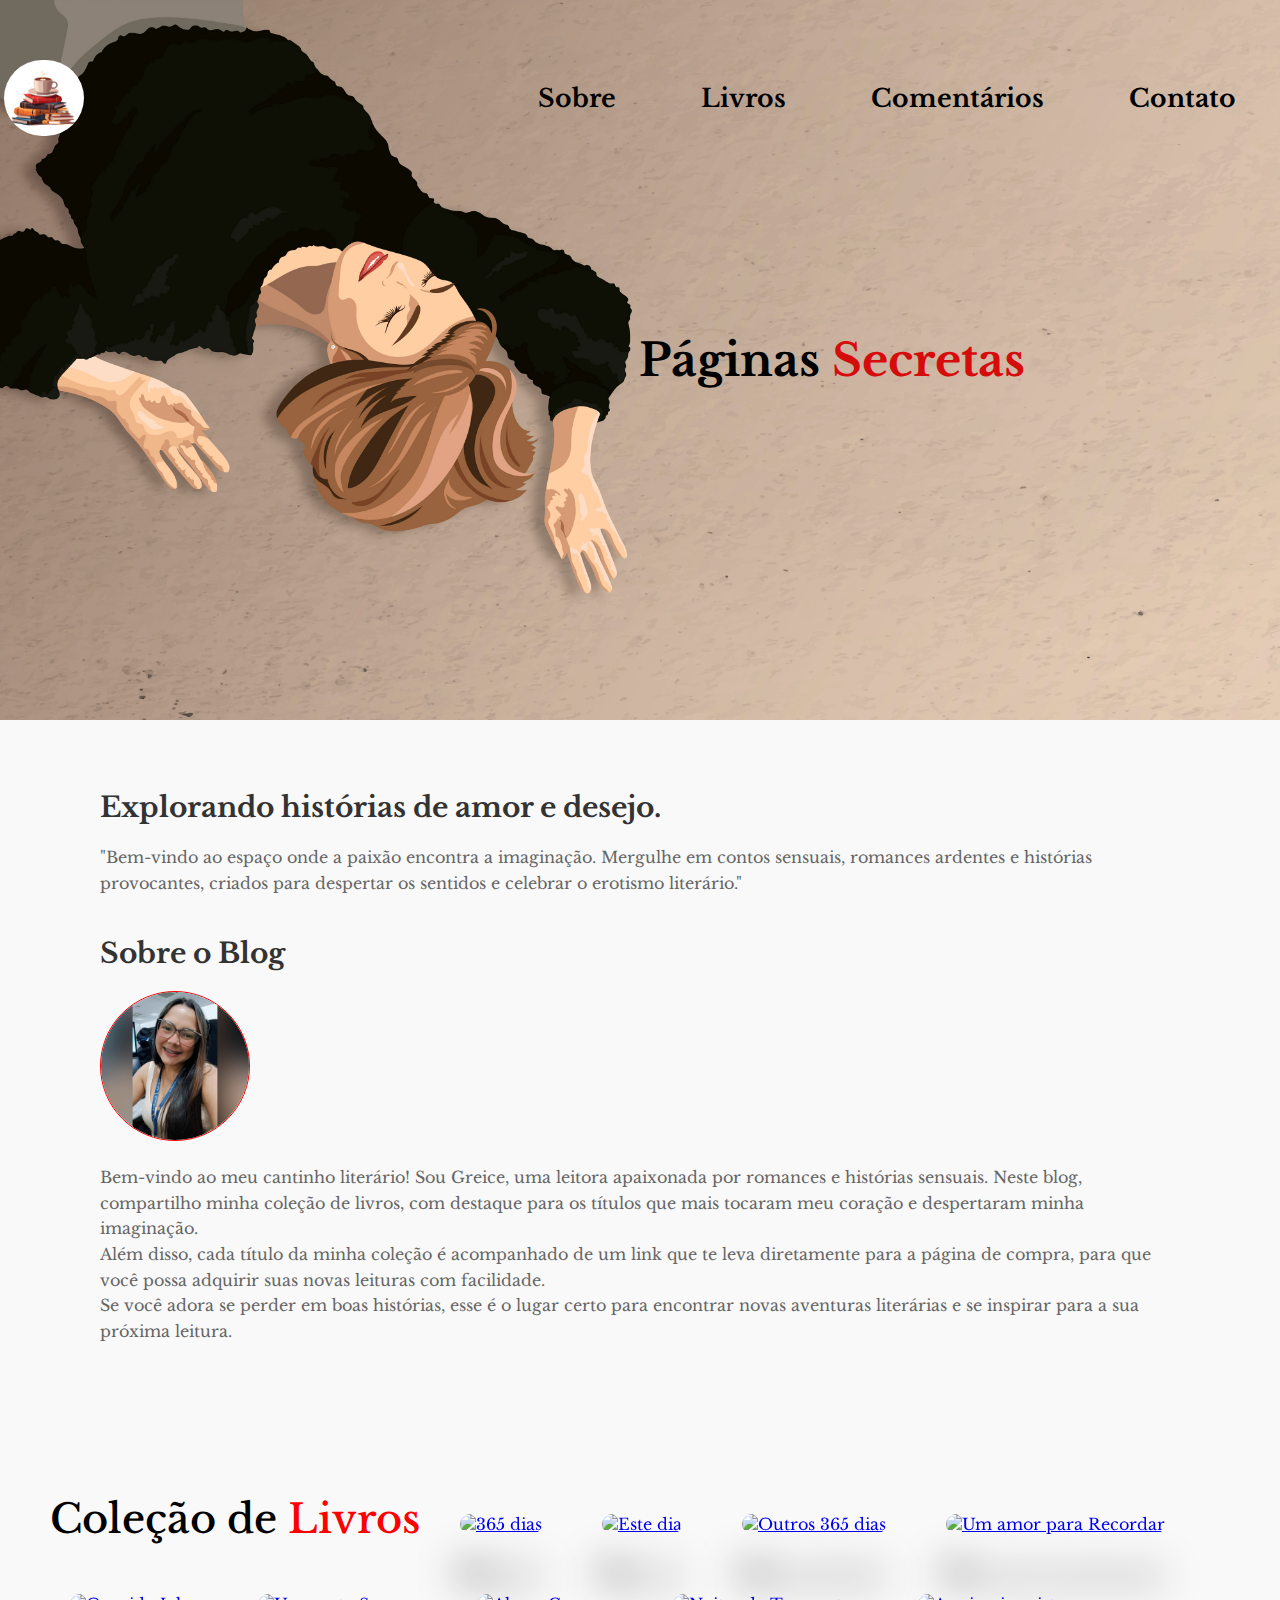
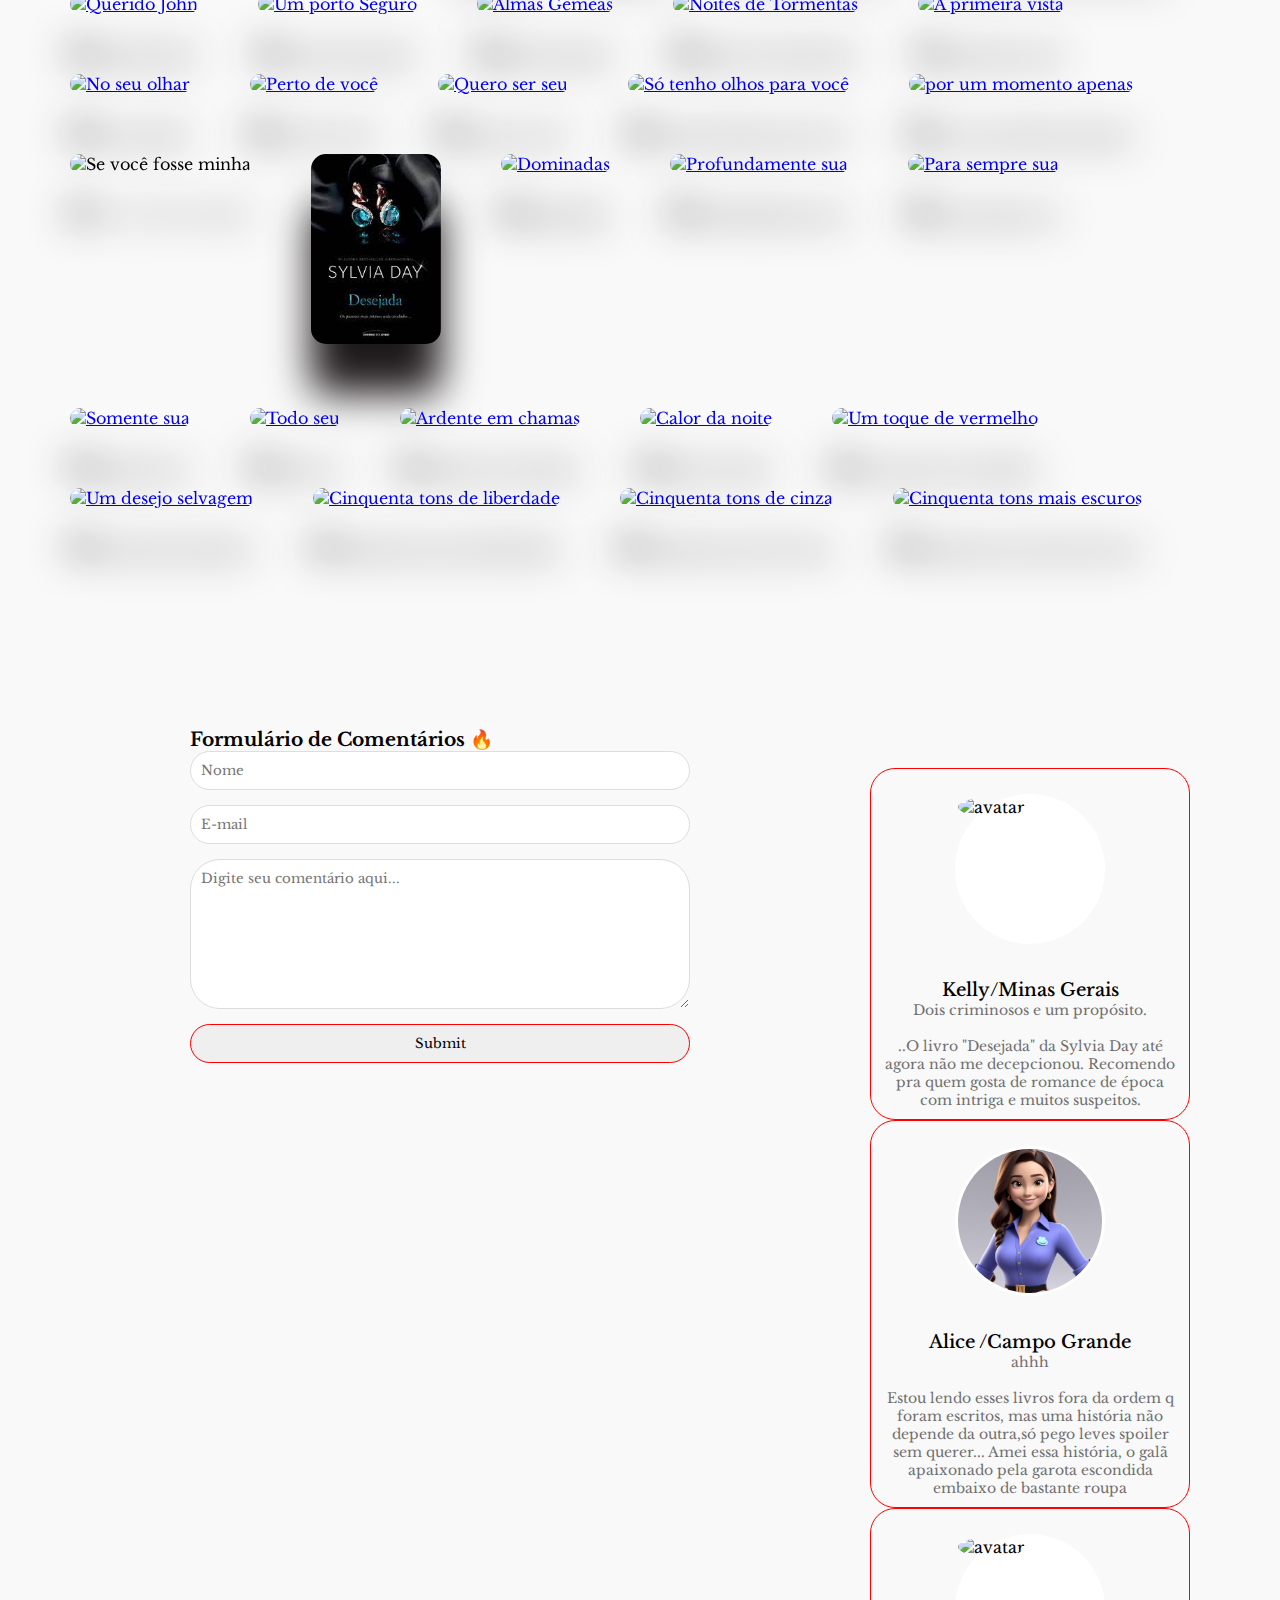
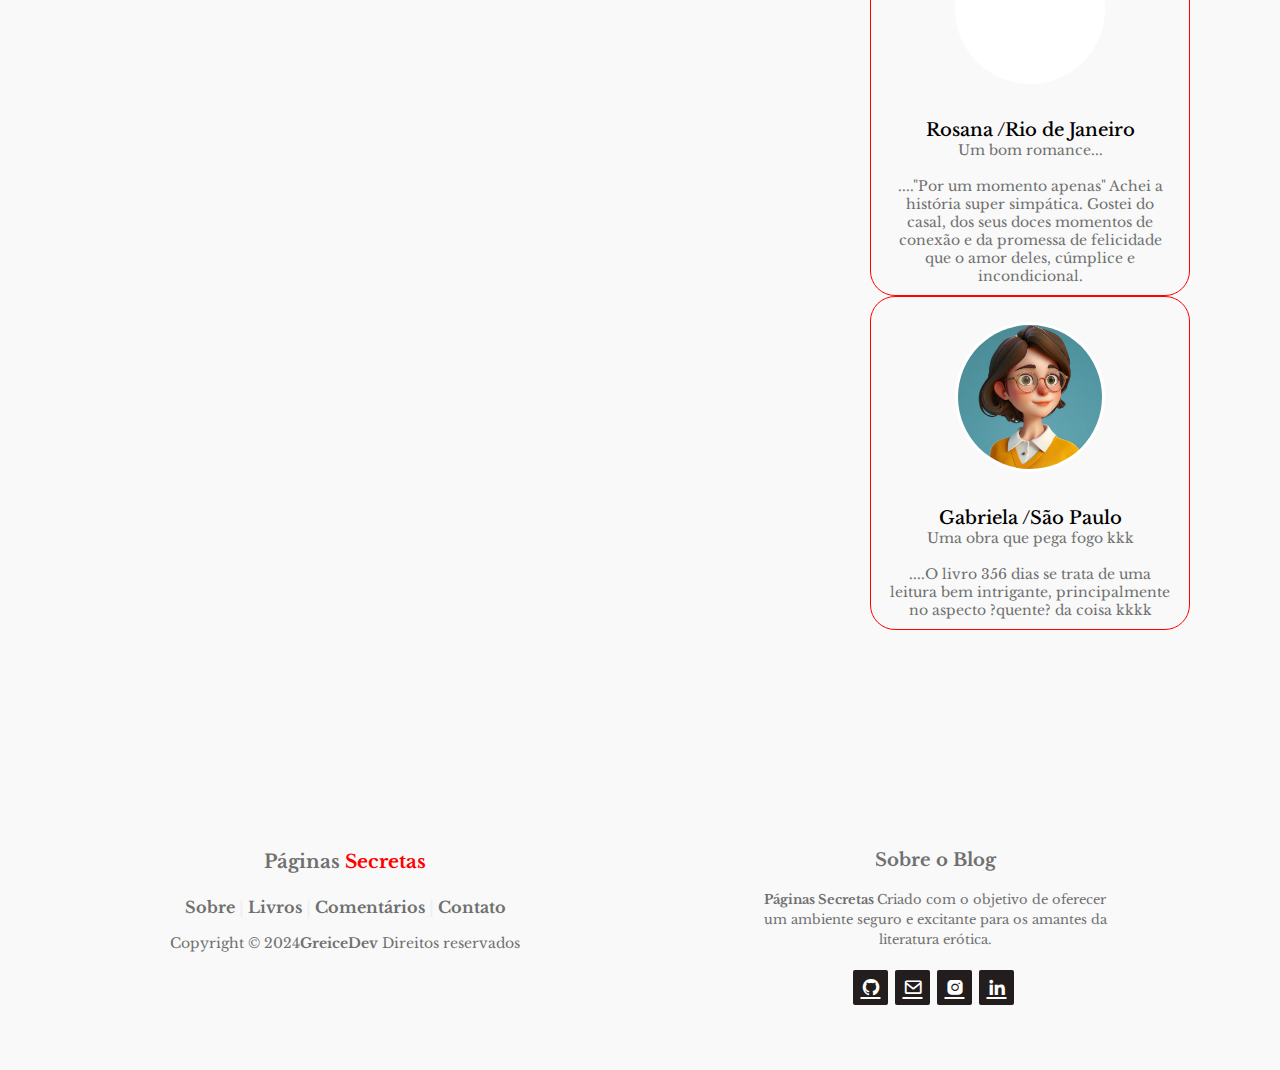
==== commit 694f6c54: "Alteração" ====
--- a/index.html
+++ b/index.html
@@ -28,7 +28,7 @@
                         <li><a href="#livros">Livros</a></li>
                         <li><a href="#comentarios">Comentários</a></li>
                         <li><a href="#contato">Contato</a></li>
-                    </ul>
+                    </ul>   
                 </nav>
             </div>
         </div>
@@ -44,58 +44,22 @@
           <div class="about-content">
             <h2>Explorando histórias de amor e desejo.</h2><br>
             <p>"Bem-vindo ao espaço onde a paixão encontra a imaginação. Mergulhe em contos sensuais, romances ardentes e histórias provocantes, criados para despertar os sentidos e celebrar o erotismo literário."</p> <br> <br>
-            <h2>Sobre o Blog </h2><br>
+            <h2>Sobre o Blog </h2>
+            <br>
             <div class="autor">
-                    <img src="[data-uri]" alt="">
-            </div>
+                    <img src="./src/img/perfil.jpeg" alt="">
+            </div><br>
             
-            <p>Olá meu nome é Greice, uma leitora voraz que encontra nas páginas dos livros um refúgio e uma fonte de inspiração. Desde que me lembro, a leitura tem sido minha maior paixão, e aqui compartilho minhas revisões, recomendações e reflexões sobre as histórias que eu tocam.</p> <br>
-            <p>Neste blog, compartilho minhas leituras as aventuras literárias que me fizeram rir, chorar e pensar.</p><br>
+            <p>Bem-vindo ao meu cantinho literário! Sou Greice, uma leitora apaixonada por romances e histórias sensuais. Neste blog, compartilho minha coleção de livros, com destaque para os títulos que mais tocaram meu coração e despertaram minha imaginação.<br>
+
+             Além disso, cada título da minha coleção é acompanhado de um link que te leva diretamente para a página de compra, para que você possa adquirir suas novas leituras com facilidade.<br>
+                
+                Se você adora se perder em boas histórias, esse é o lugar certo para encontrar novas aventuras literárias e se inspirar para a sua próxima leitura.</p>
           </div>
         </div>
       </section>
-              <div class="card-container-two">
-            <div class="card-two-1">
-                <DIV class="SOBREPOR">
-                    <p>Favoritos do <br>
-                        Mês</p>
-                </DIV>
-                <img src="https://static0.moviewebimages.com/wordpress/wp-content/uploads/movie/QmMtvc5xmzObKQdQqQWjG7kMOh5AUA.jpg" alt="">
-                <h2>Dear John</h2>
-              <h5>Autor: Nicholas Sparks <br>
-                Gênero: Romance, Drama
-              </h5>
-              <p> Centrada em <i>John Tyree</i>, um soldado do Exército dos EUA, e <i>Savannah Curtis</i>, uma estudante universitária. O enredo começa quando eles se encontram durante um verão na Carolina do Norte e desenvolvem um romance profundo e apaixonado. </p>
-            </div>
-            
-            <div class="card-two-1">
-                <DIV class="SOBREPOR">
-                    <p>Favoritos do <br>
-                        Mês</p>
-                </DIV>
-                <img src="https://s2-gshow.glbimg.com/Fq7t8WZrXP9Ue4MbYc6Z1ELrCto=/0x0:1080x1080/984x0/smart/filters:strip_icc()/i.s3.glbimg.com/v1/AUTH_e84042ef78cb4708aeebdf1c68c6cbd6/internal_photos/bs/2021/e/t/j9dALBRoW1gpmHNzKbsw/como-eu-era-antes-de-voce-atores-mostra-amizade-em-fotos-divertidas-nos-bastidores-5-.jpg" alt="">
-                <h2>Como Eu Era Antes de Você</h2>
-              <h5>Autor: Jojo Moyes <br>
-                Gênero: Romance contemporâneo, DRama
-              </h5>
-              <p>A hitória gira em torno de  <i>Louisa Clark</i>, uma jovem mulher que se vê desempregada e aceita um trabalho como cuidadora de <i>Will Traynor</i>, um ex-executivo bem-sucedido que ficou tetraplégico após um acidente.  </p>
-            </div>
-            
-            <div class="card-two-1">
-                <DIV class="SOBREPOR">
-                    <p>Favoritos do <br>
-                        Mês</p>
-                </DIV>
-                <img src="https://www.kobieta.pl/media/cache/default_view/uploads/media/default/0003/73/fe0e39fa25f4726877645e8a58ca6a27f84b8d69.jpeg" alt="">
-                <h2>365 DNI</h2>
-              <h5>Autor: Blanka Lipińska<br>
-                Gênero: Romance erótico, Drama
-              </h5>
-              <p>O livro segue a história de Laura Biel, uma jovem mulher que se vê sequestarda pelo mafioso italiano <i>Massimo Torricelli. </i> Massimo dá a Laura um ultimato: ele lhe dá 365 dias para se apaixonar por ele.</p>
-            </div>
-
-
-<!-- <section id="livros" class="card-book">
+
+<section id="livros" class="card-book">
     <div class="listLivros">
         <h2>Coleção de <span>Livros</span></h2>
         <div class="livro">
@@ -113,6 +77,50 @@
                 <img src="https://m.media-amazon.com/images/P/B0B57SZGQN.01._SCLZZZZZZZ_SX500_.jpg" alt="Outros 365 dias">
             </a>
         </div>
+
+        <div class="livro">
+            <a href="https://www.amazon.com.br/amor-para-recordar-Nicholas-Sparks/dp/8580419816/ref=sr_1_7?__mk_pt_BR=%C3%85M%C3%85%C5%BD%C3%95%C3%91&crid=252J06J20KE7B&dib=eyJ2IjoiMSJ9.[base64].HYBMXBeU8qOEKdMVFXBj9HMtJhaEnNXGKepiRIZadHE&dib_tag=se&keywords=livros+de+nicholas+sparks&qid=1732422288&sprefix=livros+do+nickolas+sparks%2Caps%2C262&sr=8-7">
+                <img src="https://m.media-amazon.com/images/I/51Fi2+0pCvL._SY425_.jpg"alt="Um amor para Recordar">
+            </a>
+        </div>
+
+        <div class="livro">
+            <a href="https://www.amazon.com.br/Querido-John-Nicholas-Sparks/dp/8580417716/ref=pd_bxgy_thbs_d_sccl_1/140-0479378-3719506?pd_rd_w=VzhK4&content-id=amzn1.sym.787de441-89cb-4c88-8014-1deb1a0e1e72&pf_rd_p=787de441-89cb-4c88-8014-1deb1a0e1e72&pf_rd_r=42WEZSXHXBZ39H2A9E67&pd_rd_wg=Q0ZP3&pd_rd_r=33bb0d39-ba6e-4076-96f2-c4a2796598f1&pd_rd_i=8580417716&psc=1">
+                <img src="https://m.media-amazon.com/images/I/61bwImoGVpL._SY425_.jpg"alt="Querido John">
+            </a>
+        </div>
+
+        <div class="livro">
+            <a href="https://www.amazon.com.br/Um-porto-seguro-Nicholas-Sparks/dp/8580416086/ref=pd_bxgy_thbs_d_sccl_2/140-0479378-3719506?pd_rd_w=sBHjL&content-id=amzn1.sym.787de441-89cb-4c88-8014-1deb1a0e1e72&pf_rd_p=787de441-89cb-4c88-8014-1deb1a0e1e72&pf_rd_r=C5ZGM8R4N52VZNGFR5T5&pd_rd_wg=0Txfg&pd_rd_r=39b96eb3-dc13-4847-9c79-56ded1a7fb1e&pd_rd_i=8580416086&psc=1">
+                <img src="https://m.media-amazon.com/images/I/61JwrRU4x+L._SY425_.jpg"alt="Um porto Seguro">
+            </a>
+        </div>
+
+        <div class="livro">
+            <a href="https://www.amazon.com.br/Almas-g%C3%AAmeas-quanto-consegue-sobreviver/dp/8580418631/ref=pd_sim_d_sccl_3_3/140-0479378-3719506?pd_rd_w=hkKDS&content-id=amzn1.sym.8555f615-361b-42f7-96c4-206bb8a5174e&pf_rd_p=8555f615-361b-42f7-96c4-206bb8a5174e&pf_rd_r=XQFPFQNTF3KR0WQ9J3K1&pd_rd_wg=IjzbB&pd_rd_r=cd47f9d0-a97e-42d3-b7a9-2b6c1e743514&pd_rd_i=8580418631&psc=1">
+                <img src="https://m.media-amazon.com/images/I/61ac5X7aEeL._SY425_.jpg"alt="Almas Gemeas">
+            </a>
+        </div>
+
+        <div class="livro">
+            <a href="https://www.amazon.com.br/Noites-tormenta-Nicholas-Sparks/dp/8580414652/ref=pd_sim_d_sccl_3_15/140-0479378-3719506?pd_rd_w=5NWpJ&content-id=amzn1.sym.8555f615-361b-42f7-96c4-206bb8a5174e&pf_rd_p=8555f615-361b-42f7-96c4-206bb8a5174e&pf_rd_r=7K62CMCDT9Y8G7YR6MJG&pd_rd_wg=Y7CSy&pd_rd_r=0a95589e-f578-4425-9e28-3dd1456d940b&pd_rd_i=8580414652&psc=1">
+                <img src="https://m.media-amazon.com/images/I/91TwsrfvE9L._SY425_.jpg"alt="Noites de Tormentas">
+            </a>
+        </div>
+
+        <div class="livro">
+            <a href="https://www.amazon.com.br/%C3%80-primeira-vista-Nicholas-Sparks/dp/8580416507/ref=pd_sim_d_sccl_3_1/140-0479378-3719506?pd_rd_w=fPGBp&content-id=amzn1.sym.8555f615-361b-42f7-96c4-206bb8a5174e&pf_rd_p=8555f615-361b-42f7-96c4-206bb8a5174e&pf_rd_r=SDA9RCW0KHKN37CM2RPH&pd_rd_wg=Ed8RT&pd_rd_r=ea4ac022-b26f-489e-8ff5-27c2b73f6421&pd_rd_i=8580416507&psc=1">
+                <img src="https://m.media-amazon.com/images/I/613W5N5NPaL._SY425_.jpg"alt="A primeira vista">
+            </a>
+        </div>
+
+        <div class="livro">
+            <a href="https://www.amazon.com.br/No-seu-olhar-Nicholas-Sparks/dp/8580415446/ref=pd_sim_d_sccl_3_5/140-0479378-3719506?pd_rd_w=2dKjq&content-id=amzn1.sym.8555f615-361b-42f7-96c4-206bb8a5174e&pf_rd_p=8555f615-361b-42f7-96c4-206bb8a5174e&pf_rd_r=K97FWY1AAGATR3A91D7A&pd_rd_wg=0ya4Y&pd_rd_r=803ae6ac-e953-4af4-ae19-597094da14b5&pd_rd_i=8580415446&psc=1">
+                <img src="https://m.media-amazon.com/images/I/61Vy+QnNnrL._SY425_.jpg"alt="No seu olhar">
+            </a>
+        </div>
+
+
         <div class="livro">
             <a href="https://www.amazon.com.br/Perto-Voc%C3%AA-Bella-Andre/dp/8581633897?__mk_pt_BR=%C3%85M%C3%85%C5%BD%C3%95%C3%91&crid=O9VKKD7VW2JL&keywords=Perto+de+voc%C3%AA&qid=1666703051&qu=eyJxc2MiOiIwLjAwIiwicXNhIjoiMC4wMCIsInFzcCI6IjAuMDAifQ%3D%3D&s=books&sprefix=perto+de+voc%C3%AA%2Cstripbooks%2C334&sr=1-2&linkCode=sl1&tag=greiceprogram-20&linkId=01176e1e715c1a5d73bb43c2574076c9&language=pt_BR&ref_=as_li_ss_tl">
                 <img src="https://images-na.ssl-images-amazon.com/images/I/81O41vOAkGL.jpg" alt="Perto de você">
@@ -202,7 +210,7 @@
             </a>
         </div>
     </div>
-</section> -->
+</section>
 
 <div class="box">
 
@@ -242,7 +250,7 @@
                         <span class="overlay"></span>
     
                         <div class="card-image">
-                            <img src="https://baixardesign.com.br/fileupload/box/1334751839293/Avatar%203D%20Mulher%20Estilo%20professora%20PNG6.png" alt="avatar" class="card-img">
+                            <img src="./src/img/avatar2.png" alt="avatar" class="card-img">
                         </div>
                     </div>
                     <div class="card-content">
@@ -273,7 +281,7 @@
                         <span class="overlay"></span>
     
                         <div class="card-image">
-                            <img src="https://images-wixmp-ed30a86b8c4ca887773594c2.wixmp.com/f/4cafadf1-9557-44d9-b050-24d718bf7c4b/dehogsh-f705e782-32d0-4ef1-9425-d890aeaa7183.png?token=eyJ0eXAiOiJKV1QiLCJhbGciOiJIUzI1NiJ9.[base64].-n_3iN-WVjwqgh5S81XSPWEe6cg1y_rnIEub81fK0JI" alt="avatar" class="card-img">
+                            <img src="./src/img/avatar1.png" alt="avatar" class="card-img">
                         </div>
                     </div>
                     <div class="card-content">
--- a/src/css/styles.css
+++ b/src/css/styles.css
@@ -75,12 +75,13 @@
 }
 .flex img{
   width: 80px;
+  border-radius: 150px;
 }
 
 .banner{
   height: 80vh;
   width: 100%;
-  background-image: url(../img/8661379.jpg);
+  background-image: url(../img/v844-aew-65.jpg);
   background-position: center;
   background-repeat: no-repeat;
   background-size: cover;
@@ -146,11 +147,15 @@
   line-height: 1.6;
 }
 
+.autor img{
+  width: 150px;
+  border-radius: 150px;
+  border: 1px solid red;
+}
+
 .card-container-two {
   display: flex;  
-  justify-content:space-between; 
-  gap: 10px;  
-  padding: 20px;               
+  justify-content:center;            
 }
 
 .card-two-1{
@@ -164,8 +169,8 @@
 }
 
 .SOBREPOR{
-  width: 100px;
-  height: 100px;
+  width: 80px;
+  height: 80px;
   background-color: rgba(255, 0, 0, 0.7); 
   position: absolute; 
   top: 0; 
@@ -203,7 +208,7 @@
 
 .card-container-two img{
   align-content: center;
-  width: 180px;
+  width: 140px;
   border-radius: 15px;
   filter: drop-shadow(0 50px 20px #1d1819);
 }
@@ -221,7 +226,7 @@
 .card-two-1 p {
   padding: 5px;
   margin: 15px;
-  font-size: 1rem;  
+  font-size: 12px;  
 }
 
 .about-image img {
--- a/src/css/styles.css
+++ b/src/css/styles.css
@@ -75,12 +75,13 @@
 }
 .flex img{
   width: 80px;
+  border-radius: 150px;
 }
 
 .banner{
   height: 80vh;
   width: 100%;
-  background-image: url(../img/8661379.jpg);
+  background-image: url(../img/v844-aew-65.jpg);
   background-position: center;
   background-repeat: no-repeat;
   background-size: cover;
@@ -146,11 +147,15 @@
   line-height: 1.6;
 }
 
+.autor img{
+  width: 150px;
+  border-radius: 150px;
+  border: 1px solid red;
+}
+
 .card-container-two {
   display: flex;  
-  justify-content:space-between; 
-  gap: 10px;  
-  padding: 20px;               
+  justify-content:center;            
 }
 
 .card-two-1{
@@ -164,8 +169,8 @@
 }
 
 .SOBREPOR{
-  width: 100px;
-  height: 100px;
+  width: 80px;
+  height: 80px;
   background-color: rgba(255, 0, 0, 0.7); 
   position: absolute; 
   top: 0; 
@@ -203,7 +208,7 @@
 
 .card-container-two img{
   align-content: center;
-  width: 180px;
+  width: 140px;
   border-radius: 15px;
   filter: drop-shadow(0 50px 20px #1d1819);
 }
@@ -221,7 +226,7 @@
 .card-two-1 p {
   padding: 5px;
   margin: 15px;
-  font-size: 1rem;  
+  font-size: 12px;  
 }
 
 .about-image img {
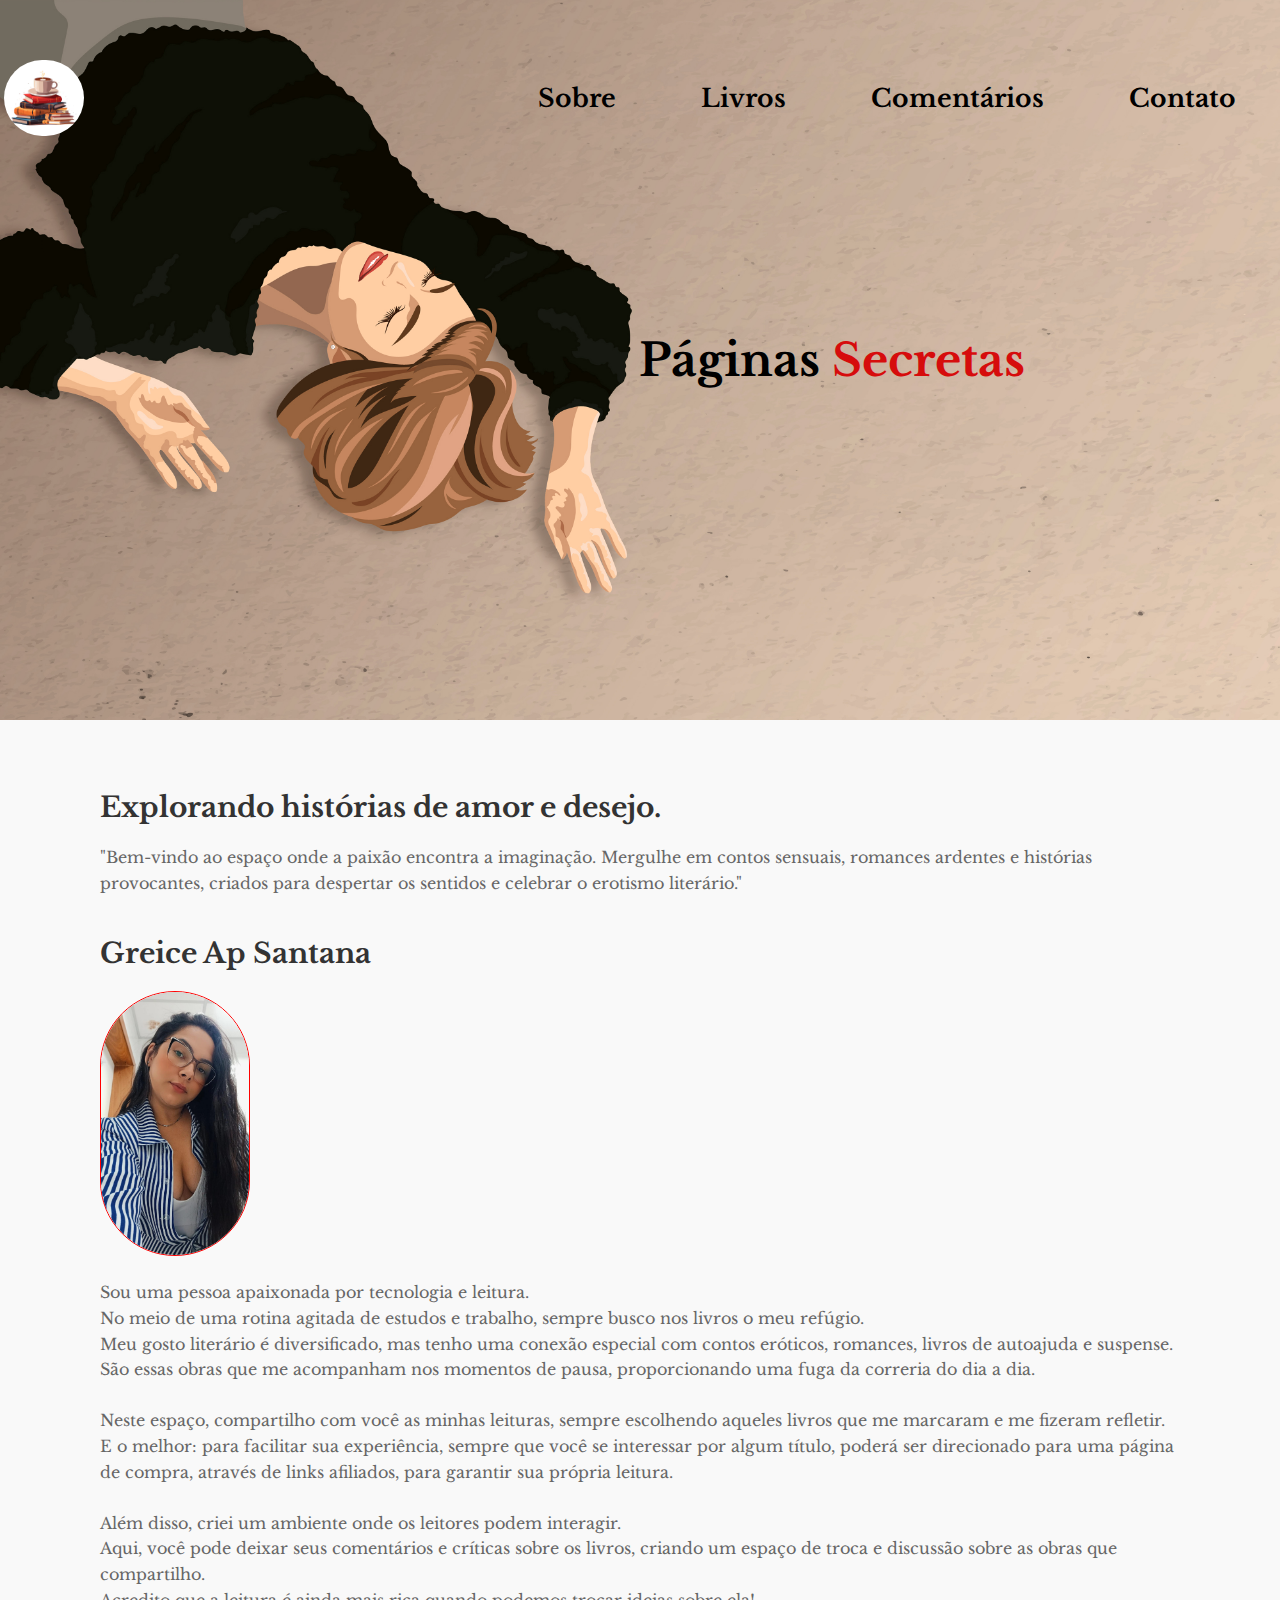
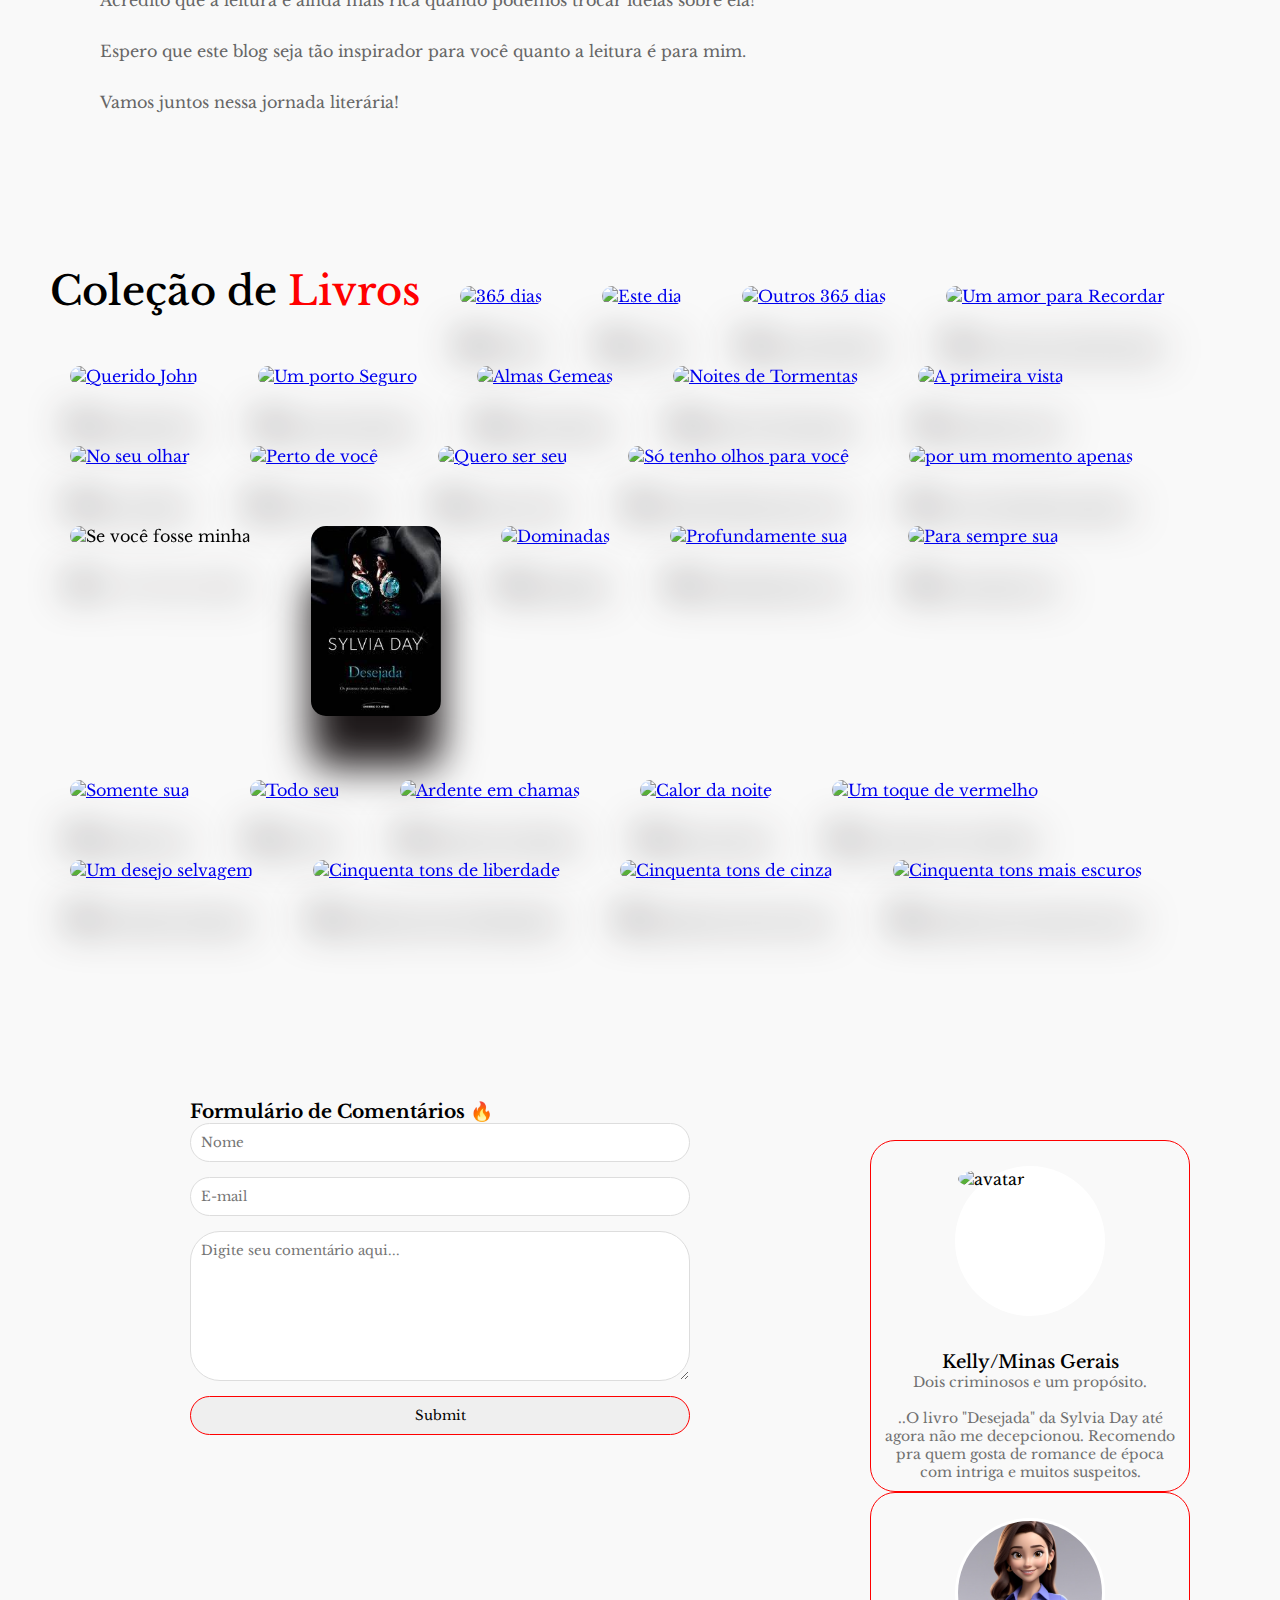
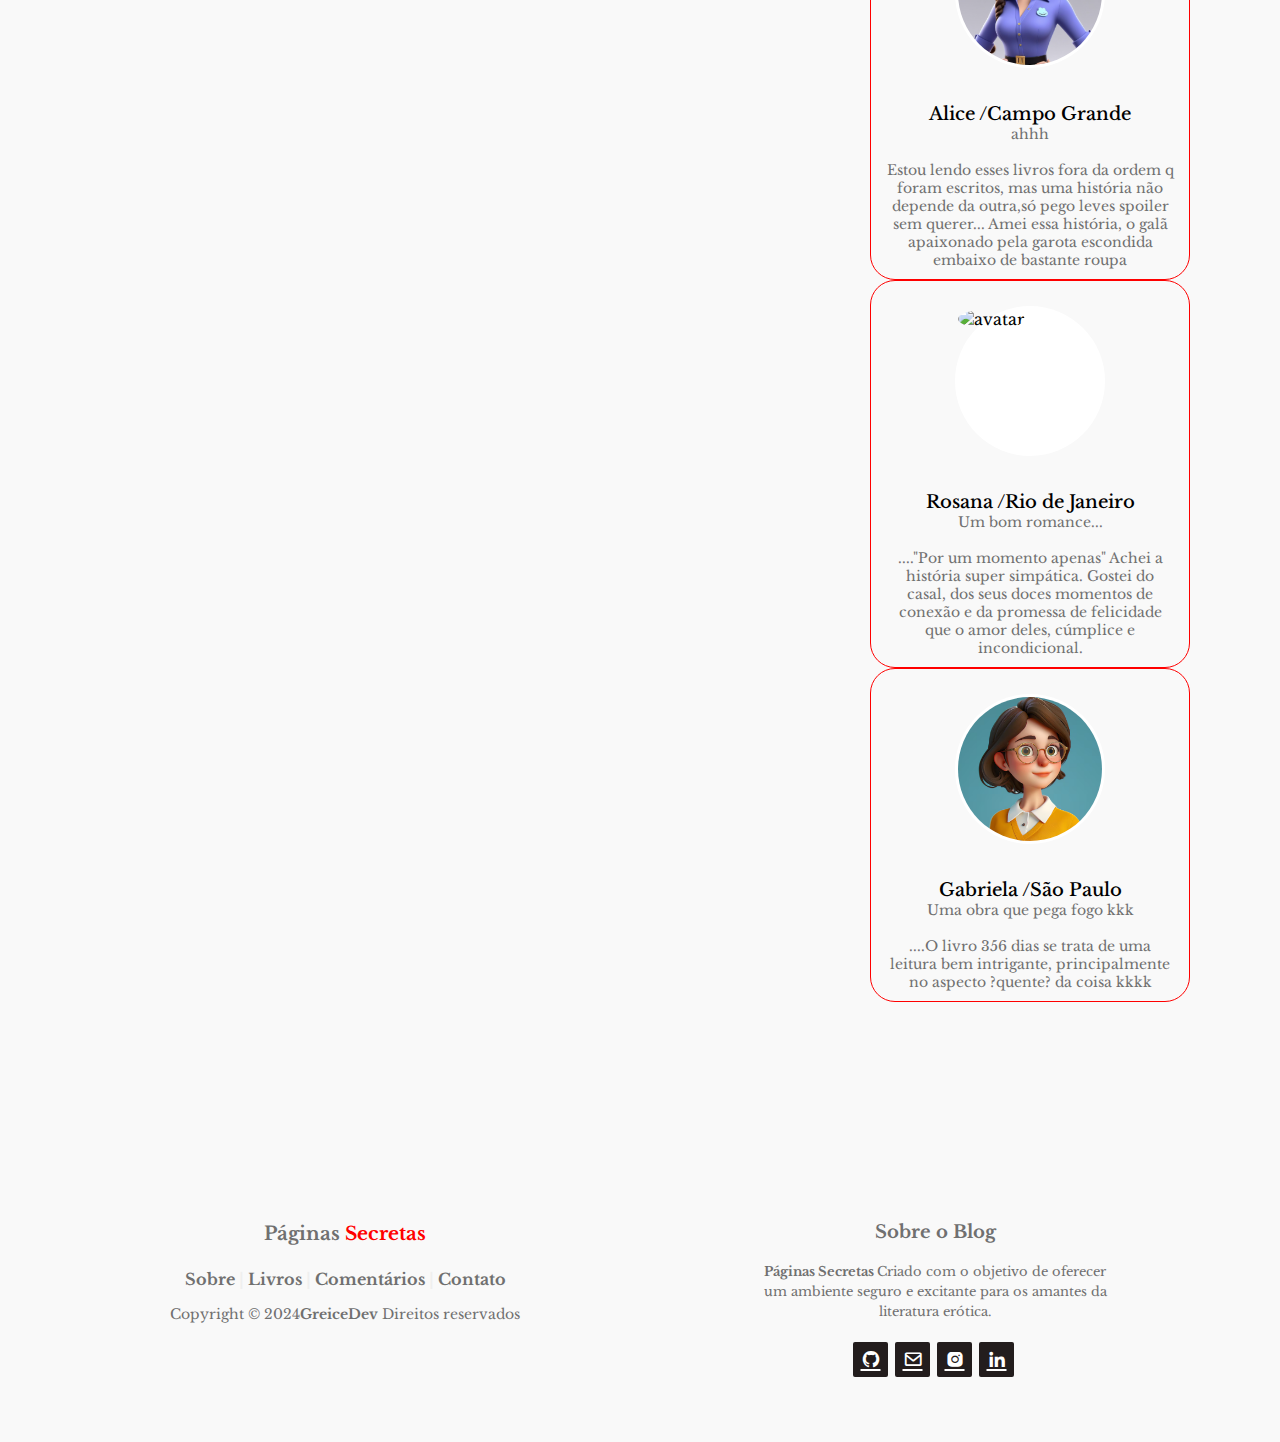
==== commit 61bc5e57: "alterações" ====
--- a/index.html
+++ b/index.html
@@ -44,17 +44,19 @@
           <div class="about-content">
             <h2>Explorando histórias de amor e desejo.</h2><br>
             <p>"Bem-vindo ao espaço onde a paixão encontra a imaginação. Mergulhe em contos sensuais, romances ardentes e histórias provocantes, criados para despertar os sentidos e celebrar o erotismo literário."</p> <br> <br>
-            <h2>Sobre o Blog </h2>
+            <h2>Greice Ap Santana </h2>
             <br>
             <div class="autor">
-                    <img src="./src/img/perfil.jpeg" alt="">
+                    <img src="./src/img/perfil.jpg" alt="Foto de perfil">
             </div><br>
             
-            <p>Bem-vindo ao meu cantinho literário! Sou Greice, uma leitora apaixonada por romances e histórias sensuais. Neste blog, compartilho minha coleção de livros, com destaque para os títulos que mais tocaram meu coração e despertaram minha imaginação.<br>
-
-             Além disso, cada título da minha coleção é acompanhado de um link que te leva diretamente para a página de compra, para que você possa adquirir suas novas leituras com facilidade.<br>
-                
-                Se você adora se perder em boas histórias, esse é o lugar certo para encontrar novas aventuras literárias e se inspirar para a sua próxima leitura.</p>
+            <p>Sou uma pessoa apaixonada por tecnologia e leitura. <br> No meio de uma rotina agitada de estudos e trabalho, sempre busco nos livros o meu refúgio. <br>
+                Meu gosto literário é diversificado, mas tenho uma conexão especial com contos eróticos, romances, livros de autoajuda e suspense. <br> São essas obras que me acompanham nos momentos de pausa, proporcionando uma fuga da correria do dia a dia. <br>
+                 <br>Neste espaço, compartilho com você as minhas leituras, sempre escolhendo aqueles livros que me marcaram e me fizeram refletir. <br>
+                E o melhor: para facilitar sua experiência, sempre que você se interessar por algum título, poderá ser direcionado para uma página de compra, através de links afiliados, para garantir sua própria leitura. <br>
+                 <br>Além disso, criei um ambiente onde os leitores podem interagir.  <br> Aqui, você pode deixar seus comentários e críticas sobre os livros, criando um espaço de troca e discussão sobre as obras que compartilho.  <br>
+                Acredito que a leitura é ainda mais rica quando podemos trocar ideias sobre ela! <br> <br>
+                Espero que este blog seja tão inspirador para você quanto a leitura é para mim.   <br> <br>Vamos juntos nessa jornada literária!
           </div>
         </div>
       </section>
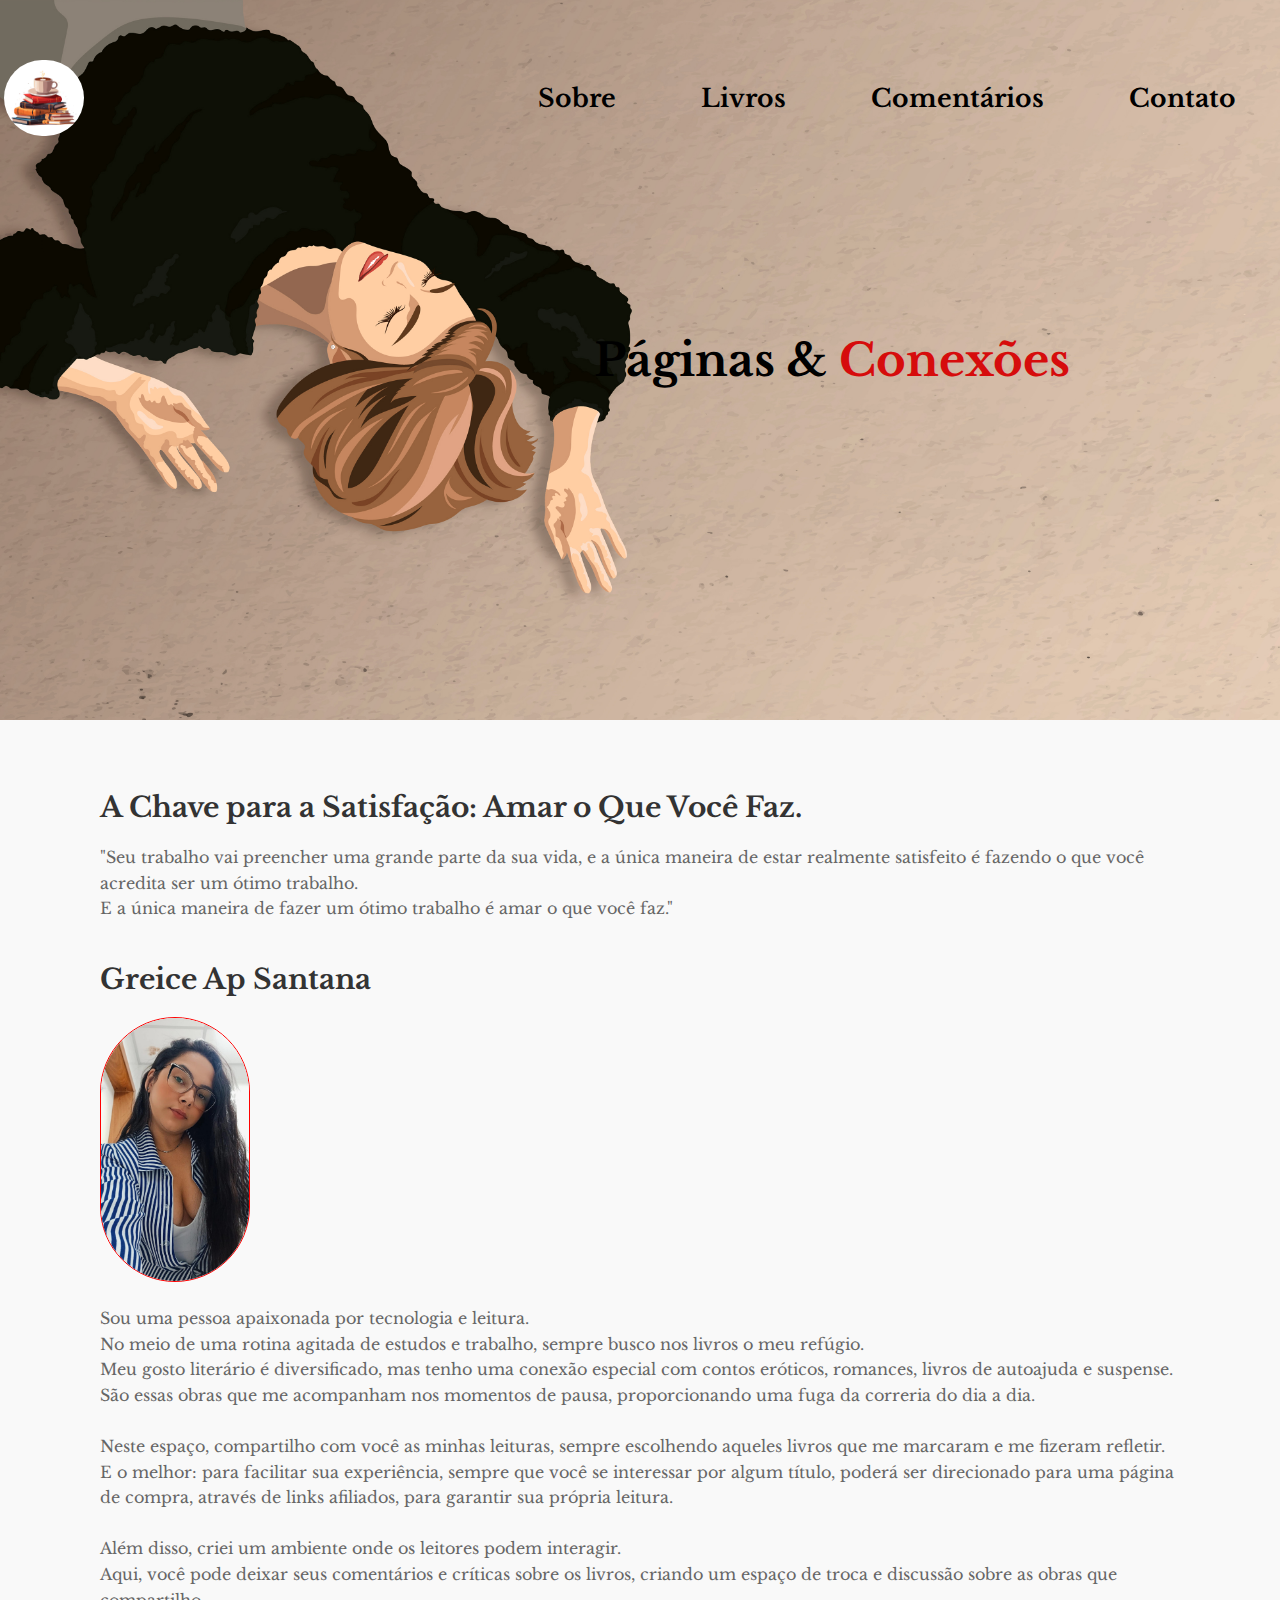
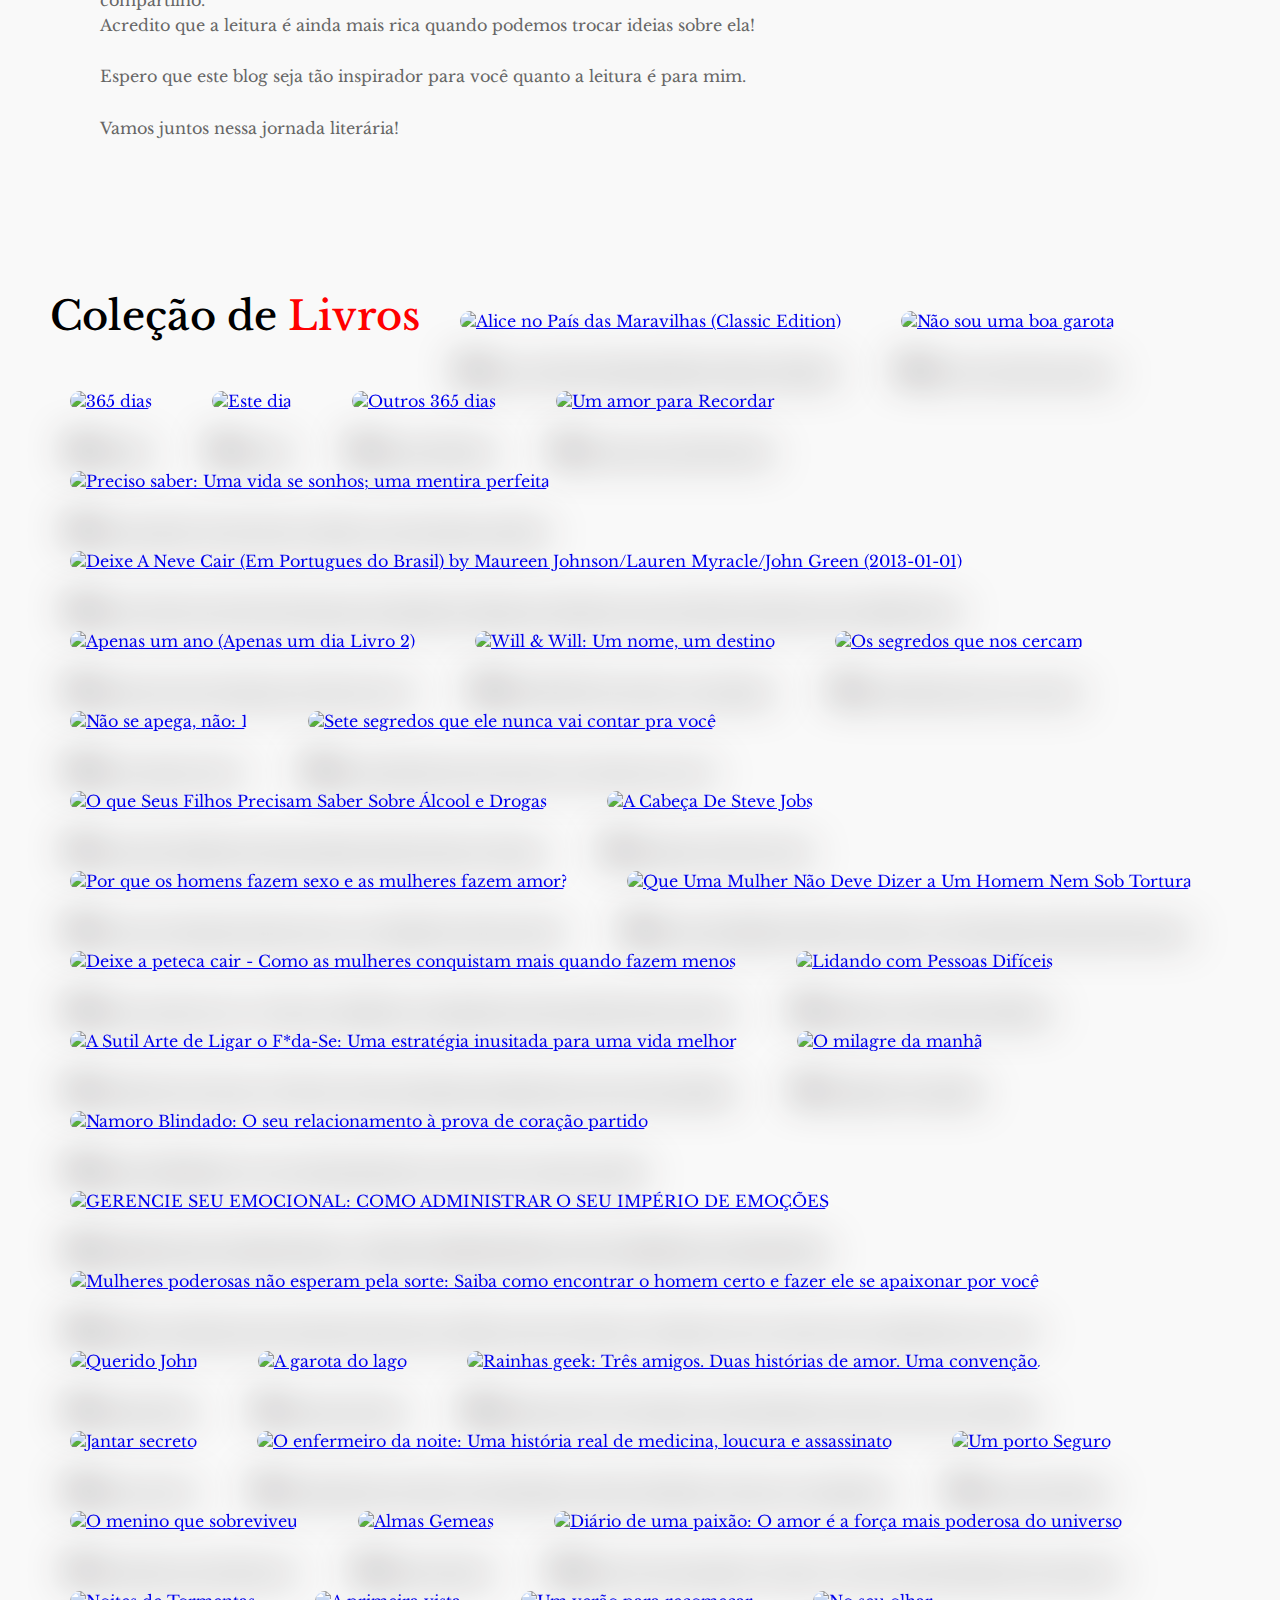
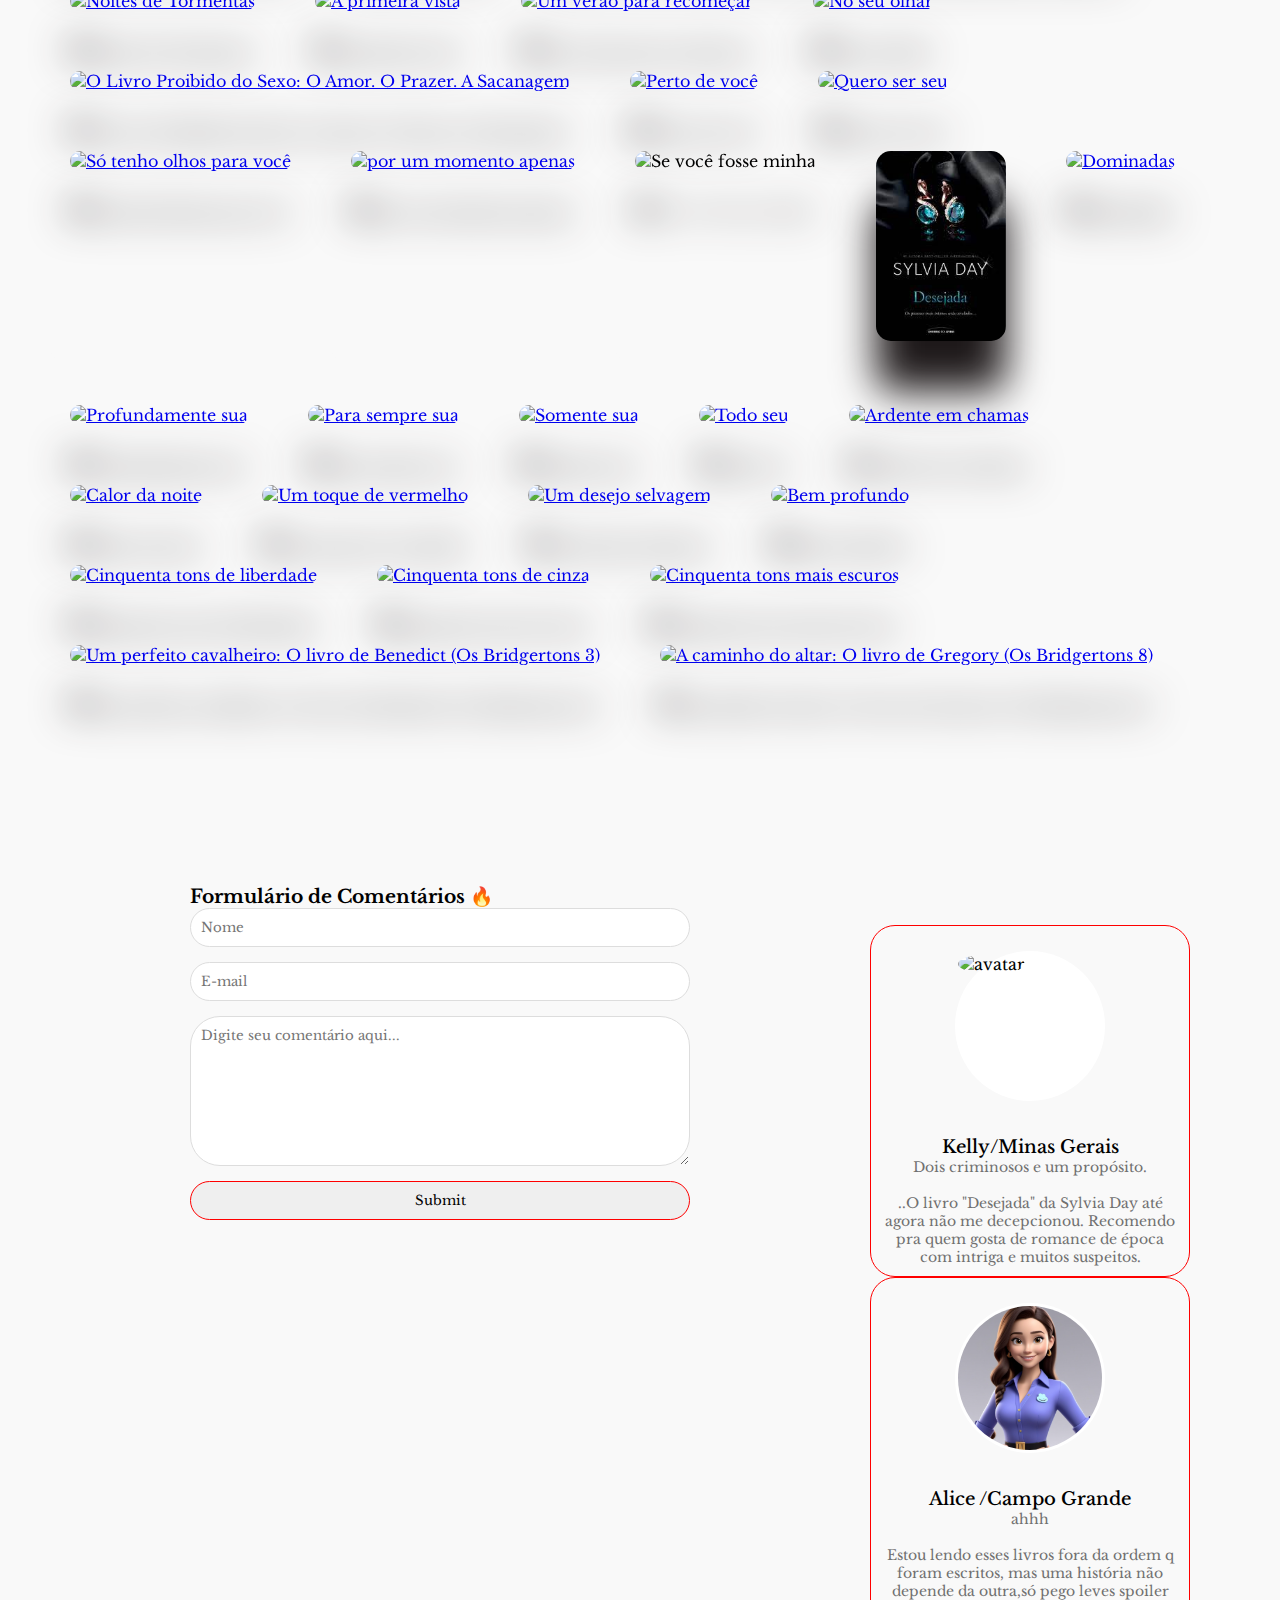
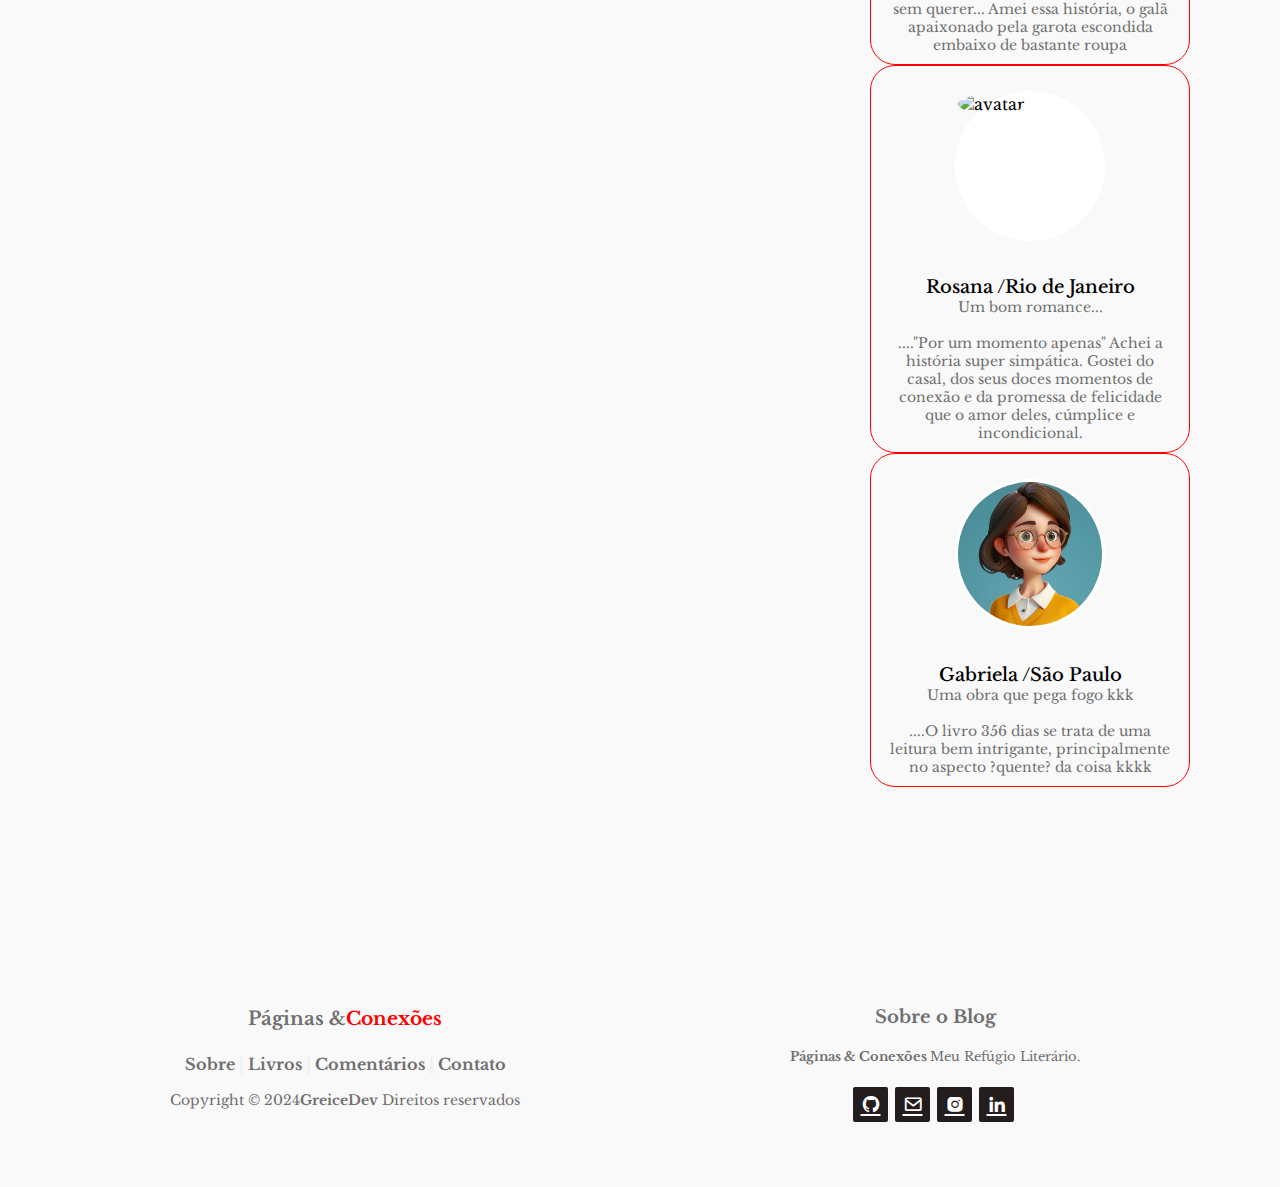
==== commit fd044867: "Adicionando Livros" ====
--- a/index.html
+++ b/index.html
@@ -35,15 +35,16 @@
     </header>
 
     <section class="banner">
-        <h1 class="typing-animation">Páginas <span> Secretas</span></h1>
+        <h1 class="typing-animation">Páginas &<span> Conexões</span></h1>
     </section>
 
     <section id="about">
 
         <div class="container-about">
           <div class="about-content">
-            <h2>Explorando histórias de amor e desejo.</h2><br>
-            <p>"Bem-vindo ao espaço onde a paixão encontra a imaginação. Mergulhe em contos sensuais, romances ardentes e histórias provocantes, criados para despertar os sentidos e celebrar o erotismo literário."</p> <br> <br>
+            <h2>A Chave para a Satisfação: Amar o Que Você Faz. </h2><br>
+            <p>"Seu trabalho vai preencher uma grande parte da sua vida, e a única maneira de estar realmente satisfeito é fazendo o que você acredita ser um ótimo trabalho. <br>
+                 E a única maneira de fazer um ótimo trabalho é amar o que você faz."</p> <br> <br>
             <h2>Greice Ap Santana </h2>
             <br>
             <div class="autor">
@@ -64,6 +65,18 @@
 <section id="livros" class="card-book">
     <div class="listLivros">
         <h2>Coleção de <span>Livros</span></h2>
+
+        <div class="livro">
+            <a href="https://www.amazon.com.br/Alice-Pa%C3%ADs-das-Maravilhas-Classic/dp/8594541759/ref=sr_1_2?__mk_pt_BR=%C3%85M%C3%85%C5%BD%C3%95%C3%91&crid=2DZHNCH5AEE01&dib=eyJ2IjoiMSJ9.[base64].DIkBc1PgV0gqXY-pbeuPcUdEfxnCiQGOimif6FM5p34&dib_tag=se&keywords=alice&qid=1740883213&sprefix=alice%2Caps%2C196&sr=8-2&ufe=app_do%3Aamzn1.fos.6d798eae-cadf-45de-946a-f477d47705b9">
+                <img src="https://m.media-amazon.com/images/I/91A88pW0+CL._SL1500_.jpg"alt="Alice no País das Maravilhas (Classic Edition)">
+            </a>
+        </div>
+
+        <div class="livro">
+            <a href="https://www.amazon.com.br/N%C3%A3o-sou-uma-boa-garota-ebook/dp/B0CLDLN2N6/ref=sr_1_1?__mk_pt_BR=%C3%85M%C3%85%C5%BD%C3%95%C3%91&crid=20N3YQBLBJD28&dib=eyJ2IjoiMSJ9.[base64].os8SrNV4mXjjRm5TudSV09aLLZjXaB1EgSavxoK-86E&dib_tag=se&keywords=n%C3%A3o+sou+uma+boa+garota&qid=1740882073&s=digital-text&sprefix=n%C3%A3o+sou+uma+boa+garota%2Cdigital-text%2C198&sr=1-1">
+                <img src="https://m.media-amazon.com/images/I/811fip-vyOL._SL1500_.jpg"alt="Não sou uma boa garota">
+            </a>
+        </div>
         <div class="livro">
             <a href="https://www.amazon.com.br/365-dias-Blanka-Lipi%C5%84ska/dp/6586077656?__mk_pt_BR=%C3%85M%C3%85%C5%BD%C3%95%C3%91&crid=X1JKBS1Q116H&keywords=365+dias&qid=1666702950&qu=eyJxc2MiOiIzLjE1IiwicXNhIjoiMi40NiIsInFzcCI6IjIuMjYifQ%3D%3D&s=books&sprefix=365+dias%2Cstripbooks%2C299&sr=1-1&linkCode=sl1&tag=greiceprogram-20&linkId=2108a7b206b2ce1753ea0a1dac1347b8&language=pt_BR&ref_=as_li_ss_tl">
                 <img src="https://images-na.ssl-images-amazon.com/images/I/61r6cy3+KcL.jpg"alt="365 dias">
@@ -87,8 +100,139 @@
         </div>
 
         <div class="livro">
-            <a href="https://www.amazon.com.br/Querido-John-Nicholas-Sparks/dp/8580417716/ref=pd_bxgy_thbs_d_sccl_1/140-0479378-3719506?pd_rd_w=VzhK4&content-id=amzn1.sym.787de441-89cb-4c88-8014-1deb1a0e1e72&pf_rd_p=787de441-89cb-4c88-8014-1deb1a0e1e72&pf_rd_r=42WEZSXHXBZ39H2A9E67&pd_rd_wg=Q0ZP3&pd_rd_r=33bb0d39-ba6e-4076-96f2-c4a2796598f1&pd_rd_i=8580417716&psc=1">
-                <img src="https://m.media-amazon.com/images/I/61bwImoGVpL._SY425_.jpg"alt="Querido John">
+            <a href="https://www.amazon.com.br/Preciso-saber-Karen-Cleveland/dp/854221241X/ref=sr_1_1?__mk_pt_BR=%C3%85M%C3%85%C5%BD%C3%95%C3%91&crid=2H6SY2WOA5XOL&dib=eyJ2IjoiMSJ9.[base64].vaEod5lJcltfDbd_6XsjGtLl7hD-7BmdRU1ym8uaYA0&dib_tag=se&keywords=preciso+saber+de+karen&qid=1740882520&s=digital-text&sprefix=preciso+saber+de+karen%2Cdigital-text%2C176&sr=1-1-catcorr">
+                <img src="https://m.media-amazon.com/images/I/91wtx7mnqlL._SL1500_.jpg"alt="Preciso saber: Uma vida se sonhos; uma mentira perfeita">
+            </a>
+        </div>
+        <div class="livro">
+            <a href="https://www.amazon.com.br/Portugues-Maureen-Johnson-Myracle-2013-01-01/dp/B01A68V3RO/ref=sr_1_2?__mk_pt_BR=%C3%85M%C3%85%C5%BD%C3%95%C3%91&crid=36CZ93AEJU1NV&dib=eyJ2IjoiMSJ9.[base64].p8T0mbs1C2oLIOaejylm_sjCdp6i_owEjEFjiF8XKaE&dib_tag=se&keywords=deixe+a+neve+cair&qid=1740882647&s=digital-text&sprefix=deixe+a+neve+cair%2Cdigital-text%2C186&sr=1-2-catcorr">
+                <img src="https://m.media-amazon.com/images/I/51ymA6413cL.jpg"alt="Deixe A Neve Cair (Em Portugues do Brasil) by Maureen Johnson/Lauren Myracle/John Green (2013-01-01)">
+            </a>
+        </div>
+
+        <div class="livro">
+            <a href="https://www.amazon.com.br/Apenas-um-ano-Gayle-Forman-ebook/dp/B08SVHBML5/ref=sr_1_1?crid=3MCMKEZU4FDUE&dib=eyJ2IjoiMSJ9.[base64].inaBtf0zJvsynttcQqoE--Erb_PATWMR3Eqp-b25P5c&dib_tag=se&keywords=apenas+um+ano&qid=1740882401&s=digital-text&sprefix=apenas+um+%2Cdigital-text%2C274&sr=1-1">
+                <img src="https://m.media-amazon.com/images/I/91it23oWJBL._SL1500_.jpg"alt="Apenas um ano (Apenas um dia Livro 2)">
+            </a>
+        </div>
+        <div class="livro">
+            <a href="https://www.amazon.com.br/Will-Um-nome-destino-ebook/dp/B00CO607EM/ref=sr_1_1?__mk_pt_BR=%C3%85M%C3%85%C5%BD%C3%95%C3%91&crid=2FMANR1BTY7E8&dib=eyJ2IjoiMSJ9.[base64].3hzByWS_m98M3YeHgV9YQ8O7nLHpJtufGUHakB0Od9E&dib_tag=se&keywords=will+e+will&qid=1740882728&s=digital-text&sprefix=will+e+will%2Cdigital-text%2C224&sr=1-1">
+                <img src="https://m.media-amazon.com/images/I/91MSjRvZWiL._SL1500_.jpg"alt="Will & Will: Um nome, um destino">
+            </a>
+        </div>
+
+        <div class="livro">
+            <a href="https://www.amazon.com.br/Os-segredos-que-nos-cercam/dp/6555660066/ref=sr_1_1?crid=MHM1AVSIEM24&dib=eyJ2IjoiMSJ9.[base64].9lWgMO9RseTwu1mCIvE8faJ5Z16vegBa5kQIel3lQQo&dib_tag=se&keywords=os+segredos+que+nos+cercam&qid=1740882818&s=digital-text&sprefix=os+secredos+que+%2Cdigital-text%2C225&sr=1-1-catcorr">
+                <img src="https://m.media-amazon.com/images/I/81tJAbmAKYL._SL1500_.jpg"alt="Os segredos que nos cercam">
+            </a>
+        </div>
+
+        <div class="livro">
+            <a href="https://www.amazon.com.br/N%C3%A3o-Se-Apega-Isabela-Freitas/dp/8580575338/ref=sr_1_1?__mk_pt_BR=%C3%85M%C3%85%C5%BD%C3%95%C3%91&crid=1EURCR99R5M3L&dib=eyJ2IjoiMSJ9.[base64].M0kskHtzCY8E2SK-Blox7YZOHPoQnDFzKeRUPaduTUk&dib_tag=se&keywords=n%C3%A3o+se+apega+n%C3%A3o&qid=1740884127&sprefix=n%C3%A3o+se+apega+n%C3%A3o%2Caps%2C199&sr=8-1&ufe=app_do%3Aamzn1.fos.6d798eae-cadf-45de-946a-f477d47705b9">
+                <img src="https://m.media-amazon.com/images/I/716vyr094dL._SL1500_.jpg"alt="Não se apega, não: 1">
+            </a>
+        </div>
+
+        <div class="livro">
+            <a href="https://www.amazon.com.br/Sete-segredos-nunca-contar-voc%C3%AA/dp/8573256540/ref=sr_1_1?crid=2ZAKYNMID8SRL&dib=eyJ2IjoiMSJ9.aRd-WeFDEFry90uilmGneiLpLFNqcndPXScqoj0ryyFmmIvCmjHSVvlaZroSj6BuE4TJIxwZqC1C1xCQDYn6frfmfn7auUQRPo5_NxxqiYUnbzWF9XrRG_TUqIJwdAOB.nZwp_OxejgJPOn3BOCGDIzCgb4CVjavvf1mOSFaV0ko&dib_tag=se&keywords=sete+segredos+que+ele+nunca&qid=1740884247&sprefix=sete+secredos+que+ele+%2Caps%2C197&sr=8-1&ufe=app_do%3Aamzn1.fos.6d798eae-cadf-45de-946a-f477d47705b9">
+                <img src="https://m.media-amazon.com/images/I/61PTJ9MmhPL._AC_UF1000,1000_QL80_.jpg"alt="Sete segredos que ele nunca vai contar pra você">
+            </a>
+        </div>
+
+        <div class="livro">
+            <a href="https://www.amazon.com.br/Filhos-Precisam-Saber-%C3%81lcool-Drogas/dp/8539504820/ref=sr_1_1?crid=256B8AS93EZDF&dib=eyJ2IjoiMSJ9.[base64].ecfSCNi8elbyvfjQ-ZkzeYpnapH62MSk4nK5p0oedUo&dib_tag=se&keywords=o+que+seus+filhos+precisam&qid=1740884053&sprefix=o+que+seus+filhos+%2Caps%2C220&sr=8-1">
+                <img src="https://m.media-amazon.com/images/I/71bHw6BBqSL._SL1500_.jpg"alt="O que Seus Filhos Precisam Saber Sobre Álcool e Drogas">
+            </a>
+        </div>
+
+        
+        <div class="livro">
+            <a href="https://www.amazon.com.br/Cabe%C3%A7a-Steve-Jobs-Kahney-Leander/dp/8522009775/ref=sr_1_1?__mk_pt_BR=%C3%85M%C3%85%C5%BD%C3%95%C3%91&crid=P3GOC3AOJRSN&dib=eyJ2IjoiMSJ9.b88cu-Yc-oExHI9zwX-M0qU5535771Say7eWBytIOv7L1ozOxlREUdeeSb5V9NyT.NCMtnbCNctTFdQA7K3JGXx6rCB0ANPLx-U0AIlLkQbU&dib_tag=se&keywords=a+cabe%C3%A7a+de+steves+jobs&qid=1740884510&sprefix=a+cabe%C3%A7a+de+steve+jobs%2Caps%2C205&sr=8-1">
+                <img src="https://m.media-amazon.com/images/I/91DSNmLQEDL._SL1500_.jpg"alt="A Cabeça De Steve Jobs">
+            </a>
+        </div>
+
+        <div class="livro">
+            <a href="https://www.amazon.com.br/homens-fazem-sexo-mulheres-amor/dp/8586796522/ref=sr_1_1?crid=WBX2Z0V45FHI&dib=eyJ2IjoiMSJ9.[base64].S4JKmMhqT0xKgxTLqhj7kh3zt6xDRCSJpg9bCm78RXo&dib_tag=se&keywords=por+que+os+homens+fazem+sexo+e+as+mulheres&qid=1740883973&sprefix=por+que+os+%2Caps%2C216&sr=8-1">
+                <img src="https://m.media-amazon.com/images/I/81qaUwoDrmL._SL1500_.jpg"alt="Por que os homens fazem sexo e as mulheres fazem amor?">
+            </a>
+        </div>
+
+        <div class="livro">
+            <a href="https://www.amazon.com.br/Mulher-Deve-Dizer-Homem-Tortura/dp/8576790327/ref=sr_1_1?__mk_pt_BR=%C3%85M%C3%85%C5%BD%C3%95%C3%91&crid=3N003IDV0AXD8&dib=eyJ2IjoiMSJ9.SvjFZyczyImY-bw2REDnsw.mYTGazIr3-Gdhhk2G0UpsMqxsfTK8vfZsSJEqNBmaWM&dib_tag=se&keywords=o+que+uma+mulher+n%C3%A3o+pode+dizer+a+homem+nem+sobre+tortura&qid=1740883909&sprefix=o+que+uma+mulher+n%C3%A3o+pode+dizer+a+homem+nem+sobre+tortura%2Caps%2C199&sr=8-1">
+                <img src="https://m.media-amazon.com/images/I/81G2A7oFZeL._SL1500_.jpg"alt="Que Uma Mulher Não Deve Dizer a Um Homem Nem Sob Tortura">
+            </a>
+        </div>
+
+        <div class="livro">
+            <a href="https://www.amazon.com.br/Deixe-Peteca-Cair-Tiffany-Dufu/dp/8544106552/ref=sr_1_1?crid=14Z09B4N9TRRB&dib=eyJ2IjoiMSJ9.8-NhFXVTLShFf8bpRwf7u13Oj4t0s7D2CBfskAg-yuoBzfnAHg0zrBLpOTsucXoJzru996iaR_tTcfiOvjd0Io9Jm17zYYdVcISPQ81vgkv_QcCYHFVyJ2BtObT7XrcU.RkIBecxgwybBL_j2iNfpWRRg6VZE631zahE33CWbnJg&dib_tag=se&keywords=deixe+a+peteca+cair&qid=1740883769&sprefix=deixe+a+pe%2Caps%2C237&sr=8-1">
+                <img src="https://m.media-amazon.com/images/I/711TJkXxNkL._SL1500_.jpg"alt="Deixe a peteca cair - Como as mulheres conquistam mais quando fazem menos">
+            </a>
+        </div>
+
+        <div class="livro">
+            <a href="https://www.amazon.com.br/Lidando-Pessoas-Dif%C3%ADceis-Mike-Annesley/dp/6558882906/ref=sr_1_1?crid=9N7Y1DIKJUDC&dib=eyJ2IjoiMSJ9.[base64].x_GdXGaSKoM3n44tD04VvAVxqLXnnd-93Raxe501Qng&dib_tag=se&keywords=lidando+com+pessoas+dif%C3%ADceis&qid=1740883689&sprefix=lidando+com+%2Caps%2C237&sr=8-1">
+                <img src="https://m.media-amazon.com/images/I/61apWlETiiL._SL1280_.jpg"alt="Lidando com Pessoas Difíceis">
+            </a>
+        </div>
+
+        <div class="livro">
+            <a href="https://www.amazon.com.br/Sutil-Arte-Ligar-Se/dp/855100249X/ref=sr_1_1?crid=2LRXB2K58R0E3&dib=eyJ2IjoiMSJ9.[base64].kZwbCa656XCH04fgC5PgneIeLoYEFWN7s-TuvNJdqeE&dib_tag=se&keywords=a+sutil+arte+de+ligar+o+foda+se&qid=1740883590&sprefix=a+sutil+arte+de+%2Caps%2C211&sr=8-1&ufe=app_do%3Aamzn1.fos.6d798eae-cadf-45de-946a-f477d47705b9">
+                <img src="https://m.media-amazon.com/images/I/6175IU0qFgL._SL1000_.jpg"alt="A Sutil Arte de Ligar o F*da-Se: Uma estratégia inusitada para uma vida melhor">
+            </a>
+        </div>
+
+        <div class="livro">
+            <a href="https://www.amazon.com.br/milagre-manh%C3%A3-Hal-Elrod-ebook/dp/B01LZ5YOY1/ref=sr_1_1?crid=6LLD2VNXSEL5&dib=eyJ2IjoiMSJ9.[base64].P7IoIbSXaALIwSuzxmyHpI0YvUpYUN5WvEmomgSyIII&dib_tag=se&keywords=o+milagre+da+manha&qid=1740882982&s=digital-text&sprefix=o+milagre+da+manh%2Cdigital-text%2C227&sr=1-1">
+                <img src="https://m.media-amazon.com/images/I/81wLBsY30rL._SL1500_.jpg"alt="O milagre da manhã">
+            </a>
+        </div>
+
+        <div class="livro">
+            <a href="https://www.amazon.com.br/Namoro-Blindado-relacionamento-cora%C3%A7%C3%A3o-partido/dp/8571407770/ref=sr_1_1?__mk_pt_BR=%C3%85M%C3%85%C5%BD%C3%95%C3%91&crid=37G3RGTCKJNCK&dib=eyJ2IjoiMSJ9.[base64].GI6DAzeR8A38YuxoKVaTxitwmQ-vPhmQs03EPXzvBUQ&dib_tag=se&keywords=namoro+blindado&qid=1740883504&sprefix=namoro+blindado%2Caps%2C225&sr=8-1&ufe=app_do%3Aamzn1.fos.6d798eae-cadf-45de-946a-f477d47705b9">
+                <img src="https://m.media-amazon.com/images/I/816-EutUlBL._SL1500_.jpg"alt="Namoro Blindado: O seu relacionamento à prova de coração partido">
+            </a>
+        </div>
+
+        <div class="livro">
+            <a href="https://www.amazon.com.br/GERENCIE-SEU-EMOCIONAL-ADMINISTRAR-IMP%C3%89RIO/dp/6555615265/ref=sr_1_1?crid=1606KKTUEP633&dib=eyJ2IjoiMSJ9.[base64].opSKQspuyY80laGE3MUgGpvNU7cdD6KoCRBOLLguJj4&dib_tag=se&keywords=gerencie+seu+emocional&qid=1740883149&sprefix=gerencie+seu+emocio%2Caps%2C219&sr=8-1">
+                <img src="https://m.media-amazon.com/images/I/71W-oYid-+L._SL1500_.jpg"alt="GERENCIE SEU EMOCIONAL: COMO ADMINISTRAR O SEU IMPÉRIO DE EMOÇÕES">
+            </a>
+        </div>
+
+        <div class="livro">
+            <a href="https://www.amazon.com.br/Mulheres-poderosas-esperam-pela-sorte-ebook/dp/B00URRIOPO/ref=sr_1_1?crid=X86DCV7GNC3A&dib=eyJ2IjoiMSJ9.elUMxxcGAKyp674l5E5vkEOgPd2foaS5vAUVEL2ujEY8z0sX45usQp9zJtGoA4gDuFzhRN2--QgO8qChMc4_dOlJ03VVPX0AtQ6Zr2Vbu2GmlW3obcWy1ymTRo-LjxubKQ5_IKbJarCfZ8CB40qAIrCpxkP61tERWdmwSDfIxsRbu3GlRQjZIPczxkNvc5sZ.I22ulCvlFhBTaVh7N3od58hoYvBQv_LvTee80OuQicE&dib_tag=se&keywords=mulheres+poderosas+n%C3%A3o+esperam+pela+sorte&qid=1740883069&s=digital-text&sprefix=mulheres+poderosas+%2Cdigital-text%2C210&sr=1-1">
+                <img src="https://m.media-amazon.com/images/I/81nUxrV1jkL._SL1500_.jpg"alt="Mulheres poderosas não esperam pela sorte: Saiba como encontrar o homem certo e fazer ele se apaixonar por você">
+            </a>
+        </div>
+
+        <div class="livro">
+            <a href="https://www.amazon.com.br/enfermeiro-noite-hist%C3%B3ria-medicina-assassinato-ebook/dp/B0BB85ZVVC/ref=sr_1_1?crid=1L6JKSZX0DOQN&dib=eyJ2IjoiMSJ9.[base64].jTFFCSVv1khhhF-d9EI4blNRTJWyCDRyqlkK0HW3UpE&dib_tag=se&keywords=o+enfermeiro+da+noite&qid=1740881473&s=digital-text&sprefix=o+enfer%2Cdigital-text%2C195&sr=1-1">
+                <img src="https://m.media-amazon.com/images/I/81XGVNKKETL._SL1500_.jpg"alt="Querido John">
+            </a>
+        </div>
+
+        <div class="livro">
+            <a href="https://www.amazon.com.br/garota-do-lago-Charlie-Donlea-ebook/dp/B0BXQFV394/ref=sr_1_1?__mk_pt_BR=%C3%85M%C3%85%C5%BD%C3%95%C3%91&crid=2IY22UQZ2L75I&dib=eyJ2IjoiMSJ9.[base64].XMk7S5A0CnRSpxb1SrygvJf0IWyrDzONfz_OvYwFraQ&dib_tag=se&keywords=a+garota+do+lago&qid=1740881567&s=digital-text&sprefix=a+garota+do+lago%2Cdigital-text%2C225&sr=1-1">
+                <img src="https://m.media-amazon.com/images/I/81TdSc3lwaL._SL1500_.jpg"alt="A garota do lago">
+            </a>
+        </div>
+
+        <div class="livro">
+            <a href="https://www.amazon.com.br/Rainhas-geek-amigos-hist%C3%B3rias-conven%C3%A7%C3%A3o/dp/8542213378/ref=sr_1_1_mod_primary_new?crid=3CRLJFEGRKJTC&dib=eyJ2IjoiMSJ9.[base64].PItbqF1sQcxwvyCaqcFr3ktSgQ5SL2Hon1D6qSYJQqs&dib_tag=se&keywords=rainhas+geek&qid=1740881648&s=digital-text&sbo=RZvfv%2F%2FHxDF%2BO5021pAnSA%3D%3D&sprefix=rainhas+gee%2Cdigital-text%2C231&sr=1-1-catcorr">
+                <img src="https://m.media-amazon.com/images/I/91QAqD6B-UL._SL1500_.jpg"alt=" Rainhas geek: Três amigos. Duas histórias de amor. Uma convenção.">
+            </a>
+        </div>
+
+        <div class="livro">
+            <a href="https://www.amazon.com.br/Jantar-secreto-Raphael-Montes-ebook/dp/B01N1JOLW8/ref=sr_1_1?crid=3G789ETXNL2Y2&dib=eyJ2IjoiMSJ9.[base64].prWyCJ1R4u8NHtrPiDzQvlaEVdeNInkZ4qflbkgsnBY&dib_tag=se&keywords=jantar+secreto&qid=1740881732&s=digital-text&sprefix=jantar+%2Cdigital-text%2C256&sr=1-1">
+                <img src="https://m.media-amazon.com/images/I/71AeB1+8dZL._SL1500_.jpg"alt="Jantar secreto">
+            </a>
+        </div>
+
+        <div class="livro">
+            <a href="https://m.media-amazon.com/images/I/81XGVNKKETL._SL1500_.jpg">
+                <img src="https://m.media-amazon.com/images/I/61bwImoGVpL._SY425_.jpg"alt="O enfermeiro da noite: Uma história real de medicina, loucura e assassinato">
             </a>
         </div>
 
@@ -99,12 +243,24 @@
         </div>
 
         <div class="livro">
+            <a href="https://www.amazon.com.br/menino-que-sobreviveu-Rhiannon-Navin-ebook/dp/B07R4Q538F/ref=sr_1_1?__mk_pt_BR=%C3%85M%C3%85%C5%BD%C3%95%C3%91&crid=3A4LUL6T6GM0G&dib=eyJ2IjoiMSJ9.[base64].SBChn0FJWYAJvLqwJYoB4npiunURR-fZDOR20-R63lY&dib_tag=se&keywords=o+menino+que+sobreviveu&qid=1740881812&s=digital-text&sprefix=o+menino+que+sobreviveu%2Cdigital-text%2C206&sr=1-1">
+                <img src="https://m.media-amazon.com/images/I/91KMjk+Ye2L._SL1500_.jpg"alt="O menino que sobreviveu">
+            </a>
+        </div>
+
+        <div class="livro">
             <a href="https://www.amazon.com.br/Almas-g%C3%AAmeas-quanto-consegue-sobreviver/dp/8580418631/ref=pd_sim_d_sccl_3_3/140-0479378-3719506?pd_rd_w=hkKDS&content-id=amzn1.sym.8555f615-361b-42f7-96c4-206bb8a5174e&pf_rd_p=8555f615-361b-42f7-96c4-206bb8a5174e&pf_rd_r=XQFPFQNTF3KR0WQ9J3K1&pd_rd_wg=IjzbB&pd_rd_r=cd47f9d0-a97e-42d3-b7a9-2b6c1e743514&pd_rd_i=8580418631&psc=1">
                 <img src="https://m.media-amazon.com/images/I/61ac5X7aEeL._SY425_.jpg"alt="Almas Gemeas">
             </a>
         </div>
 
         <div class="livro">
+            <a href="https://www.amazon.com.br/Di%C3%A1rio-uma-paix%C3%A3o-Nicholas-Sparks/dp/8580416701/ref=sr_1_2?__mk_pt_BR=%C3%85M%C3%85%C5%BD%C3%95%C3%91&crid=35MSCGNQAAIA&dib=eyJ2IjoiMSJ9.[base64].Qkk0okEneRZm-TaR88aH7Myx87OLWJaGXqp9n9xiTq8&dib_tag=se&keywords=diario+de+uma+paix%C3%A3o&qid=1740884659&sprefix=diario+de+uma+paix%C3%A3o%2Caps%2C224&sr=8-2&ufe=app_do%3Aamzn1.fos.6d798eae-cadf-45de-946a-f477d47705b9">
+                <img src="https://m.media-amazon.com/images/I/61MpNWtgHCL._SL1006_.jpg"alt="Diário de uma paixão: O amor é a força mais poderosa do universo">
+            </a>
+        </div>
+
+        <div class="livro">
             <a href="https://www.amazon.com.br/Noites-tormenta-Nicholas-Sparks/dp/8580414652/ref=pd_sim_d_sccl_3_15/140-0479378-3719506?pd_rd_w=5NWpJ&content-id=amzn1.sym.8555f615-361b-42f7-96c4-206bb8a5174e&pf_rd_p=8555f615-361b-42f7-96c4-206bb8a5174e&pf_rd_r=7K62CMCDT9Y8G7YR6MJG&pd_rd_wg=Y7CSy&pd_rd_r=0a95589e-f578-4425-9e28-3dd1456d940b&pd_rd_i=8580414652&psc=1">
                 <img src="https://m.media-amazon.com/images/I/91TwsrfvE9L._SY425_.jpg"alt="Noites de Tormentas">
             </a>
@@ -115,10 +271,20 @@
                 <img src="https://m.media-amazon.com/images/I/613W5N5NPaL._SY425_.jpg"alt="A primeira vista">
             </a>
         </div>
+        <div class="livro">
+            <a href="https://www.amazon.com.br/ver%C3%A3o-para-recome%C3%A7ar-Morgan-Matson-ebook/dp/B071R7FDHW/ref=sr_1_2?crid=273SRRJS66O8L&dib=eyJ2IjoiMSJ9.[base64].L8a66evbxV_GqPwhHe92Izrg9VRcF1TD_P6K2pSbT1w&dib_tag=se&keywords=um+ver%C3%A3o+para+recome%C3%A7ar&qid=1740881985&s=digital-text&sprefix=um+ver%C3%A3o+para+%2Cdigital-text%2C224&sr=1-2">
+                <img src="https://m.media-amazon.com/images/I/81KxxP6RhyL._SL1500_.jpg"alt="Um verão para recomeçar">
+            </a>
+        </div>
 
         <div class="livro">
             <a href="https://www.amazon.com.br/No-seu-olhar-Nicholas-Sparks/dp/8580415446/ref=pd_sim_d_sccl_3_5/140-0479378-3719506?pd_rd_w=2dKjq&content-id=amzn1.sym.8555f615-361b-42f7-96c4-206bb8a5174e&pf_rd_p=8555f615-361b-42f7-96c4-206bb8a5174e&pf_rd_r=K97FWY1AAGATR3A91D7A&pd_rd_wg=0ya4Y&pd_rd_r=803ae6ac-e953-4af4-ae19-597094da14b5&pd_rd_i=8580415446&psc=1">
                 <img src="https://m.media-amazon.com/images/I/61Vy+QnNnrL._SY425_.jpg"alt="No seu olhar">
+            </a>
+        </div>
+        <div class="livro">
+            <a href="https://www.amazon.com.br/Livro-Proibido-Sexo-Prazer-Sacanagem-ebook/dp/B01ENX0EQE/ref=sr_1_1?__mk_pt_BR=%C3%85M%C3%85%C5%BD%C3%95%C3%91&crid=4CTOXYHEOBFC&dib=eyJ2IjoiMSJ9.[base64].1xIlqtFpxjOPkCR-PQiD7yWoHvnXnbD5cYV_Ippauz4&dib_tag=se&keywords=o+livro+proibido+do+sexo&qid=1740881911&s=digital-text&sprefix=o+livro+proibido+do+sexo%2Cdigital-text%2C200&sr=1-1">
+                <img src="https://m.media-amazon.com/images/I/712hS8fRMXL._SL1500_.jpg"alt="O Livro Proibido do Sexo: O Amor. O Prazer. A Sacanagem">
             </a>
         </div>
 
@@ -197,6 +363,11 @@
             </a>
         </div>
         <div class="livro">
+            <a href="https://www.amazon.com.br/Bem-profundo-Portia-Costa-ebook/dp/B00AHWPDBW/ref=sr_1_1?crid=T3CDHQE7ZIQK&dib=eyJ2IjoiMSJ9.[base64].yf3-5lFVb0XlO-Of4nV-Jsv4yZfAMYY1V_zgRMVzDz0&dib_tag=se&keywords=bem+profundo&qid=1740882195&s=digital-text&sprefix=bem+pro%2Cdigital-text%2C274&sr=1-1">
+                <img src="https://m.media-amazon.com/images/I/713DOoef-zL._SL1500_.jpg"alt="Bem profundo">
+            </a>
+        </div>
+        <div class="livro">
             <a href="https://www.amazon.com.br/Cinquenta-Tons-Liberdade-L-James/dp/8580572169">
                 <img src="https://m.media-amazon.com/images/I/612HwxIewaL._AC_UF1000,1000_QL80_.jpg"alt="Cinquenta tons de liberdade">
             </a>
@@ -207,8 +378,19 @@
             </a>
         </div>
         <div class="livro">
-            <a href="https://www.amazon.com.br/Cinquenta-Tons-Cinza-L-James/dp/8580572185">
+            <a href="https://www.amazon.com.br/Cinquenta-Tons-Mais-Escuros-James/dp/858057210X/ref=pd_bxgy_thbs_d_sccl_1/130-2435364-4111429?pd_rd_w=iILFc&content-id=amzn1.sym.ea5263f5-901f-4a74-9b73-3fc0e530788d&pf_rd_p=ea5263f5-901f-4a74-9b73-3fc0e530788d&pf_rd_r=SJZ9F9Q0BMVY9Y7GYHQ0&pd_rd_wg=aokZE&pd_rd_r=acd8e5b1-e362-4b2c-aa2b-81ccfee5aa47&pd_rd_i=858057210X&psc=1">
                 <img src="https://http2.mlstatic.com/D_NQ_NP_852588-MLU50457220408_062022-O.webp"alt="Cinquenta tons mais escuros">
+            </a>
+        </div>
+        <div class="livro">
+            <a href="https://www.amazon.com.br/Um-perfeito-cavalheiro-Bridgertons-Livro-ebook/dp/B00HRCL6C0/ref=sr_1_4?__mk_pt_BR=%C3%85M%C3%85%C5%BD%C3%95%C3%91&crid=1B46R7LL1J69C&dib=eyJ2IjoiMSJ9.[base64].l8f9mkhp7vH_R8UQVjzXIw33qvHYmM8iUmBnZGaA3W4&dib_tag=se&keywords=O+VISCONDE+QUE+ME+AMAVA&qid=1740884829&sprefix=o+visconde+que+me+amava%2Caps%2C208&sr=8-4">
+                <img src="https://m.media-amazon.com/images/I/81wQdFVaRvL._SL1500_.jpg"alt="Um perfeito cavalheiro: O livro de Benedict (Os Bridgertons 3)">
+            </a>
+        </div>
+
+        <div class="livro">
+            <a href="https://www.amazon.com.br/caminho-altar-Os-Bridgertons-Livro-ebook/dp/B01FDY30SG/ref=pd_ci_mcx_mh_mcx_views_0_image?pd_rd_w=51QRJ&content-id=amzn1.sym.555f13f7-45b6-473c-bea4-65b4c3d4edb6%3Aamzn1.symc.40e6a10e-cbc4-4fa5-81e3-4435ff64d03b&pf_rd_p=555f13f7-45b6-473c-bea4-65b4c3d4edb6&pf_rd_r=XBNSP0S3VK9Q4H0SYDYQ&pd_rd_wg=XMGc5&pd_rd_r=d56456a6-c728-445b-9c6e-9dc0158462c6&pd_rd_i=B01FDY30SG">
+                <img src="https://m.media-amazon.com/images/I/81dNa7VGCQL._SL1500_.jpg"alt="A caminho do altar: O livro de Gregory (Os Bridgertons 8)">
             </a>
         </div>
     </div>
@@ -309,7 +491,7 @@
 
          <footer id="contato" class="footer-distributed">
             <div class="footer-left">
-                <h3>Páginas <span>Secretas</span> </h3>
+                <h3>Páginas &<span>Conexões</span> </h3>
 
                 <p class="footer-links">
                     <a href="#">Sobre</a>
@@ -329,7 +511,7 @@
             <div class="footer-right">
                 <p class="footer-company-about">
                     <span>Sobre o Blog</span>
-                    <strong>Páginas Secretas </strong> Criado com o objetivo de oferecer um ambiente seguro e excitante para os amantes da literatura erótica.
+                    <strong>Páginas & Conexões </strong> Meu Refúgio Literário.
                 </p>
 
                 <div class="footer-icons">
